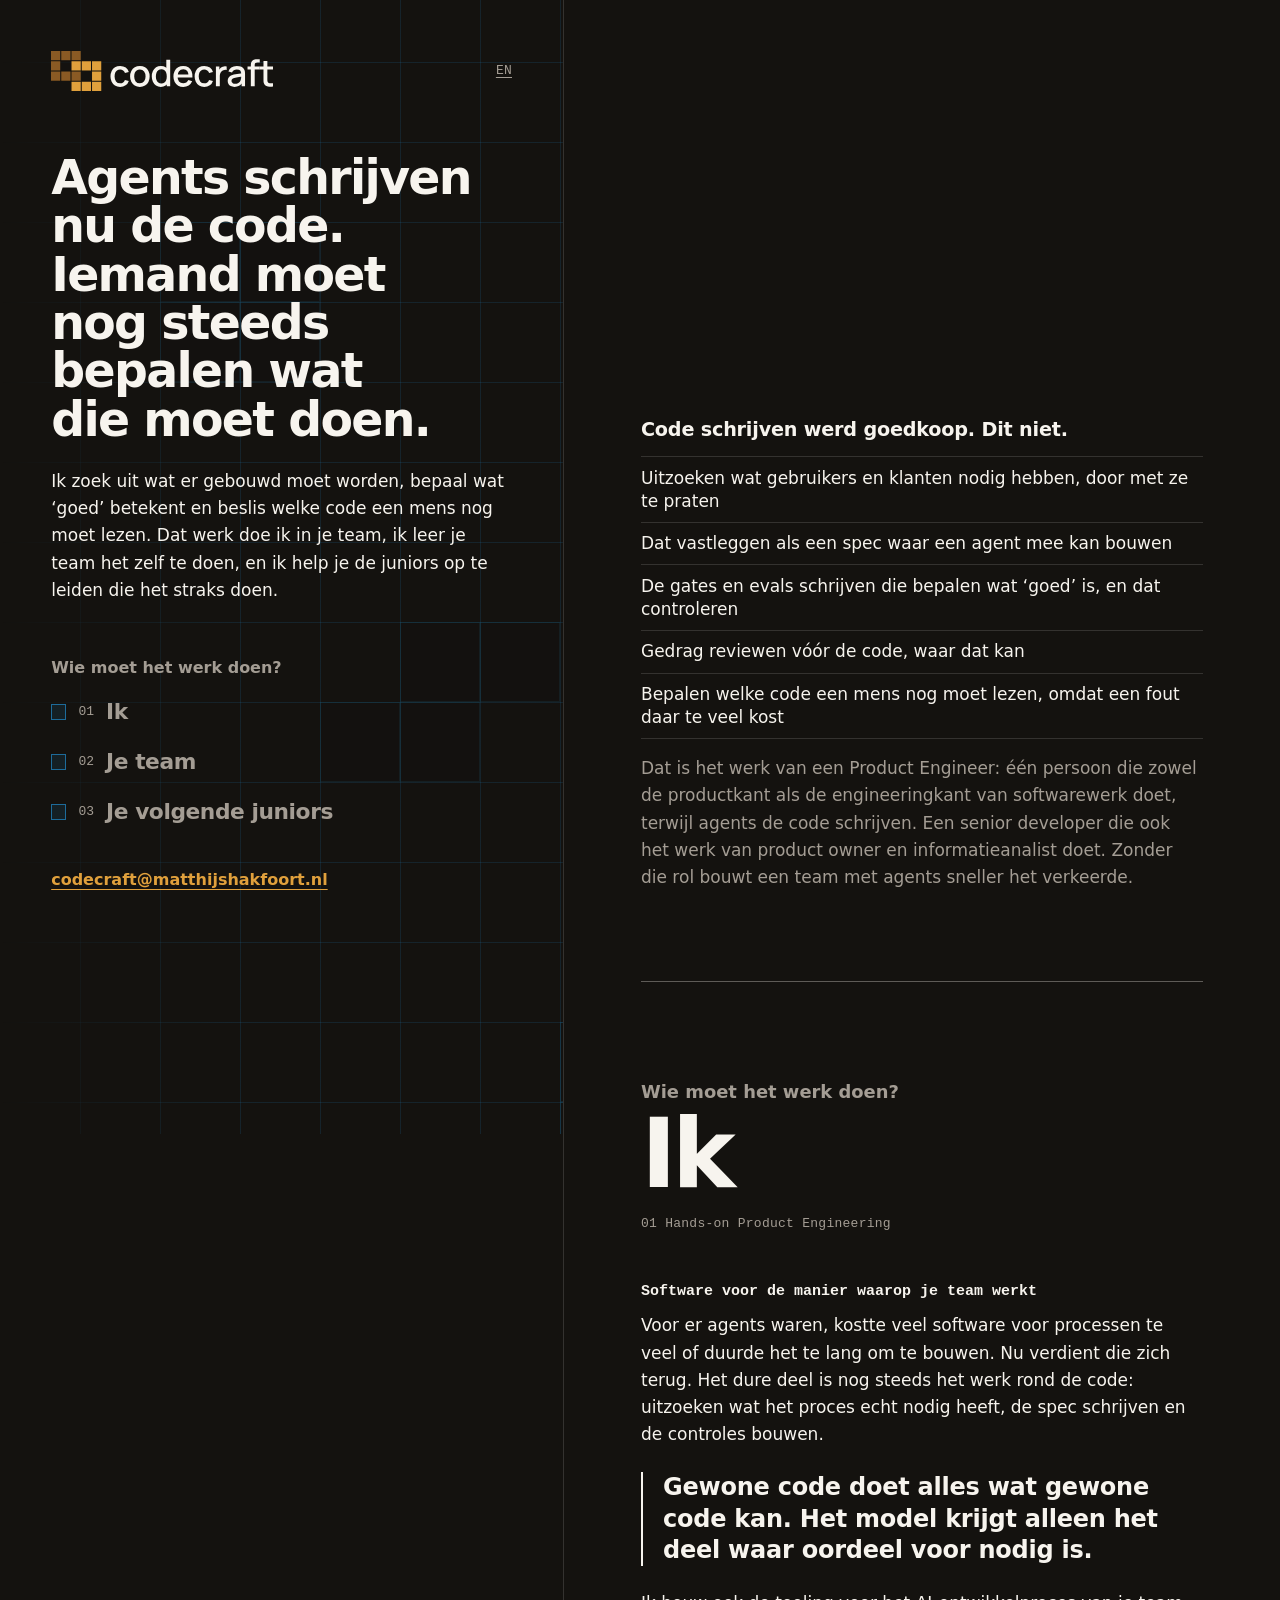
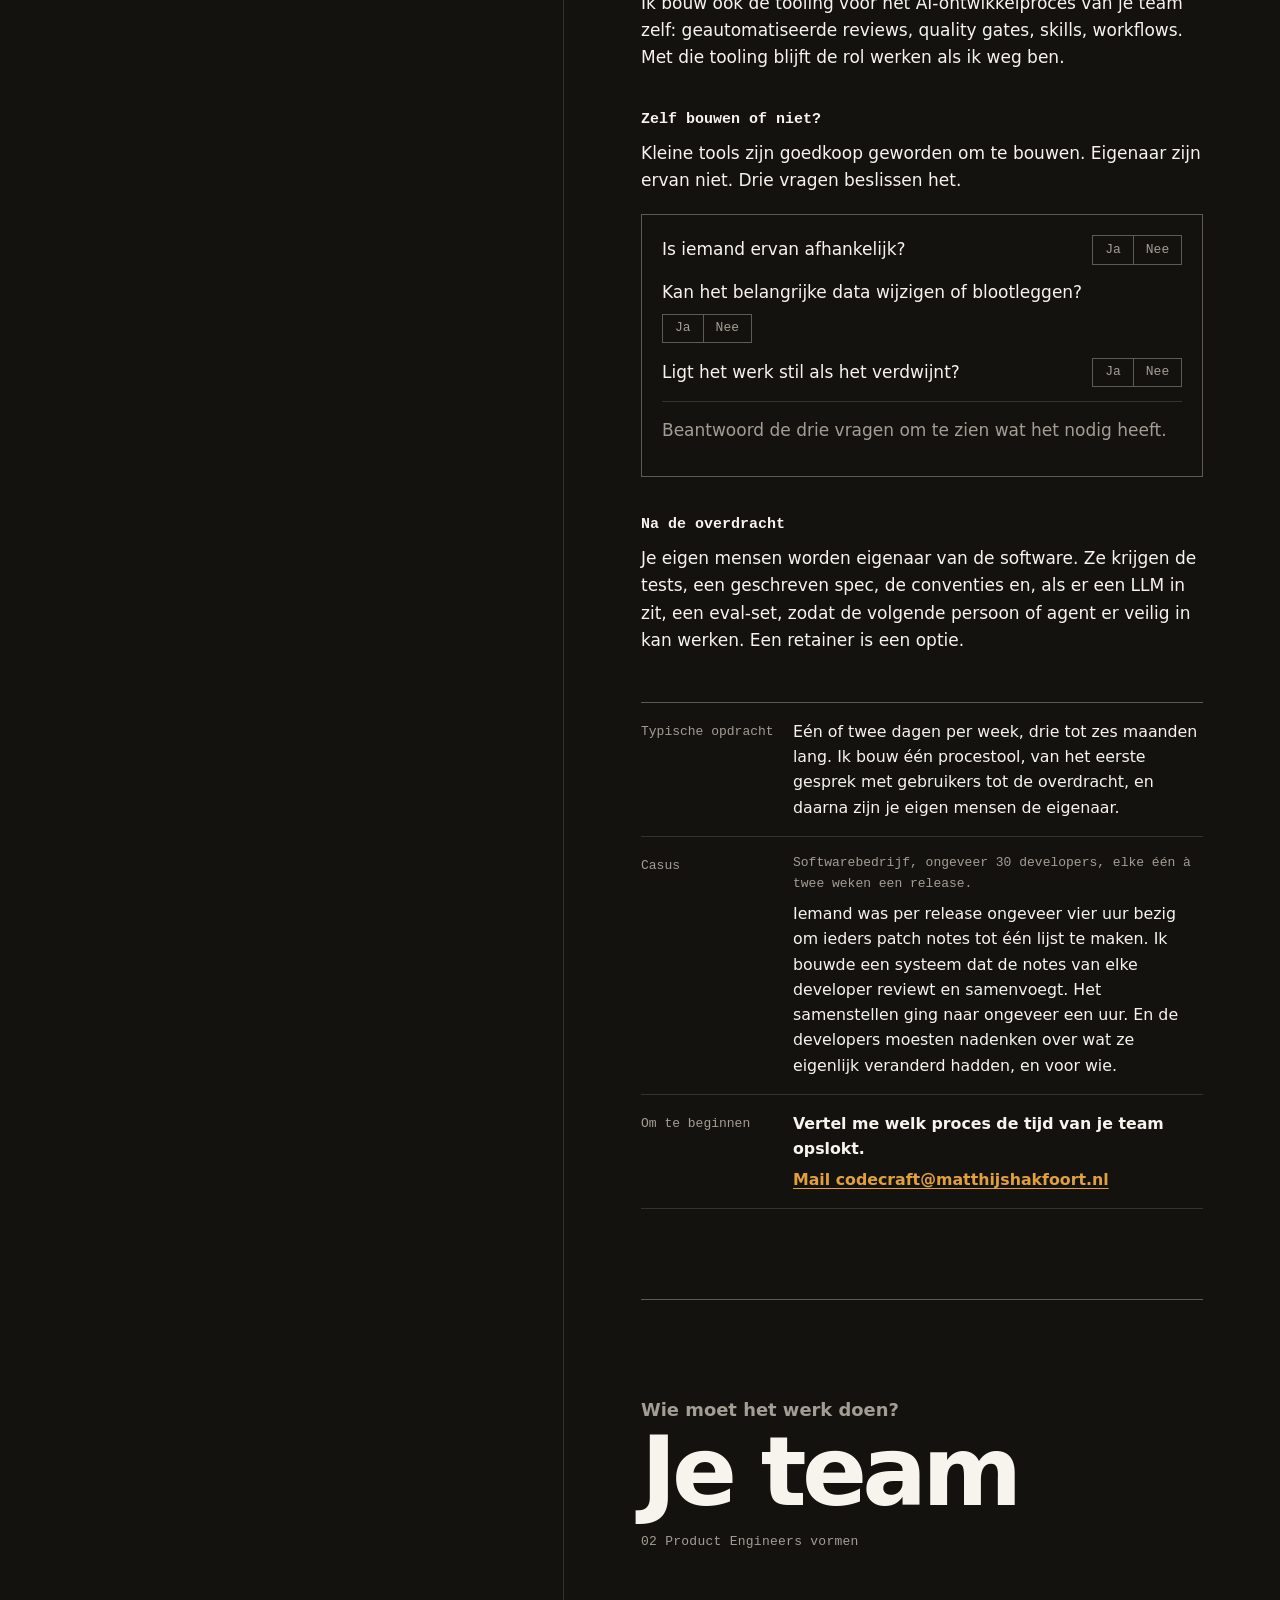
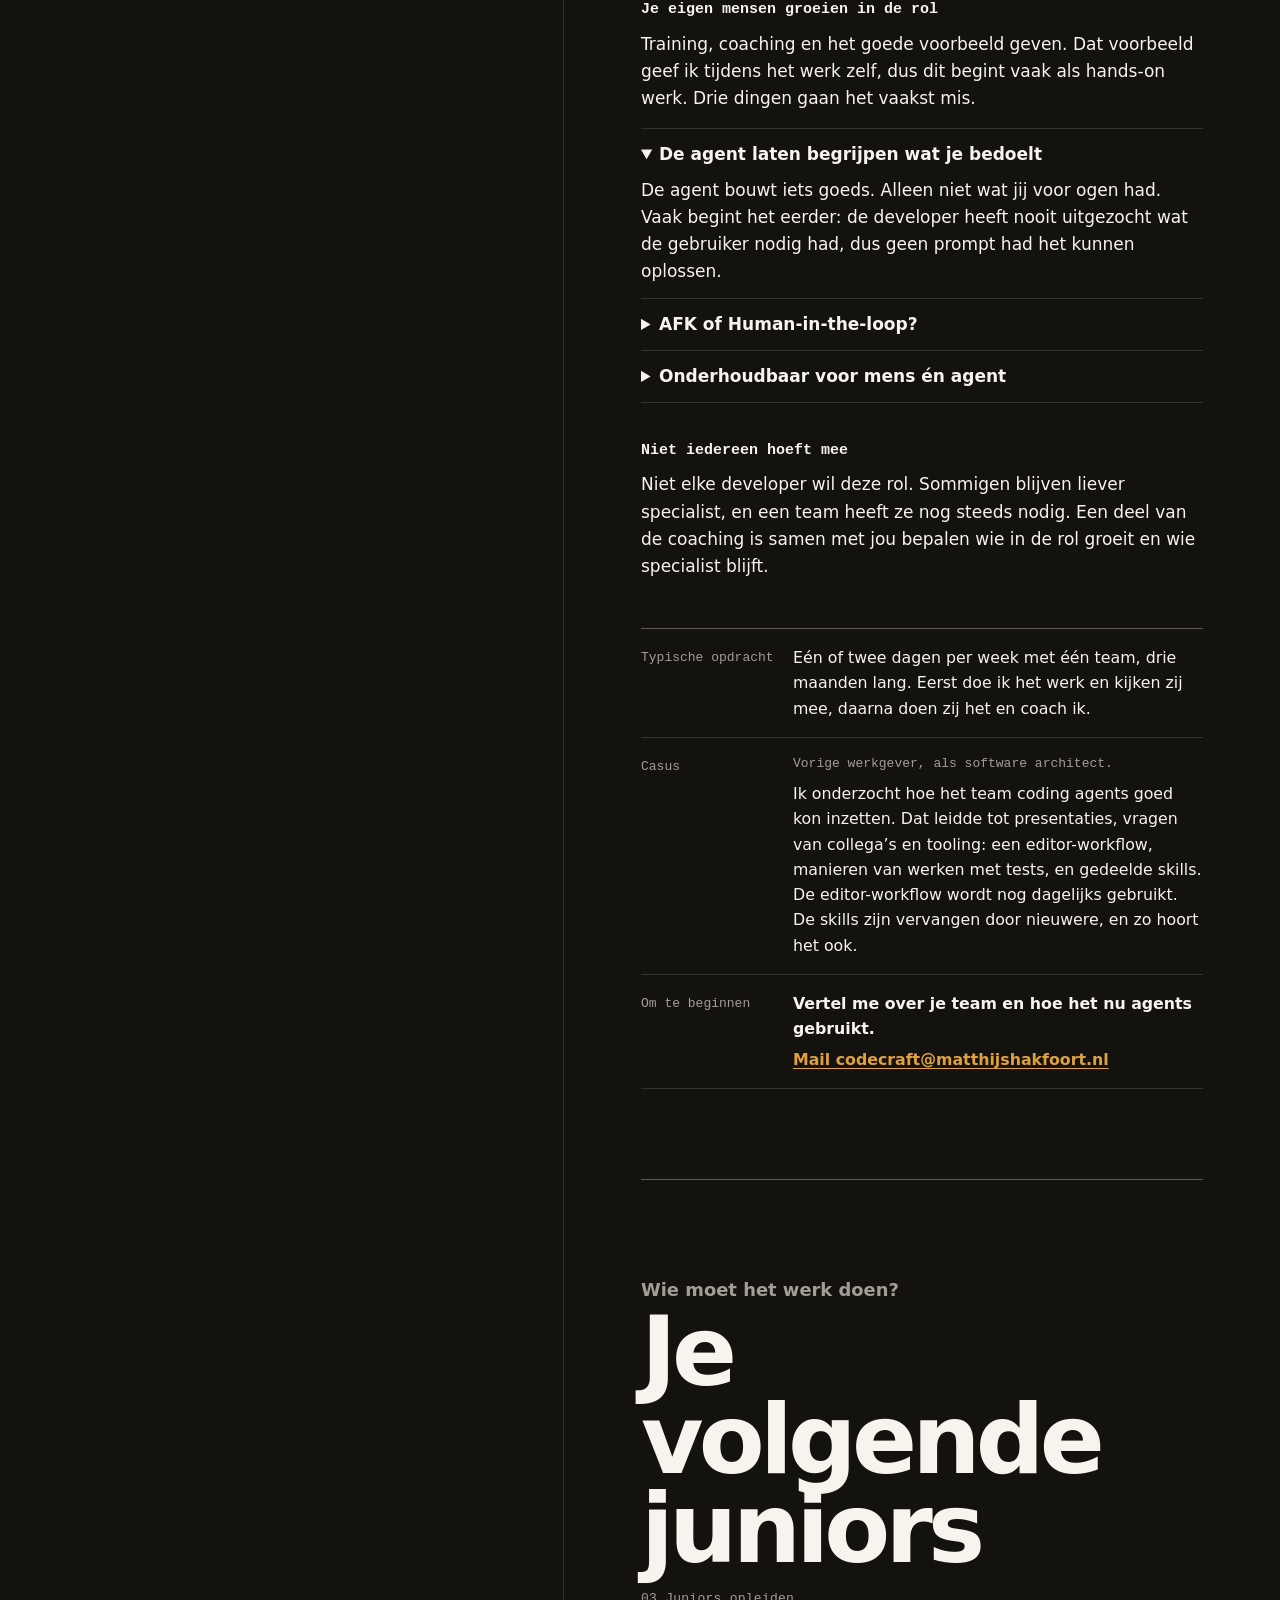
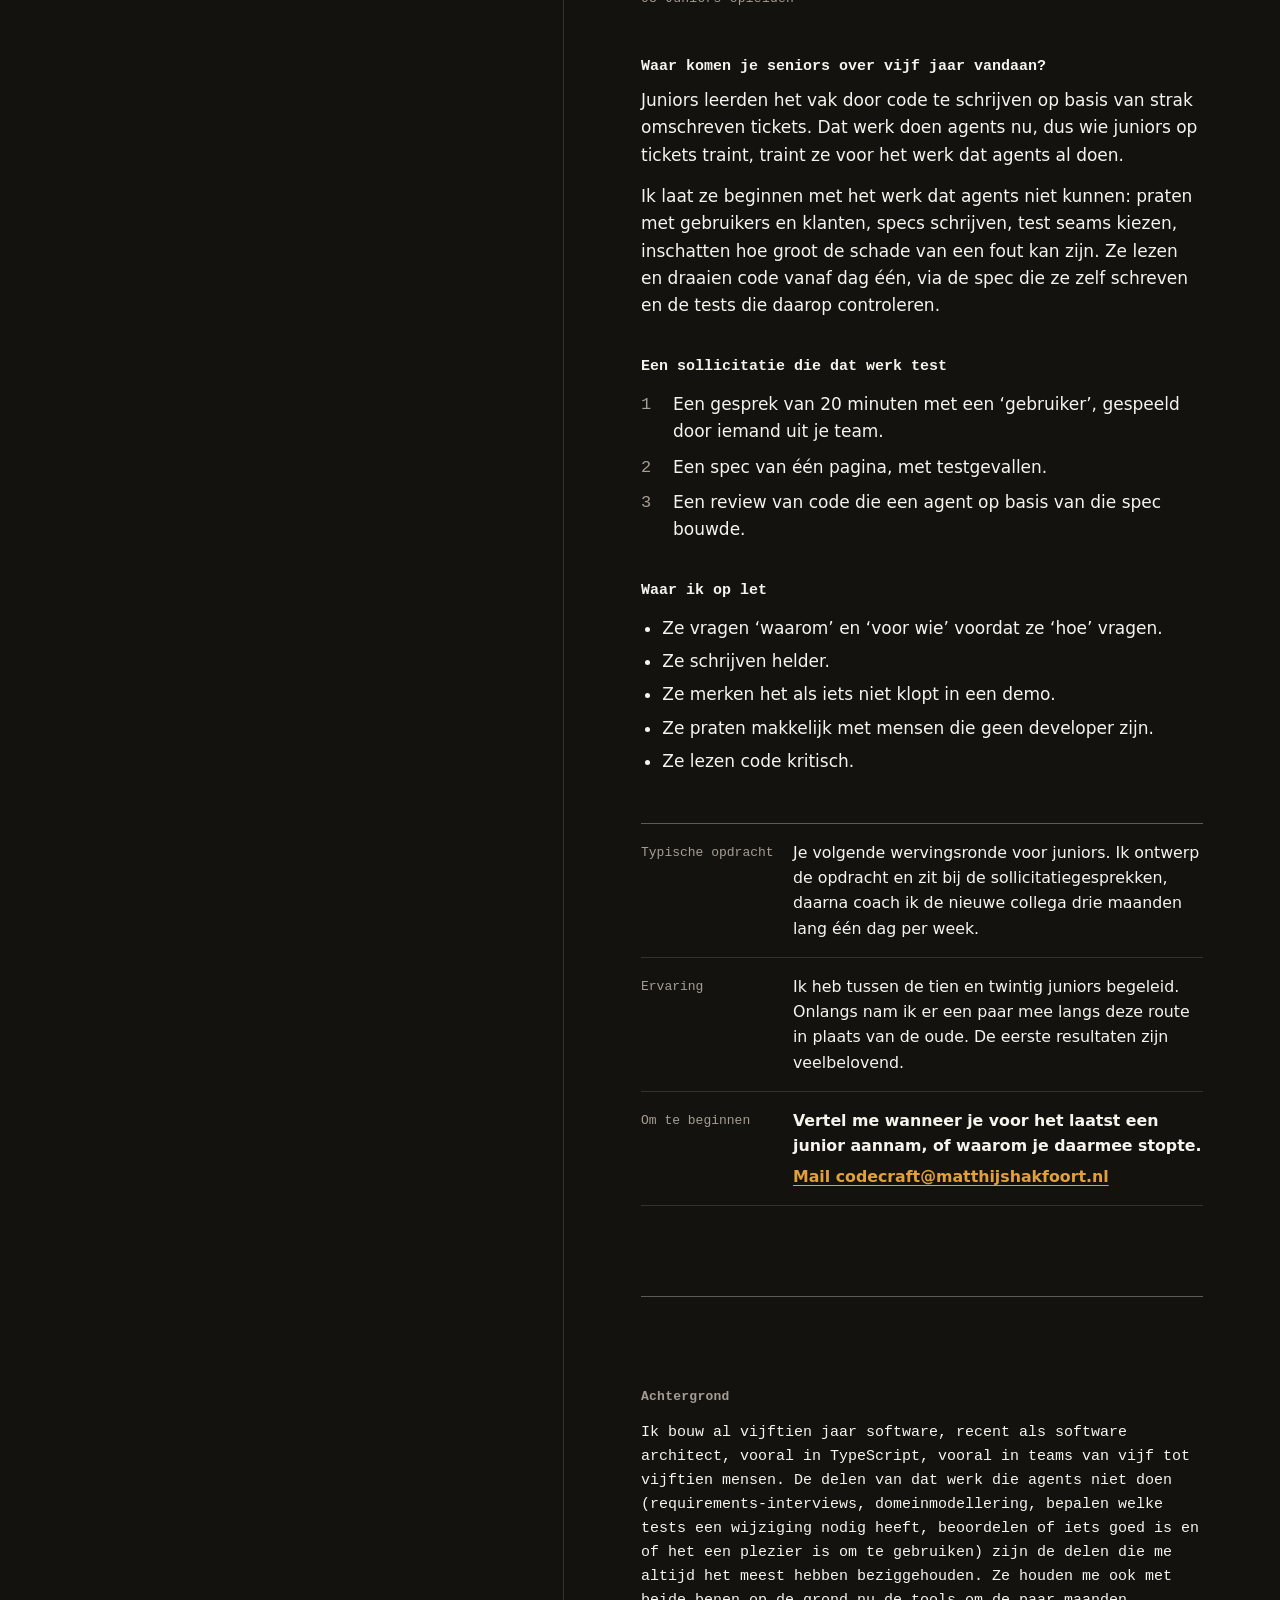
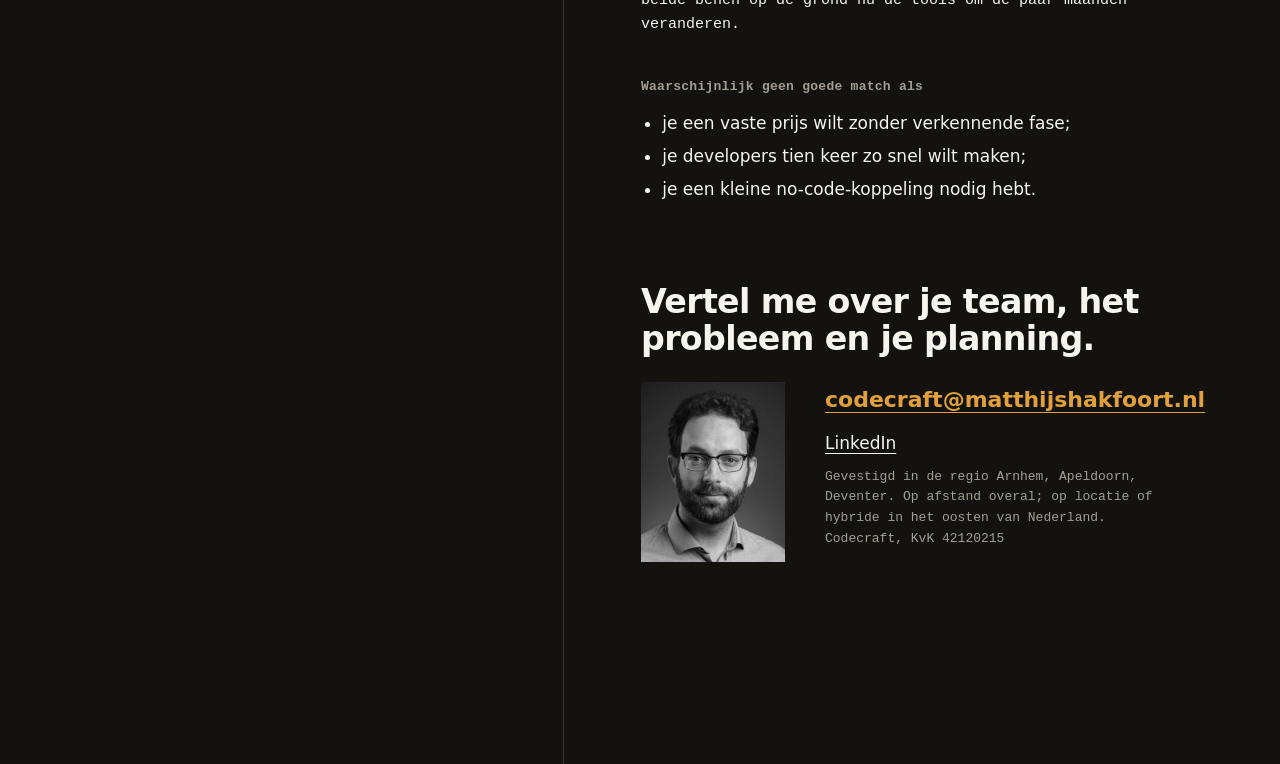
==== nl/index.html @ 95ae7354 "Apply review fixes to the refresh - ADR 0003: the pillar pages are deferred, not unneeded, and it li" ====
<!doctype html>
<html lang="nl">
  <head>
    <meta charset="UTF-8" />
    <meta name="viewport" content="width=device-width, initial-scale=1.0" />
    <title>Product Engineering voor teams die met agents bouwen — Codecraft</title>
    <meta
      name="description"
      content="Agents schrijven nu de code. Ik zoek uit wat er gebouwd moet worden, bepaal wat goed is en beslis welke code een mens nog moet lezen. In je team, door je team te coachen, en door je volgende juniors op te leiden."
    />
    <!--
      The ?v= is a cache buster, not decoration. Cloudflare sits in front of
      GitHub Pages and cached the previous style.css for four hours, so the
      new HTML shipped against the old stylesheet. Bump this whenever
      style.css changes in a way that must reach visitors immediately.
      Keep it in step with the value on the English page. The same holds
      for the ?v= on background.js and site.js at the end of the body.
    -->
    <link rel="stylesheet" href="../style.css?v=10" />
    <link
      rel="icon"
      href="/logo/codecraft-favicon.svg"
      type="image/svg+xml"
    />
    <link rel="alternate" hreflang="en" href="https://matthijshakfoort.nl/" />
    <link
      rel="alternate"
      hreflang="nl"
      href="https://matthijshakfoort.nl/nl/"
    />
    <!--
      No redirect script here, deliberately. The only redirect in the system
      lives on the English page and runs one way (browser prefers Dutch →
      /nl/). Someone who arrives here directly, by link or by that redirect,
      stays here; the EN toggle is how they leave.
    -->
  </head>
  <body>
    <main>
      <header class="rail">
        <div class="rail-top">
          <svg
            class="site-logo"
            viewBox="0 0 216.73 39"
            role="img"
            aria-label="Codecraft"
          >
            <g fill="#8a5a24"><rect x="0" y="0" width="9" height="9"/><rect x="10" y="0" width="9" height="9"/><rect x="20" y="0" width="9" height="9"/><rect x="0" y="10" width="9" height="9"/><rect x="0" y="20" width="9" height="9"/><rect x="10" y="20" width="9" height="9"/><rect x="20" y="20" width="9" height="9"/></g><g fill="#e0a03c"><rect x="20" y="10" width="9" height="9"/><rect x="30" y="10" width="9" height="9"/><rect x="40" y="10" width="9" height="9"/><rect x="40" y="20" width="9" height="9"/><rect x="20" y="30" width="9" height="9"/><rect x="30" y="30" width="9" height="9"/><rect x="40" y="30" width="9" height="9"/></g><g fill="currentColor"><path d="M67.396 35.03Q64.408 35.03 62.32 33.698Q60.232 32.366 59.125 30.044Q58.018 27.722 58 24.77Q58.018 21.764 59.152 19.451Q60.286 17.138 62.392 15.824Q64.498 14.51 67.45 14.51Q70.636 14.51 72.895 16.094Q75.154 17.678 75.874 20.432L72.13 21.512Q71.572 19.874 70.303 18.965Q69.034 18.056 67.396 18.056Q65.542 18.056 64.354 18.929Q63.166 19.802 62.59 21.314Q62.014 22.826 61.996 24.77Q62.014 27.776 63.373 29.63Q64.732 31.484 67.396 31.484Q69.214 31.484 70.339 30.647Q71.464 29.81 72.058 28.244L75.874 29.144Q74.92 31.988 72.724 33.509Q70.528 35.03 67.396 35.03Z"/><path d="M86.648 35.03Q83.732 35.03 81.59 33.716Q79.448 32.402 78.287 30.089Q77.126 27.776 77.126 24.752Q77.126 21.71 78.314 19.397Q79.502 17.084 81.644 15.797Q83.786 14.51 86.648 14.51Q89.564 14.51 91.706 15.824Q93.848 17.138 95.018 19.442Q96.188 21.746 96.188 24.752Q96.188 27.794 95.009 30.107Q93.83 32.42 91.688 33.725Q89.546 35.03 86.648 35.03ZM86.648 31.484Q89.438 31.484 90.815 29.603Q92.192 27.722 92.192 24.752Q92.192 21.71 90.797 19.883Q89.402 18.056 86.648 18.056Q84.758 18.056 83.534 18.911Q82.31 19.766 81.716 21.269Q81.122 22.772 81.122 24.752Q81.122 27.812 82.526 29.648Q83.93 31.484 86.648 31.484Z"/><path d="M107.07 35.03Q104.352 35.03 102.381 33.68Q100.41 32.33 99.339 29.999Q98.268 27.668 98.268 24.752Q98.268 21.818 99.348 19.505Q100.428 17.192 102.417 15.851Q104.406 14.51 107.142 14.51Q109.896 14.51 111.777 15.851Q113.658 17.192 114.621 19.514Q115.584 21.836 115.584 24.752Q115.584 27.668 114.612 29.99Q113.64 32.312 111.75 33.671Q109.86 35.03 107.07 35.03ZM107.592 31.628Q109.446 31.628 110.616 30.746Q111.786 29.864 112.326 28.316Q112.866 26.768 112.866 24.752Q112.866 22.736 112.317 21.188Q111.768 19.64 110.625 18.776Q109.482 17.912 107.718 17.912Q105.846 17.912 104.64 18.83Q103.434 19.748 102.849 21.296Q102.264 22.844 102.264 24.752Q102.264 26.678 102.849 28.235Q103.434 29.792 104.613 30.71Q105.792 31.628 107.592 31.628ZM112.866 34.49V20.504H112.434V8.57H116.214V34.49Z"/><path d="M129.076 35.03Q126.178 35.03 123.991 33.761Q121.804 32.492 120.589 30.215Q119.374 27.938 119.374 24.932Q119.374 21.746 120.571 19.406Q121.768 17.066 123.91 15.788Q126.052 14.51 128.896 14.51Q131.866 14.51 133.954 15.887Q136.042 17.264 137.077 19.802Q138.112 22.34 137.896 25.832H134.134V24.464Q134.098 21.08 132.847 19.46Q131.596 17.84 129.04 17.84Q126.214 17.84 124.792 19.622Q123.37 21.404 123.37 24.77Q123.37 27.974 124.792 29.729Q126.214 31.484 128.896 31.484Q130.66 31.484 131.947 30.683Q133.234 29.882 133.954 28.388L137.644 29.558Q136.51 32.168 134.206 33.599Q131.902 35.03 129.076 35.03ZM122.146 25.832V22.898H136.024V25.832Z"/><path d="M149.444 35.03Q146.456 35.03 144.368 33.698Q142.28 32.366 141.173 30.044Q140.066 27.722 140.048 24.77Q140.066 21.764 141.2 19.451Q142.334 17.138 144.44 15.824Q146.546 14.51 149.498 14.51Q152.684 14.51 154.943 16.094Q157.202 17.678 157.922 20.432L154.178 21.512Q153.62 19.874 152.351 18.965Q151.082 18.056 149.444 18.056Q147.59 18.056 146.402 18.929Q145.214 19.802 144.638 21.314Q144.062 22.826 144.044 24.77Q144.062 27.776 145.421 29.63Q146.78 31.484 149.444 31.484Q151.262 31.484 152.387 30.647Q153.512 29.81 154.106 28.244L157.922 29.144Q156.968 31.988 154.772 33.509Q152.576 35.03 149.444 35.03Z"/><path d="M160.794 34.49V15.05H164.142V19.766L163.674 19.154Q164.034 18.218 164.61 17.435Q165.186 16.652 165.942 16.148Q166.68 15.608 167.589 15.311Q168.498 15.014 169.452 14.951Q170.406 14.888 171.288 15.05V18.578Q170.334 18.326 169.173 18.434Q168.012 18.542 167.04 19.172Q166.122 19.766 165.591 20.612Q165.06 21.458 164.826 22.493Q164.592 23.528 164.592 24.68V34.49Z"/><path d="M178.858 35.03Q176.698 35.03 175.24 34.229Q173.782 33.428 173.035 32.105Q172.288 30.782 172.288 29.198Q172.288 27.722 172.81 26.606Q173.332 25.49 174.358 24.707Q175.384 23.924 176.878 23.438Q178.174 23.06 179.812 22.772Q181.45 22.484 183.259 22.232Q185.068 21.98 186.85 21.728L185.482 22.484Q185.518 20.198 184.519 19.091Q183.52 17.984 181.09 17.984Q179.56 17.984 178.282 18.695Q177.004 19.406 176.5 21.044L172.99 19.964Q173.71 17.462 175.735 15.986Q177.76 14.51 181.126 14.51Q183.736 14.51 185.671 15.401Q187.606 16.292 188.506 18.218Q188.974 19.172 189.082 20.234Q189.19 21.296 189.19 22.52V34.49H185.86V30.044L186.508 30.62Q185.302 32.852 183.439 33.941Q181.576 35.03 178.858 35.03ZM179.524 31.952Q181.126 31.952 182.278 31.385Q183.43 30.818 184.132 29.936Q184.834 29.054 185.05 28.1Q185.356 27.236 185.401 26.156Q185.446 25.076 185.446 24.428L186.67 24.878Q184.888 25.148 183.43 25.364Q181.972 25.58 180.793 25.787Q179.614 25.994 178.696 26.282Q177.922 26.552 177.319 26.93Q176.716 27.308 176.365 27.848Q176.014 28.388 176.014 29.162Q176.014 29.918 176.392 30.557Q176.77 31.196 177.544 31.574Q178.318 31.952 179.524 31.952Z"/><path d="M194.852 34.49V14.366Q194.852 13.628 194.906 12.791Q194.96 11.954 195.221 11.135Q195.482 10.316 196.094 9.632Q196.832 8.822 197.714 8.48Q198.596 8.138 199.469 8.084Q200.342 8.03 201.08 8.03H203.528V11.126H201.26Q199.928 11.126 199.271 11.783Q198.614 12.44 198.614 13.646V34.49ZM191.63 18.074V15.05H203.528V18.074Z"/><path d="M216.732 34.49Q214.896 34.85 213.132 34.796Q211.368 34.742 209.982 34.112Q208.596 33.482 207.894 32.132Q207.264 30.926 207.219 29.675Q207.174 28.424 207.174 26.84V9.65H210.954V26.66Q210.954 27.83 210.981 28.694Q211.008 29.558 211.35 30.152Q211.998 31.268 213.411 31.421Q214.824 31.574 216.732 31.304ZM203.448 18.074V15.05H216.732V18.074Z"/></g>
          </svg>
          <!--
            A real link, works without script; the onclick only records the
            explicit choice so the redirect never traps a returning visitor.
          -->
          <a
            href="/"
            class="lang-toggle"
            lang="en"
            onclick="
              try {
                localStorage.setItem('lang', 'en');
              } catch (e) {}
            "
            >EN</a
          >
        </div>
        <h1>
          Agents schrijven nu de code. Iemand moet nog steeds bepalen wat die
          moet doen.
        </h1>
        <p class="lead">
          Ik zoek uit wat er gebouwd moet worden, bepaal wat ‘goed’ betekent en
          beslis welke code een mens nog moet lezen. Dat werk doe ik in je
          team, ik leer je team het zelf te doen, en ik help je de juniors op
          te leiden die het straks doen.
        </p>
        <nav class="pillar-nav" aria-labelledby="pillar-nav-title">
          <h2 id="pillar-nav-title">Wie moet het werk doen?</h2>
          <a href="#me"
            ><span class="nav-cell"></span><span class="label">01</span> Ik</a
          >
          <a href="#team"
            ><span class="nav-cell"></span><span class="label">02</span> Je
            team</a
          >
          <a href="#hires"
            ><span class="nav-cell"></span><span class="label">03</span> Je
            volgende juniors</a
          >
        </nav>
        <!--
          Cloudflare's Email Address Obfuscation rewrites every mailto on the
          page into a /cdn-cgi/l/email-protection link and injects a script
          to decode it. That is wanted here, so no email_off wrapper: the
          trade is that the addresses need JavaScript to resolve.
        -->
        <a class="rail-email" href="mailto:codecraft@matthijshakfoort.nl"
          >codecraft@matthijshakfoort.nl</a
        >
      </header>

      <div class="flow">
        <section class="pov" aria-labelledby="pov-title">
          <h2 id="pov-title">Code schrijven werd goedkoop. Dit niet.</h2>
          <ul class="pov-list">
            <li>
              Uitzoeken wat gebruikers en klanten nodig hebben, door met ze te
              praten
            </li>
            <li>Dat vastleggen als een spec waar een agent mee kan bouwen</li>
            <li>
              De gates en evals schrijven die bepalen wat ‘goed’ is, en dat
              controleren
            </li>
            <li>Gedrag reviewen vóór de code, waar dat kan</li>
            <li>
              Bepalen welke code een mens nog moet lezen, omdat een fout daar
              te veel kost
            </li>
          </ul>
          <p>
            Dat is het werk van een Product Engineer: één persoon die zowel de
            productkant als de engineeringkant van softwarewerk doet, terwijl
            agents de code schrijven. Een senior developer die ook het werk van
            product owner en informatieanalist doet. Zonder die rol bouwt een
            team met agents sneller het verkeerde.
          </p>
        </section>

        <section class="pillar" id="me" aria-labelledby="me-title">
          <header class="pillar-head">
            <h2 id="me-title">
              <span class="pillar-question">Wie moet het werk doen?</span>
              <span class="pillar-answer">Ik</span>
            </h2>
            <span class="label">01 Hands-on Product Engineering</span>
          </header>
          <h3>Software voor de manier waarop je team werkt</h3>
          <p>
            Voor er agents waren, kostte veel software voor processen te veel
            of duurde het te lang om te bouwen. Nu verdient die zich terug. Het
            dure deel is nog steeds het werk rond de code: uitzoeken wat het
            proces echt nodig heeft, de spec schrijven en de controles bouwen.
          </p>
          <blockquote>
            Gewone code doet alles wat gewone code kan. Het model krijgt alleen
            het deel waar oordeel voor nodig is.
          </blockquote>
          <p>
            Ik bouw ook de tooling voor het AI-ontwikkelproces van je team zelf:
            geautomatiseerde reviews, quality gates, skills, workflows. Met die
            tooling blijft de rol werken als ik weg ben.
          </p>

          <h3>Zelf bouwen of niet?</h3>
          <p>
            Kleine tools zijn goedkoop geworden om te bouwen. Eigenaar zijn
            ervan niet. Drie vragen beslissen het.
          </p>
          <form class="check" data-check aria-describedby="check-verdict">
            <fieldset>
              <legend>Is iemand ervan afhankelijk?</legend>
              <div class="yes-no">
                <label
                  ><input type="radio" name="depend" value="yes" /><span
                    >Ja</span
                  ></label
                >
                <label
                  ><input type="radio" name="depend" value="no" /><span
                    >Nee</span
                  ></label
                >
              </div>
            </fieldset>
            <fieldset>
              <legend>Kan het belangrijke data wijzigen of blootleggen?</legend>
              <div class="yes-no">
                <label
                  ><input type="radio" name="data" value="yes" /><span
                    >Ja</span
                  ></label
                >
                <label
                  ><input type="radio" name="data" value="no" /><span
                    >Nee</span
                  ></label
                >
              </div>
            </fieldset>
            <fieldset>
              <legend>Ligt het werk stil als het verdwijnt?</legend>
              <div class="yes-no">
                <label
                  ><input type="radio" name="stop" value="yes" /><span
                    >Ja</span
                  ></label
                >
                <label
                  ><input type="radio" name="stop" value="no" /><span
                    >Nee</span
                  ></label
                >
              </div>
            </fieldset>
            <output
              class="verdict"
              id="check-verdict"
              data-state="unanswered"
              data-text-unanswered="Beantwoord de drie vragen om te zien wat het nodig heeft."
              data-text-build="Bouw het zelf, en snel."
              data-text-needs-owner="Het heeft een spec, controles en een eigenaar nodig. Dat is werk voor een Product Engineer."
              aria-live="polite"
              >Beantwoord de drie vragen om te zien wat het nodig heeft.</output
            >
          </form>
          <noscript>
            <p>
              Zijn alle drie de antwoorden nee? Bouw het dan zelf, en snel. Is
              één antwoord ja? Dan heeft het een spec, controles en een
              eigenaar nodig.
            </p>
          </noscript>

          <h3>Na de overdracht</h3>
          <p>
            Je eigen mensen worden eigenaar van de software. Ze krijgen de
            tests, een geschreven spec, de conventies en, als er een LLM in zit,
            een eval-set, zodat de volgende persoon of agent er veilig in kan
            werken. Een retainer is een optie.
          </p>

          <dl class="terms">
            <dt>Typische opdracht</dt>
            <dd>
              Eén of twee dagen per week, drie tot zes maanden lang. Ik bouw één
              procestool, van het eerste gesprek met gebruikers tot de
              overdracht, en daarna zijn je eigen mensen de eigenaar.
            </dd>
            <dt>Casus</dt>
            <dd>
              <span class="fine"
                >Softwarebedrijf, ongeveer 30 developers, elke één à twee weken
                een release.</span
              >
              Iemand was per release ongeveer vier uur bezig om ieders patch
              notes tot één lijst te maken. Ik bouwde een systeem dat de notes
              van elke developer reviewt en samenvoegt. Het samenstellen ging
              naar ongeveer een uur. En de developers moesten nadenken over wat
              ze eigenlijk veranderd hadden, en voor wie.
            </dd>
            <dt>Om te beginnen</dt>
            <dd class="cta">
              Vertel me welk proces de tijd van je team opslokt.
              <a
                href="mailto:codecraft@matthijshakfoort.nl?subject=Een%20proces%20dat%20onze%20tijd%20opslokt"
                >Mail codecraft@matthijshakfoort.nl</a
              >
            </dd>
          </dl>
        </section>

        <section class="pillar" id="team" aria-labelledby="team-title">
          <header class="pillar-head">
            <h2 id="team-title">
              <span class="pillar-question">Wie moet het werk doen?</span>
              <span class="pillar-answer">Je team</span>
            </h2>
            <span class="label">02 Product Engineers vormen</span>
          </header>
          <h3>Je eigen mensen groeien in de rol</h3>
          <p>
            Training, coaching en het goede voorbeeld geven. Dat voorbeeld geef
            ik tijdens het werk zelf, dus dit begint vaak als hands-on werk.
            Drie dingen gaan het vaakst mis.
          </p>
          <details open>
            <summary>De agent laten begrijpen wat je bedoelt</summary>
            <p>
              De agent bouwt iets goeds. Alleen niet wat jij voor ogen had. Vaak
              begint het eerder: de developer heeft nooit uitgezocht wat de
              gebruiker nodig had, dus geen prompt had het kunnen oplossen.
            </p>
          </details>
          <details>
            <summary>AFK of Human-in-the-loop?</summary>
            <p>
              Twee uur kwijt aan een verkeerde afslag, of een uur meekijken bij
              een taak die de agent in één keer goed had gedaan. En na de run
              reviewen sommige teams elke regel en verdrinken ze erin, terwijl
              andere niets reviewen. Het antwoord: bepaal per deel van de code
              hoe groot de schade van een fout kan zijn, en laat een mens lezen
              waar die groot is.
            </p>
          </details>
          <details>
            <summary>Onderhoudbaar voor mens én agent</summary>
            <p>
              Code waar zowel mensen als agents in kunnen blijven werken, met
              conventies die worden vastgelegd zodra ze ontstaan, zodat de
              volgende wijziging eenvoudiger is, voor wie hem ook doet.
            </p>
          </details>

          <h3>Niet iedereen hoeft mee</h3>
          <p>
            Niet elke developer wil deze rol. Sommigen blijven liever
            specialist, en een team heeft ze nog steeds nodig. Een deel van de
            coaching is samen met jou bepalen wie in de rol groeit en wie
            specialist blijft.
          </p>

          <dl class="terms">
            <dt>Typische opdracht</dt>
            <dd>
              Eén of twee dagen per week met één team, drie maanden lang. Eerst
              doe ik het werk en kijken zij mee, daarna doen zij het en coach
              ik.
            </dd>
            <dt>Casus</dt>
            <dd>
              <span class="fine">Vorige werkgever, als software architect.</span>
              Ik onderzocht hoe het team coding agents goed kon inzetten. Dat
              leidde tot presentaties, vragen van collega’s en tooling: een
              editor-workflow, manieren van werken met tests, en gedeelde
              skills. De editor-workflow wordt nog dagelijks gebruikt. De skills
              zijn vervangen door nieuwere, en zo hoort het ook.
            </dd>
            <dt>Om te beginnen</dt>
            <dd class="cta">
              Vertel me over je team en hoe het nu agents gebruikt.
              <a
                href="mailto:codecraft@matthijshakfoort.nl?subject=Ons%20team%20en%20agents"
                >Mail codecraft@matthijshakfoort.nl</a
              >
            </dd>
          </dl>
        </section>

        <section class="pillar" id="hires" aria-labelledby="hires-title">
          <header class="pillar-head">
            <h2 id="hires-title">
              <span class="pillar-question">Wie moet het werk doen?</span>
              <span class="pillar-answer">Je volgende juniors</span>
            </h2>
            <span class="label">03 Juniors opleiden</span>
          </header>
          <h3>Waar komen je seniors over vijf jaar vandaan?</h3>
          <p>
            Juniors leerden het vak door code te schrijven op basis van strak
            omschreven tickets. Dat werk doen agents nu, dus wie juniors op
            tickets traint, traint ze voor het werk dat agents al doen.
          </p>
          <p>
            Ik laat ze beginnen met het werk dat agents niet kunnen: praten met
            gebruikers en klanten, specs schrijven, test seams kiezen, inschatten
            hoe groot de schade van een fout kan zijn. Ze lezen en draaien code
            vanaf dag één, via de spec die ze zelf schreven en de tests die
            daarop controleren.
          </p>

          <h3>Een sollicitatie die dat werk test</h3>
          <ol class="steps">
            <li>
              Een gesprek van 20 minuten met een ‘gebruiker’, gespeeld door
              iemand uit je team.
            </li>
            <li>Een spec van één pagina, met testgevallen.</li>
            <li>Een review van code die een agent op basis van die spec bouwde.</li>
          </ol>

          <h3>Waar ik op let</h3>
          <ul class="bullets">
            <li>Ze vragen ‘waarom’ en ‘voor wie’ voordat ze ‘hoe’ vragen.</li>
            <li>Ze schrijven helder.</li>
            <li>Ze merken het als iets niet klopt in een demo.</li>
            <li>Ze praten makkelijk met mensen die geen developer zijn.</li>
            <li>Ze lezen code kritisch.</li>
          </ul>

          <dl class="terms">
            <dt>Typische opdracht</dt>
            <dd>
              Je volgende wervingsronde voor juniors. Ik ontwerp de opdracht en
              zit bij de sollicitatiegesprekken, daarna coach ik de nieuwe collega
              drie maanden lang één dag per week.
            </dd>
            <dt>Ervaring</dt>
            <dd>
              Ik heb tussen de tien en twintig juniors begeleid. Onlangs nam ik
              er een paar mee langs deze route in plaats van de oude. De eerste
              resultaten zijn veelbelovend.
            </dd>
            <dt>Om te beginnen</dt>
            <dd class="cta">
              Vertel me wanneer je voor het laatst een junior aannam, of waarom
              je daarmee stopte.
              <a
                href="mailto:codecraft@matthijshakfoort.nl?subject=Juniors%20aannemen"
                >Mail codecraft@matthijshakfoort.nl</a
              >
            </dd>
          </dl>
        </section>

        <section class="closing" aria-label="Achtergrond, fit en contact">
          <h2 class="label">Achtergrond</h2>
          <p class="background-line">
            Ik bouw al vijftien jaar software, recent als software architect,
            vooral in TypeScript, vooral in teams van vijf tot vijftien mensen.
            De delen van dat werk die agents niet doen (requirements-interviews,
            domeinmodellering, bepalen welke tests een wijziging nodig heeft,
            beoordelen of iets goed is en of het een plezier is om te gebruiken)
            zijn de delen die me altijd het meest hebben beziggehouden. Ze
            houden me ook met beide benen op de grond nu de tools om de paar
            maanden veranderen.
          </p>

          <h2 class="label">Waarschijnlijk geen goede match als</h2>
          <ul class="bullets">
            <li>je een vaste prijs wilt zonder verkennende fase;</li>
            <li>je developers tien keer zo snel wilt maken;</li>
            <li>je een kleine no-code-koppeling nodig hebt.</li>
          </ul>

          <h2 class="contact-h">
            Vertel me over je team, het probleem en je planning.
          </h2>
          <div class="contact">
            <img
              class="photo"
              src="../photo-matthijs-hakfoort.jpg"
              width="400"
              height="500"
              alt="Matthijs Hakfoort"
            />
            <div>
              <a class="email" href="mailto:codecraft@matthijshakfoort.nl"
                >codecraft@matthijshakfoort.nl</a
              >
              <p>
                <a href="https://www.linkedin.com/in/matthijshakfoort/"
                  >LinkedIn</a
                >
              </p>
              <!--
                The registration number sits with the contact details: it is
                something the Buyer checks before a contract conversation.
              -->
              <p class="fine">
                Gevestigd in de regio Arnhem, Apeldoorn, Deventer. Op afstand
                overal; op locatie of hybride in het oosten van Nederland.<br />
                Codecraft, KvK 42120215
              </p>
            </div>
          </div>
        </section>
      </div>
    </main>

    <script src="../background.js?v=3"></script>
    <script src="../site.js?v=2"></script>
  </body>
</html>
---- style.css ----
/* Palette: warm off-white on near-black. Dark in every environment — the
   page no longer follows prefers-color-scheme, so this is the only place a
   colour is defined. color-scheme tells the browser to match its own UI
   (form controls, scrollbars) to it. --cta is the logo's amber and the one
   accent: it marks ways to get in touch and nothing else. */
:root {
  color-scheme: dark;

  --paper: #14120f;
  --ink: #f7f4ee;
  --ink-muted: #a49d94;
  --cta: #e0a03c;
  --rule: rgb(247 244 238 / 14%);
  --rule-strong: rgb(247 244 238 / 32%);
  --nav-cell-line: rgb(36 158 232 / 60%);
  --nav-cell-fill: rgb(36 158 232 / 10%);

  --font-sans:
    system-ui, -apple-system, "Segoe UI", Roboto, Helvetica, Arial, sans-serif;
  --font-mono: ui-monospace, SFMono-Regular, Menlo, Consolas, monospace;

  --gutter: clamp(1.25rem, 5vw, 6rem);
}

*,
*::before,
*::after {
  box-sizing: border-box;
}

body,
h1,
h2,
h3,
p,
ul,
ol,
dl,
blockquote {
  margin: 0;
}

html {
  -webkit-text-size-adjust: 100%;
}

body {
  background: var(--paper);
  color: var(--ink);
  font-family: var(--font-sans);
  font-size: 1rem;
  line-height: 1.6;
  -webkit-font-smoothing: antialiased;
  overflow-wrap: break-word;
}

/* The background grid and tetromino field share one tile size and animation
   duration, keeping every piece locked to the grid throughout the loop. */
.tetris-parallax {
  position: fixed;
  z-index: 0;
  inset: -14vh 0;
  overflow: hidden;
  pointer-events: none;
  transform: translate3d(0, var(--parallax-y, 12vh), 0);
  will-change: transform;
}

.tetris-background {
  --grid-step: 5rem;
  --tile-size: 80rem;
  position: absolute;
  inset: 0;
  color: #249ee8;
  background-image:
    linear-gradient(rgb(36 158 232 / 13%) 1px, transparent 1px),
    linear-gradient(90deg, rgb(36 158 232 / 13%) 1px, transparent 1px);
  background-position: 0 0;
  background-size: var(--grid-step) var(--grid-step);
  animation: tetris-grid-drift 512s linear infinite;
  -webkit-mask-image: linear-gradient(
    to right,
    transparent,
    #000 18%,
    #000 100%
  );
  mask-image: linear-gradient(to right, transparent, #000 18%, #000 100%);
}

.tetromino-field {
  position: absolute;
  inset: 0;
  animation: tetromino-field-drift 512s linear infinite;
}

.tetromino-tile {
  position: absolute;
  top: var(--tile-top);
  left: var(--tile-left);
  width: var(--tile-size);
  height: var(--tile-size);
}

.tetromino-piece {
  position: absolute;
  top: var(--top);
  left: var(--left);
  opacity: var(--piece-opacity);
}

.tetromino-cell {
  position: absolute;
  top: var(--cell-top);
  left: var(--cell-left);
  width: var(--grid-step);
  height: var(--grid-step);
  border: 1px solid rgb(36 158 232 / 30%);
  background: rgb(36 158 232 / 2%);
}

@keyframes tetris-grid-drift {
  to {
    background-position: var(--tile-size) var(--tile-size);
  }
}

@keyframes tetromino-field-drift {
  to {
    transform: translate3d(var(--tile-size), var(--tile-size), 0);
  }
}

@media (prefers-reduced-motion: reduce) {
  .tetris-parallax {
    transform: none;
  }

  .tetris-background,
  .tetromino-field {
    animation: none;
  }
}

/* The page is a rail and a flow. The rail holds the claim and the three
   pillars and stays in view; the document scrolls beside it. The Tetris
   grid only shows through the rail: the flow column is solid paper. */
main {
  position: relative;
  z-index: 1;
  display: grid;
  grid-template-columns: minmax(22rem, 44%) minmax(0, 1fr);
}

a {
  color: inherit;
  text-decoration-thickness: 1px;
  text-underline-offset: 0.22em;
}

a:focus-visible,
input:focus-visible + span,
summary:focus-visible {
  outline: 2px solid var(--ink);
  outline-offset: 3px;
}

/* Mono, small and muted: the type for markers and details, never for
   prose a Buyer has to read. */
.label,
.fine,
.lang-toggle {
  font-family: var(--font-mono);
  font-size: 0.8125rem;
  color: var(--ink-muted);
}

.label,
.lang-toggle {
  letter-spacing: 0.02em;
}

/* ───────────────────────────── Rail ───────────────────────────── */

.rail {
  position: sticky;
  top: 0;
  height: 100vh;
  height: 100dvh;
  overflow-y: auto;
  padding: clamp(1.5rem, 4vw, 3.5rem);
  display: flex;
  flex-direction: column;
}

/* Logo and language toggle share one row, so the toggle costs no
   vertical space above the fold. */
.rail-top {
  display: flex;
  align-items: center;
  justify-content: space-between;
  gap: 1.5rem;
}

/* The lockup is inlined, not an <img>, so the wordmark's currentColor
   resolves to --ink here. The two ambers are baked into the asset. */
.site-logo {
  display: block;
  flex: none;
  height: clamp(1.75rem, 4.5vw, 2.5rem);
  width: auto;
}

.lang-toggle {
  flex: none;
}

/* The claim outranks everything else on the page: it gets the size, the
   weight and the top of the page to itself. */
.rail h1 {
  margin-top: clamp(2rem, 7vh, 4.5rem);
  font-size: clamp(2.25rem, 3.7vw, 3.75rem);
  font-weight: 800;
  line-height: 1.02;
  letter-spacing: -0.035em;
  text-wrap: balance;
}

.lead {
  margin-top: 1.5rem;
  max-width: 32rem;
  font-size: clamp(1.0625rem, 1.3vw, 1.1875rem);
}

/* The pillar question and its three answers. The cell is one Tetris
   square; it fills in for the pillar that is in view. */
.pillar-nav {
  margin-top: clamp(2rem, 6vh, 3.5rem);
  display: grid;
  gap: 0.25rem;
}

.pillar-nav h2 {
  margin-bottom: 0.4rem;
  font-size: 1rem;
  font-weight: 600;
  line-height: 1.3;
  color: var(--ink-muted);
}

.pillar-nav a {
  display: flex;
  align-items: center;
  gap: 0.75rem;
  padding-block: 0.35rem;
  font-size: clamp(1.125rem, 1.7vw, 1.4rem);
  font-weight: 800;
  letter-spacing: -0.02em;
  color: var(--ink-muted);
  text-decoration: none;
}

.pillar-nav a:hover,
.pillar-nav a[aria-current] {
  color: var(--ink);
}

.pillar-nav .label {
  font-weight: 400;
  letter-spacing: 0;
}

.nav-cell {
  flex: none;
  width: 0.7em;
  height: 0.7em;
  border: 1px solid var(--nav-cell-line);
  background: var(--nav-cell-fill);
  transition: background-color 0.2s;
}

.pillar-nav a[aria-current] .nav-cell {
  background: var(--ink);
  border-color: var(--ink);
}

.rail-email {
  margin-top: auto;
  padding-top: 2rem;
}

/* ───────────────────────────── Flow ───────────────────────────── */

.flow {
  background: var(--paper);
  border-left: 1px solid var(--rule);
  padding: clamp(2rem, 6vw, 6rem);
  font-size: 1.0625rem;
}

.flow > section {
  max-width: 40rem;
}

.flow p {
  margin-top: 0.85em;
}

/* Point of view: starts lower and smaller than the claim, level with the
   lead, so the rail reads first. */
.pov {
  padding-top: clamp(8rem, 38vh, 22rem);
  padding-bottom: clamp(3rem, 10vh, 6rem);
}

.pov h2 {
  font-size: clamp(1.125rem, 1.5vw, 1.375rem);
  font-weight: 700;
  line-height: 1.12;
  letter-spacing: -0.01em;
}

.pov-list {
  list-style: none;
  padding: 0;
  margin-block: 1rem;
}

.pov-list li {
  line-height: 1.35;
  padding-block: 0.55em;
  border-top: 1px solid var(--rule);
}

.pov-list li:last-child {
  border-bottom: 1px solid var(--rule);
}

.pov > p {
  color: var(--ink-muted);
}

.pillar {
  padding-block: clamp(3rem, 10vh, 6rem);
  border-top: 1px solid var(--rule-strong);
  scroll-margin-top: 1rem;
}

.pillar-head {
  margin-bottom: clamp(1.5rem, 5vh, 3rem);
}

.pillar-head h2 {
  margin-top: 0.5rem;
  font-size: clamp(3rem, 7.5vw, 7rem);
  font-weight: 800;
  line-height: 0.92;
  letter-spacing: -0.05em;
}

/* The question sits over each answer, small and quiet, so the answer
   keeps the size and the pair still reads as one heading. */
.pillar-question {
  display: block;
  margin-bottom: 0.4rem;
  font-size: clamp(1rem, 1.4vw, 1.25rem);
  font-weight: 600;
  line-height: 1.3;
  letter-spacing: 0;
  color: var(--ink-muted);
}

.pillar-answer {
  display: block;
}

.pillar-head .label {
  display: block;
  margin-top: 1rem;
}

/* Subheads in mono: the pillar reads as a working document. */
.pillar h3 {
  margin-top: 2.25rem;
  font-family: var(--font-mono);
  font-size: 0.9375rem;
  font-weight: 700;
}

.pillar-head + h3 {
  margin-top: 0;
}

.pillar h3 + p {
  margin-top: 0.5em;
}

.pillar blockquote {
  margin: 1.5rem 0;
  padding-left: 1.25rem;
  border-left: 2px solid var(--ink);
  font-size: clamp(1.25rem, 2vw, 1.5rem);
  font-weight: 600;
  line-height: 1.3;
  letter-spacing: -0.01em;
}

/* The three failure modes. */
.pillar details {
  border-top: 1px solid var(--rule);
  padding-block: 0.75rem;
}

.pillar details:first-of-type {
  margin-top: 1rem;
}

.pillar details:last-of-type {
  border-bottom: 1px solid var(--rule);
}

.pillar summary {
  cursor: pointer;
  font-weight: 700;
}

.pillar details p {
  margin-top: 0.5em;
}

/* Build or buy: three yes/no questions and a verdict that updates. */
.check {
  margin-top: 1.25rem;
  padding: 1.25rem;
  border: 1px solid var(--rule-strong);
  display: grid;
  gap: 0.9rem;
}

.check fieldset {
  border: 0;
  margin: 0;
  padding: 0;
  display: flex;
  flex-wrap: wrap;
  justify-content: space-between;
  align-items: center;
  gap: 0.5rem 1rem;
}

.check legend {
  float: left;
  padding: 0;
}

.yes-no {
  display: flex;
}

.yes-no label {
  position: relative;
  cursor: pointer;
}

.yes-no input {
  position: absolute;
  opacity: 0;
}

.yes-no span {
  display: block;
  padding: 0.2rem 0.75rem;
  border: 1px solid var(--rule-strong);
  font-family: var(--font-mono);
  font-size: 0.8125rem;
  color: var(--ink-muted);
}

.yes-no label + label span {
  border-left: 0;
}

.yes-no input:checked + span {
  background: var(--ink);
  color: var(--paper);
}

.verdict {
  padding-top: 0.9rem;
  border-top: 1px solid var(--rule);
  font-weight: 600;
  min-height: 3.2em;
}

.verdict[data-state="unanswered"] {
  font-weight: 400;
  color: var(--ink-muted);
}

/* The interview assignment is a real sequence, so it is numbered. */
.steps {
  list-style: none;
  padding: 0;
  margin-top: 0.75rem;
  counter-reset: step;
  display: grid;
  gap: 0.5rem;
}

.steps li {
  counter-increment: step;
  display: grid;
  grid-template-columns: 2rem minmax(0, 1fr);
}

.steps li::before {
  content: counter(step);
  font-family: var(--font-mono);
  color: var(--ink-muted);
}

.bullets {
  margin-top: 0.75rem;
  padding-left: 1.25em;
  display: grid;
  gap: 0.35em;
}

/* Engagement, evidence and the call to action, as a term list at the
   foot of each pillar: they read as terms, not as marketing. */
.terms {
  margin-top: clamp(2rem, 6vh, 3rem);
  display: grid;
  grid-template-columns: 9.5rem minmax(0, 1fr);
  border-top: 1px solid var(--rule-strong);
}

.terms dt,
.terms dd {
  padding-block: 1rem;
  border-bottom: 1px solid var(--rule);
}

.terms dt {
  padding-top: 1.2rem;
  font-family: var(--font-mono);
  font-size: 0.8125rem;
  color: var(--ink-muted);
}

.terms dd {
  margin: 0;
  font-size: 0.9875rem;
}

.terms .fine {
  display: block;
  margin-bottom: 0.4rem;
}

.cta {
  font-weight: 600;
}

/* The one accent colour on the page, and it only marks a way to get in
   touch. */
.cta a,
.rail-email,
.email {
  color: var(--cta);
  font-weight: 600;
}

.cta a {
  display: block;
  margin-top: 0.35rem;
}

/* Background, fit and contact. */
.closing {
  padding-block: clamp(3rem, 10vh, 6rem) clamp(5rem, 14vh, 8rem);
  border-top: 1px solid var(--rule-strong);
}

.closing > .label {
  margin-top: 2.5rem;
}

.closing > .label:first-child {
  margin-top: 0;
}

.background-line {
  font-family: var(--font-mono);
  font-size: 0.9375rem;
}

.contact-h {
  margin-top: clamp(3rem, 10vh, 5rem);
  max-width: 22ch;
  font-size: clamp(1.5rem, 2.6vw, 2.25rem);
  font-weight: 700;
  line-height: 1.12;
  letter-spacing: -0.02em;
}

.contact {
  margin-top: 1.5rem;
  display: flex;
  gap: clamp(1.5rem, 4vw, 2.5rem);
  align-items: start;
}

.contact p {
  margin-top: 0.75em;
}

/* Desaturated because the identity holds the page to a monochrome
   palette, and the source photograph is not. */
.photo {
  flex: none;
  width: clamp(6rem, 20vw, 9rem);
  height: auto;
  aspect-ratio: 4 / 5;
  object-fit: cover;
  display: block;
  filter: grayscale(1);
}

.email {
  font-size: clamp(1.0625rem, 2vw, 1.375rem);
}

@media (prefers-reduced-motion: reduce) {
  .nav-cell {
    transition: none;
  }
}

/* Short desktop windows: tighten the rail so its email stays in view. */
@media (min-width: 60.01rem) and (max-height: 50rem) {
  .rail h1 {
    margin-top: 1.75rem;
    font-size: clamp(2rem, 3.2vw, 3rem);
  }

  .lead {
    margin-top: 1rem;
  }

  .pillar-nav {
    margin-top: 1.5rem;
  }

  .pillar-nav a {
    padding-block: 0.2rem;
  }

  .rail-email {
    padding-top: 1rem;
  }
}

/* On narrow screens the rail dissolves into the page and only the pillar
   nav stays, as a bar along the top. */
@media (max-width: 60rem) {
  main {
    display: block;
  }

  .rail {
    display: contents;
  }

  .rail-top,
  .rail h1,
  .lead {
    margin-inline: var(--gutter);
  }

  .rail-top {
    padding-top: 2rem;
  }

  .rail h1 {
    margin-top: 2.5rem;
  }

  .pillar-nav {
    position: sticky;
    z-index: 2;
    top: 0;
    margin-top: 2rem;
    padding: 0.5rem var(--gutter);
    display: flex;
    gap: 1.25rem;
    overflow-x: auto;
    background: var(--paper);
    border-block: 1px solid var(--rule);
  }

  .pillar-nav h2,
  .rail-email {
    display: none;
  }

  .pillar-nav a {
    font-size: 1rem;
    white-space: nowrap;
    gap: 0.5rem;
  }

  .flow {
    border-left: 0;
    padding: 0 var(--gutter);
  }

  .pov {
    padding-top: 2.5rem;
  }

  .pillar {
    scroll-margin-top: 3.5rem;
  }

  .terms {
    grid-template-columns: 1fr;
  }

  .terms dt {
    border-bottom: 0;
    padding-bottom: 0;
  }

  .terms dd {
    padding-top: 0.35rem;
  }
}

/* On phones the three answers only fit the bar without their numbers;
   the cells still show the order. */
@media (max-width: 34rem) {
  .pillar-nav {
    gap: 1rem;
  }

  .pillar-nav .label {
    display: none;
  }

  .contact {
    flex-direction: column;
  }
}
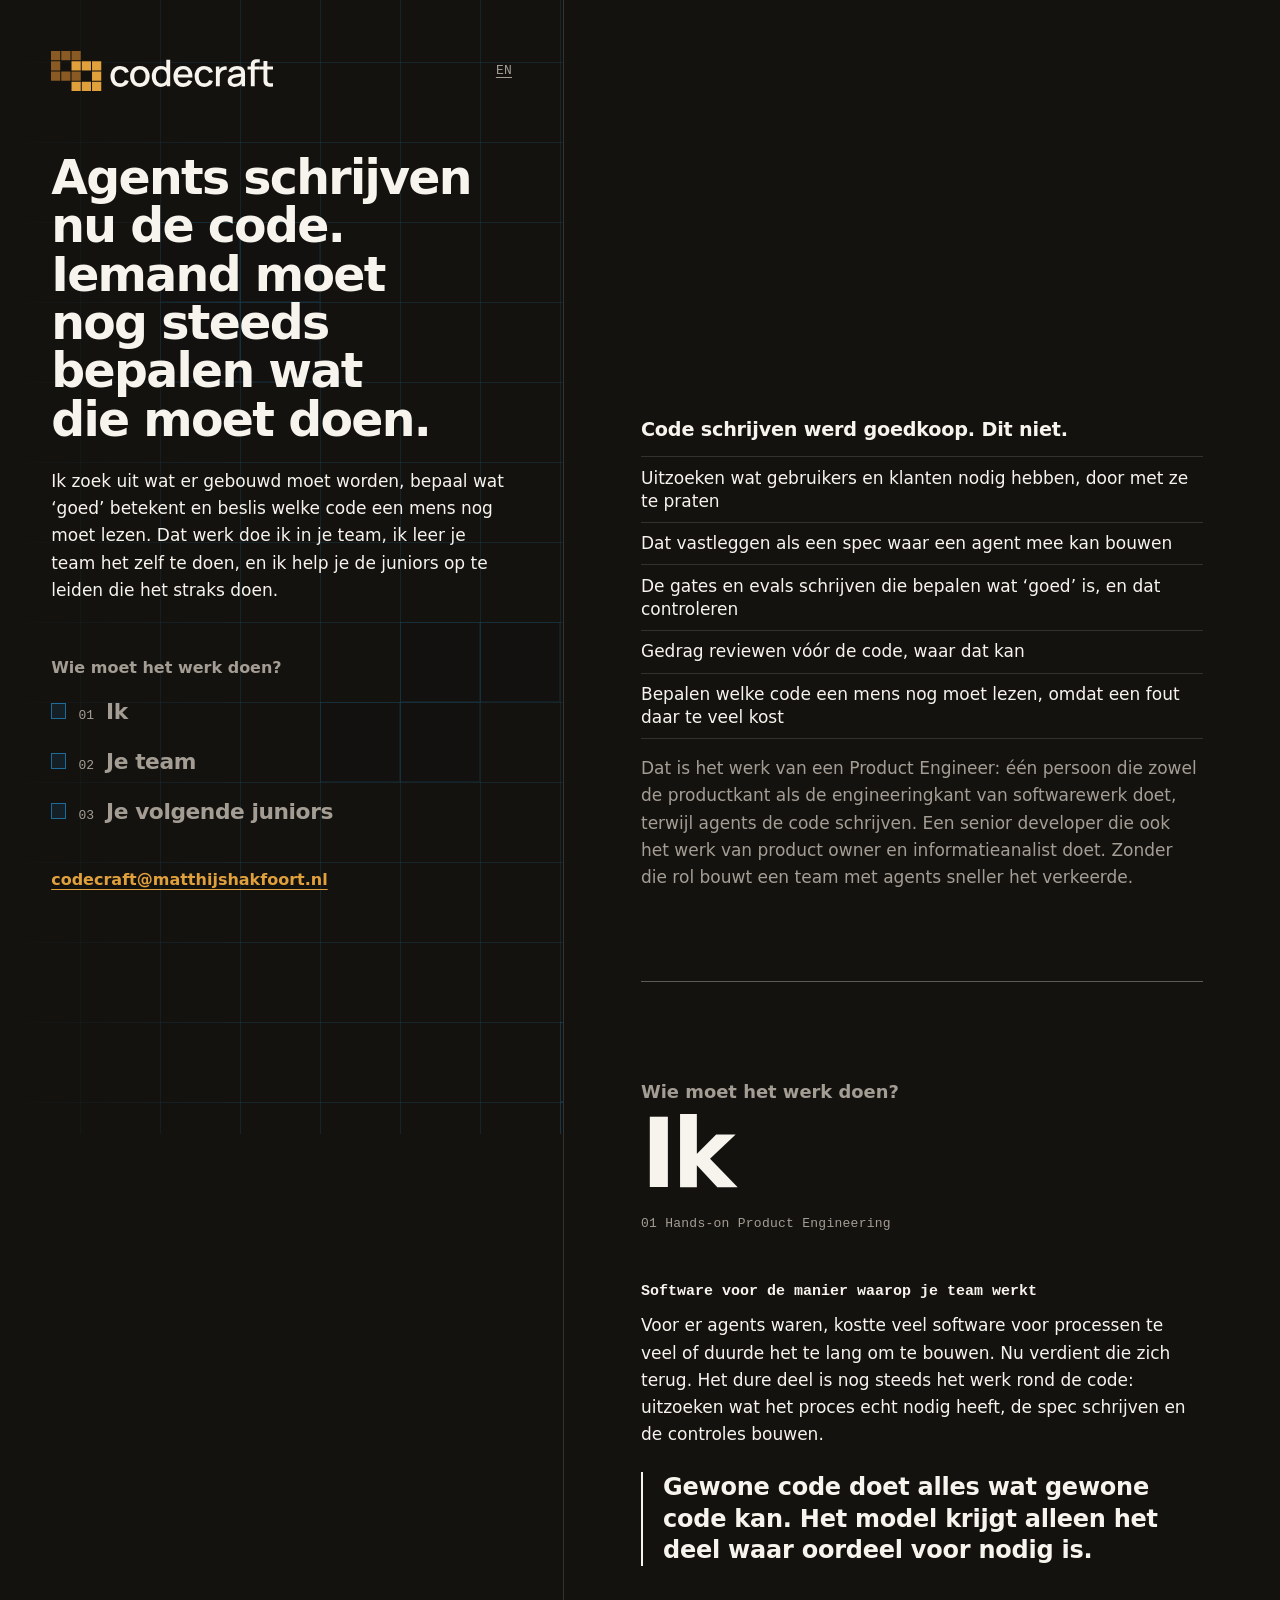
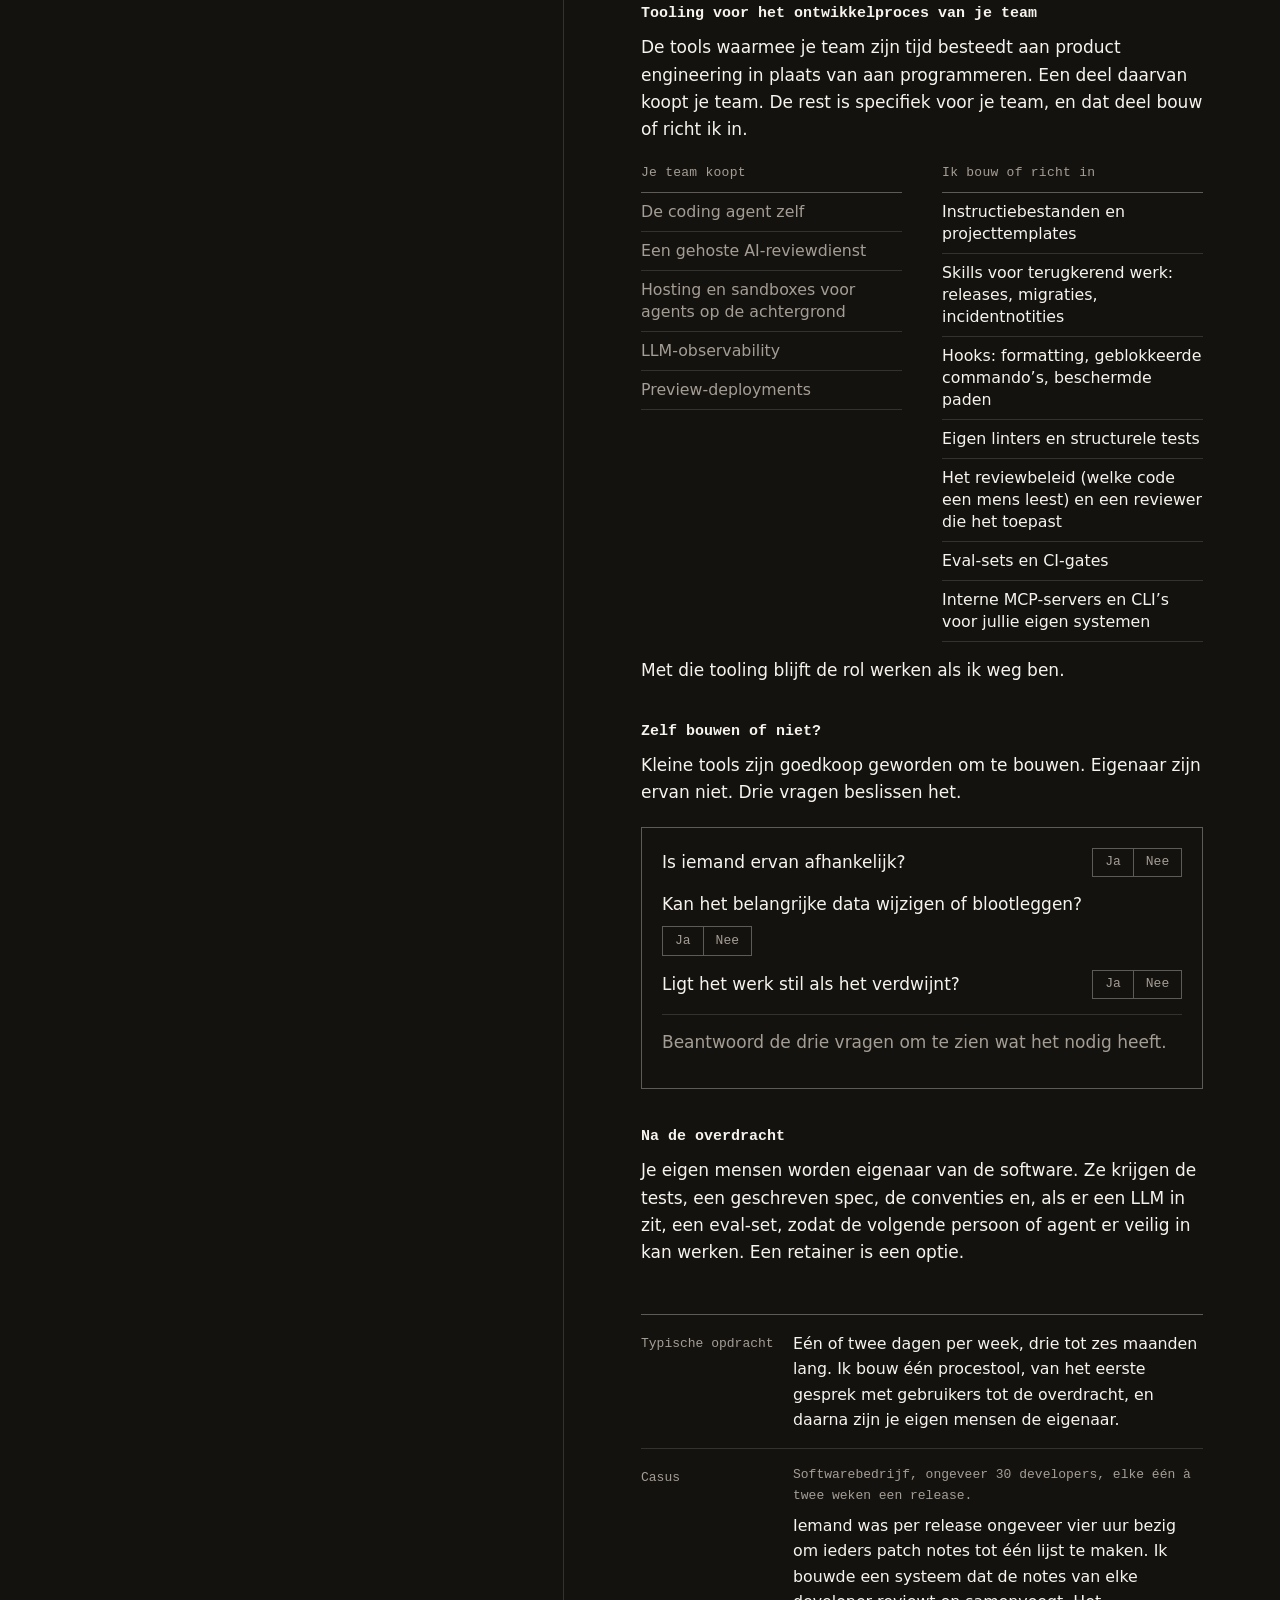
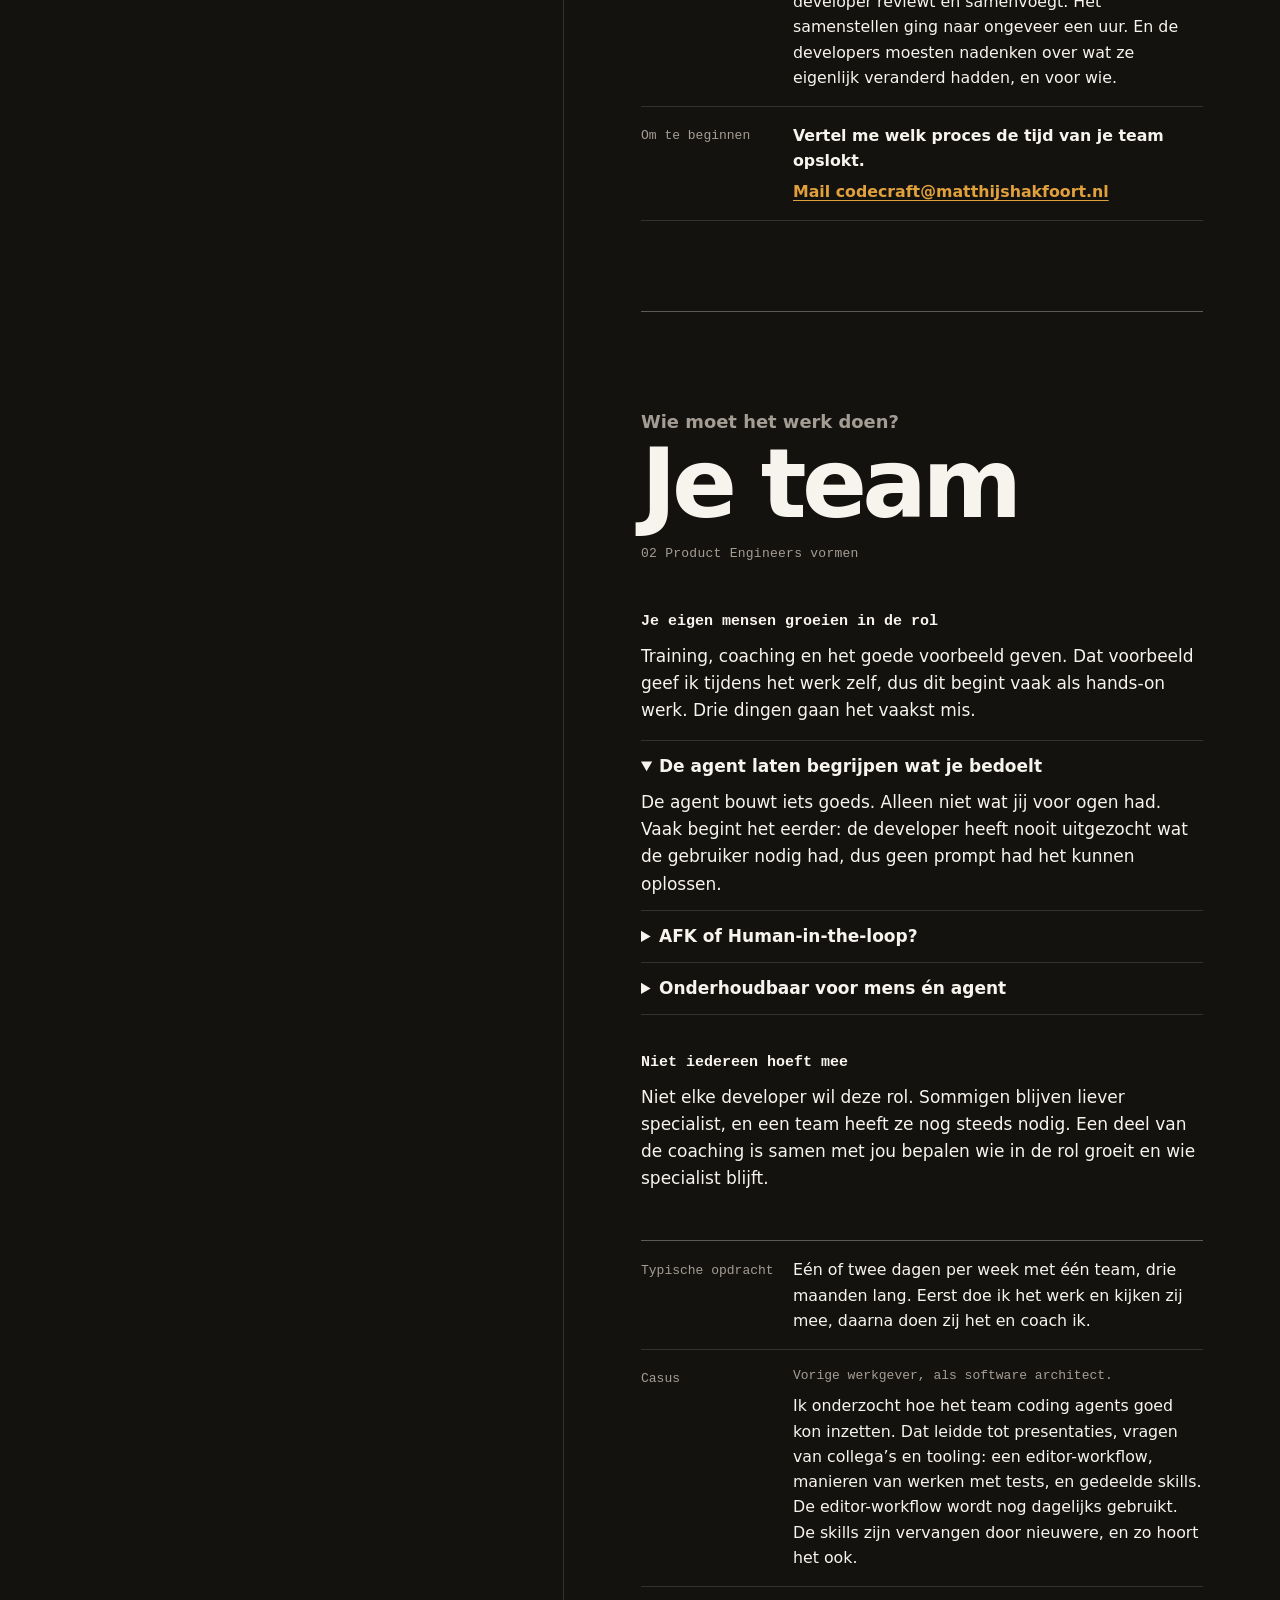
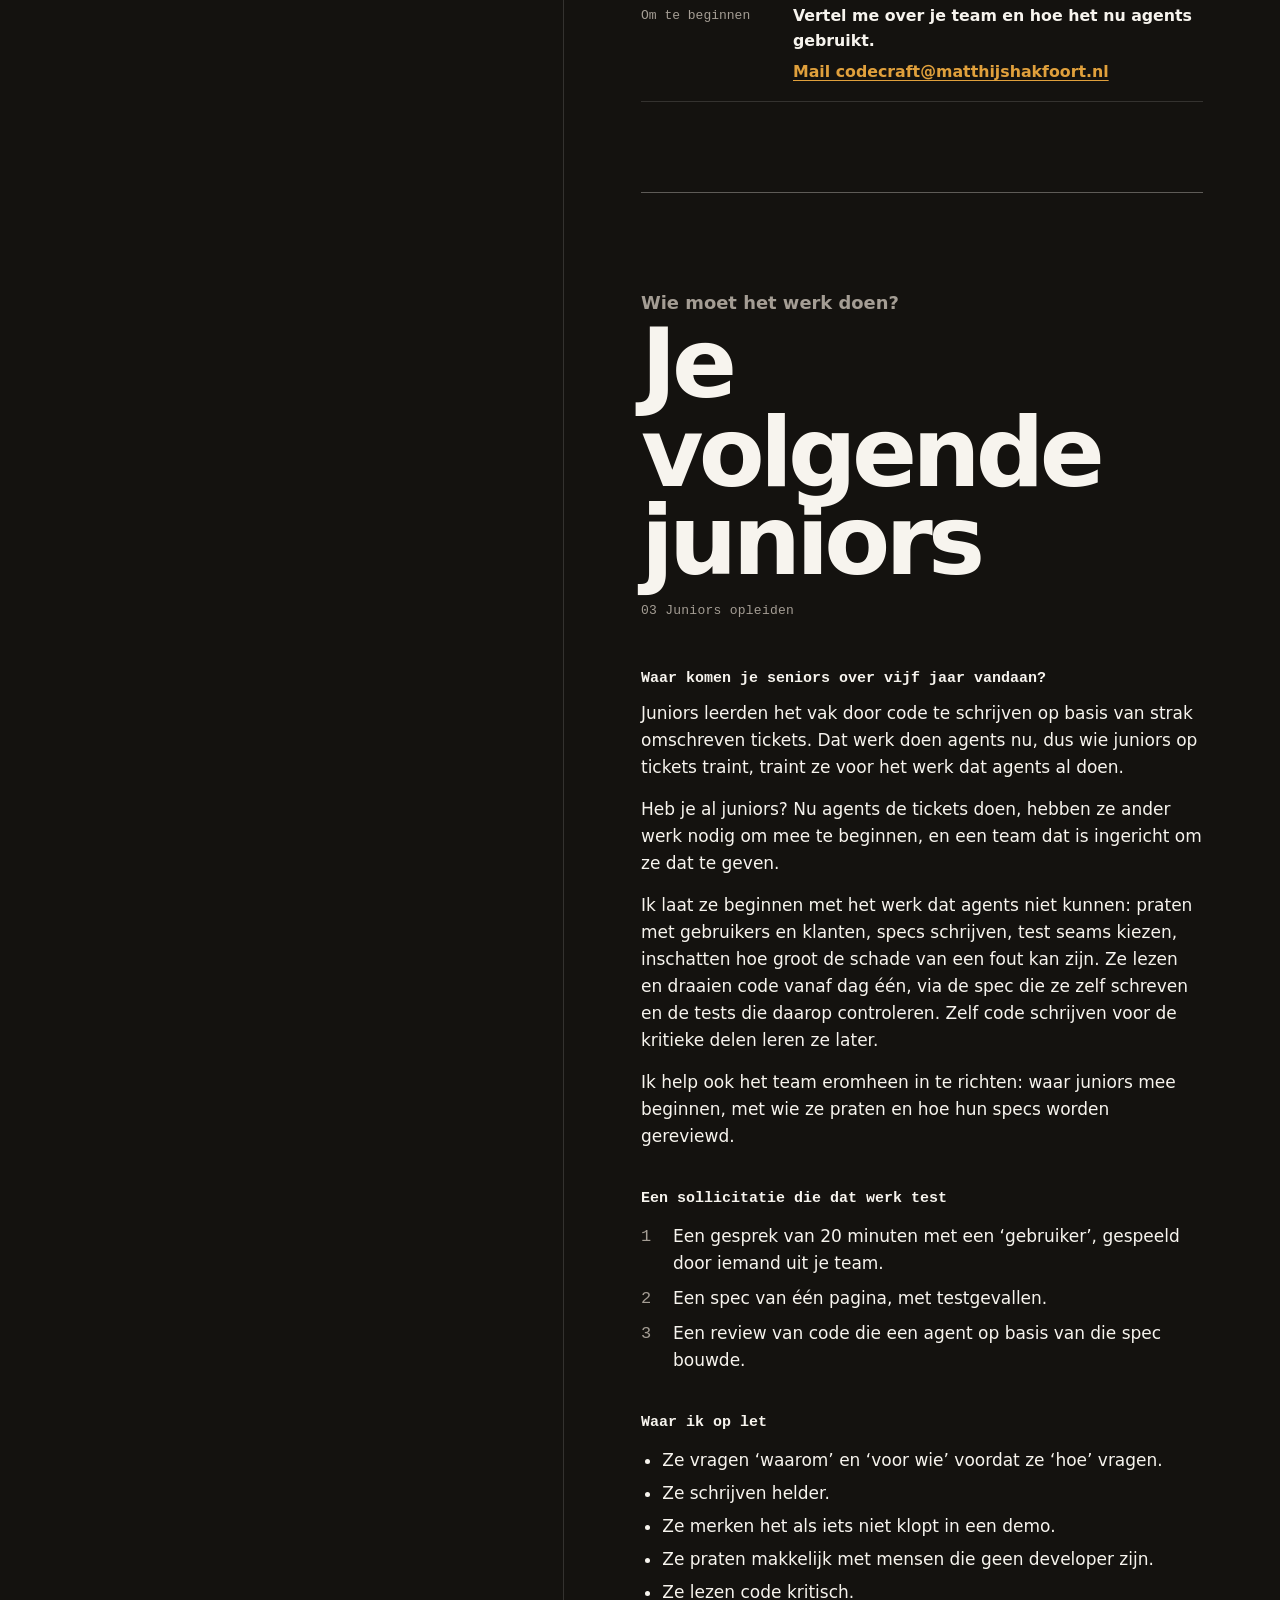
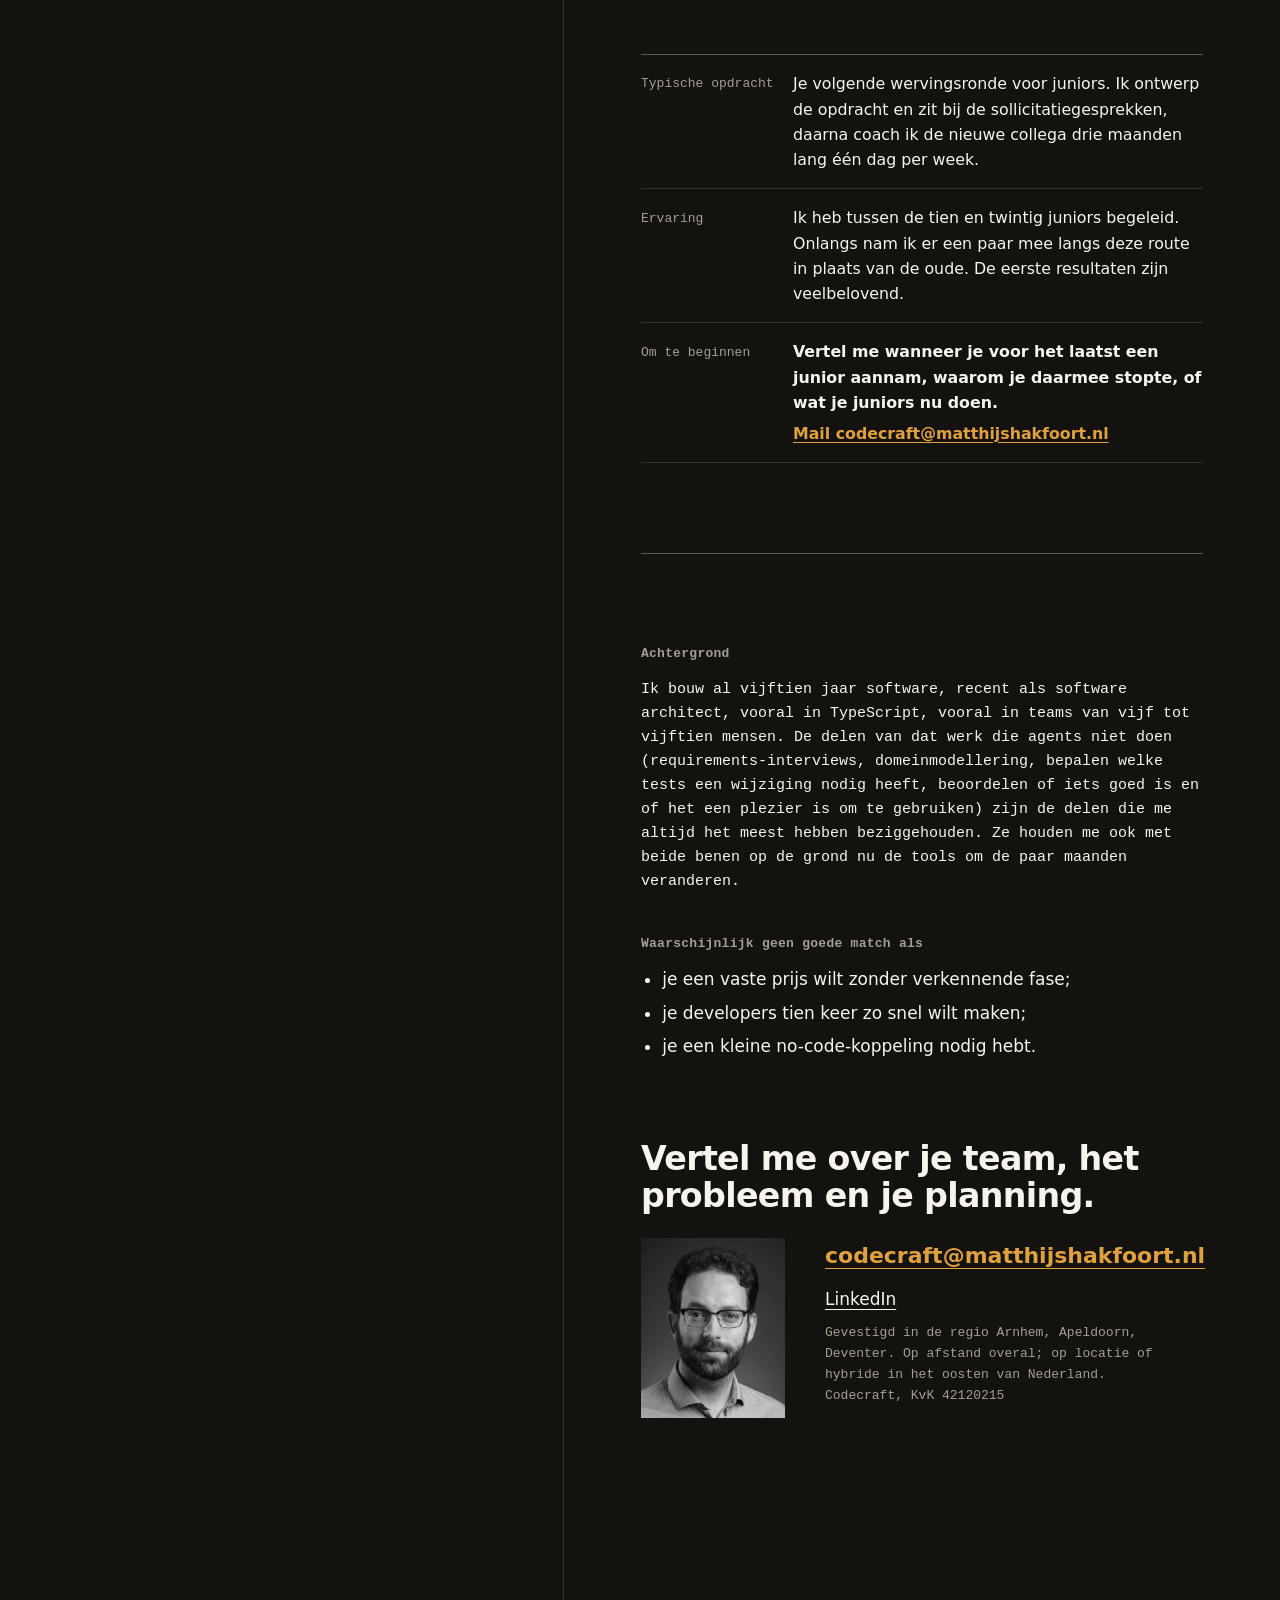
==== commit 03d151c5: "Add the buy-or-build split and the second junior pain, fix the nav Pillar 01 gets its own Developer " ====
--- a/nl/index.html
+++ b/nl/index.html
@@ -145,11 +145,38 @@
             Gewone code doet alles wat gewone code kan. Het model krijgt alleen
             het deel waar oordeel voor nodig is.
           </blockquote>
-          <p>
-            Ik bouw ook de tooling voor het AI-ontwikkelproces van je team zelf:
-            geautomatiseerde reviews, quality gates, skills, workflows. Met die
-            tooling blijft de rol werken als ik weg ben.
-          </p>
+
+          <h3>Tooling voor het ontwikkelproces van je team</h3>
+          <p>
+            De tools waarmee je team zijn tijd besteedt aan product engineering
+            in plaats van aan programmeren. Een deel daarvan koopt je team. De
+            rest is specifiek voor je team, en dat deel bouw of richt ik in.
+          </p>
+          <div class="split">
+            <div class="split-buy">
+              <h4 class="label">Je team koopt</h4>
+              <ul>
+              <li>De coding agent zelf</li>
+              <li>Een gehoste AI-reviewdienst</li>
+              <li>Hosting en sandboxes voor agents op de achtergrond</li>
+              <li>LLM-observability</li>
+              <li>Preview-deployments</li>
+              </ul>
+            </div>
+            <div>
+              <h4 class="label">Ik bouw of richt in</h4>
+              <ul>
+              <li>Instructiebestanden en projecttemplates</li>
+              <li>Skills voor terugkerend werk: releases, migraties, incidentnotities</li>
+              <li>Hooks: formatting, geblokkeerde commando’s, beschermde paden</li>
+              <li>Eigen linters en structurele tests</li>
+              <li>Het reviewbeleid (welke code een mens leest) en een reviewer die het toepast</li>
+              <li>Eval-sets en CI-gates</li>
+              <li>Interne MCP-servers en CLI’s voor jullie eigen systemen</li>
+              </ul>
+            </div>
+          </div>
+          <p>Met die tooling blijft de rol werken als ik weg ben.</p>
 
           <h3>Zelf bouwen of niet?</h3>
           <p>
@@ -351,11 +378,21 @@
             tickets traint, traint ze voor het werk dat agents al doen.
           </p>
           <p>
+            Heb je al juniors? Nu agents de tickets doen, hebben ze ander werk
+            nodig om mee te beginnen, en een team dat is ingericht om ze dat te
+            geven.
+          </p>
+          <p>
             Ik laat ze beginnen met het werk dat agents niet kunnen: praten met
             gebruikers en klanten, specs schrijven, test seams kiezen, inschatten
             hoe groot de schade van een fout kan zijn. Ze lezen en draaien code
             vanaf dag één, via de spec die ze zelf schreven en de tests die
-            daarop controleren.
+            daarop controleren. Zelf code schrijven voor de kritieke delen leren
+            ze later.
+          </p>
+          <p>
+            Ik help ook het team eromheen in te richten: waar juniors mee
+            beginnen, met wie ze praten en hoe hun specs worden gereviewd.
           </p>
 
           <h3>Een sollicitatie die dat werk test</h3>
@@ -392,8 +429,8 @@
             </dd>
             <dt>Om te beginnen</dt>
             <dd class="cta">
-              Vertel me wanneer je voor het laatst een junior aannam, of waarom
-              je daarmee stopte.
+              Vertel me wanneer je voor het laatst een junior aannam, waarom je
+              daarmee stopte, of wat je juniors nu doen.
               <a
                 href="mailto:codecraft@matthijshakfoort.nl?subject=Juniors%20aannemen"
                 >Mail codecraft@matthijshakfoort.nl</a
--- a/style.css
+++ b/style.css
@@ -232,7 +232,10 @@
 }
 
 /* The pillar question and its three answers. The cell is one Tetris
-   square; it fills in for the pillar that is in view. */
+   square; it fills in for the pillar that is in view. The row aligns on
+   the baseline, not the centre, so the small mono number and the large
+   answer share one line. The cell has no text, so it sits on that line
+   and its 0.7em height reaches about cap height. */
 .pillar-nav {
   margin-top: clamp(2rem, 6vh, 3.5rem);
   display: grid;
@@ -249,7 +252,7 @@
 
 .pillar-nav a {
   display: flex;
-  align-items: center;
+  align-items: baseline;
   gap: 0.75rem;
   padding-block: 0.35rem;
   font-size: clamp(1.125rem, 1.7vw, 1.4rem);
@@ -392,6 +395,39 @@
 
 .pillar h3 + p {
   margin-top: 0.5em;
+}
+
+/* What the team buys and what I build. Two lists side by side, not a
+   table: the rows do not pair up. The bought side is muted, so the eye
+   goes to the work I do. */
+.split {
+  margin-top: 1.25rem;
+  display: grid;
+  grid-template-columns: repeat(2, minmax(0, 1fr));
+  gap: 1.5rem clamp(1.5rem, 4vw, 2.5rem);
+  align-items: start;
+}
+
+.split h4 {
+  margin: 0 0 0.5rem;
+  font-weight: 400;
+}
+
+.split ul {
+  list-style: none;
+  padding: 0;
+  border-top: 1px solid var(--rule-strong);
+  font-size: 0.9875rem;
+}
+
+.split li {
+  padding-block: 0.5em;
+  line-height: 1.4;
+  border-bottom: 1px solid var(--rule);
+}
+
+.split-buy li {
+  color: var(--ink-muted);
 }
 
 .pillar blockquote {
@@ -718,8 +754,10 @@
     padding-top: 2.5rem;
   }
 
+  /* Clears the sticky bar with room to spare, so the pillar's own rule
+     does not sit right under the bar's rule as a double line. */
   .pillar {
-    scroll-margin-top: 3.5rem;
+    scroll-margin-top: 5.5rem;
   }
 
   .terms {
@@ -747,6 +785,10 @@
     display: none;
   }
 
+  .split {
+    grid-template-columns: 1fr;
+  }
+
   .contact {
     flex-direction: column;
   }
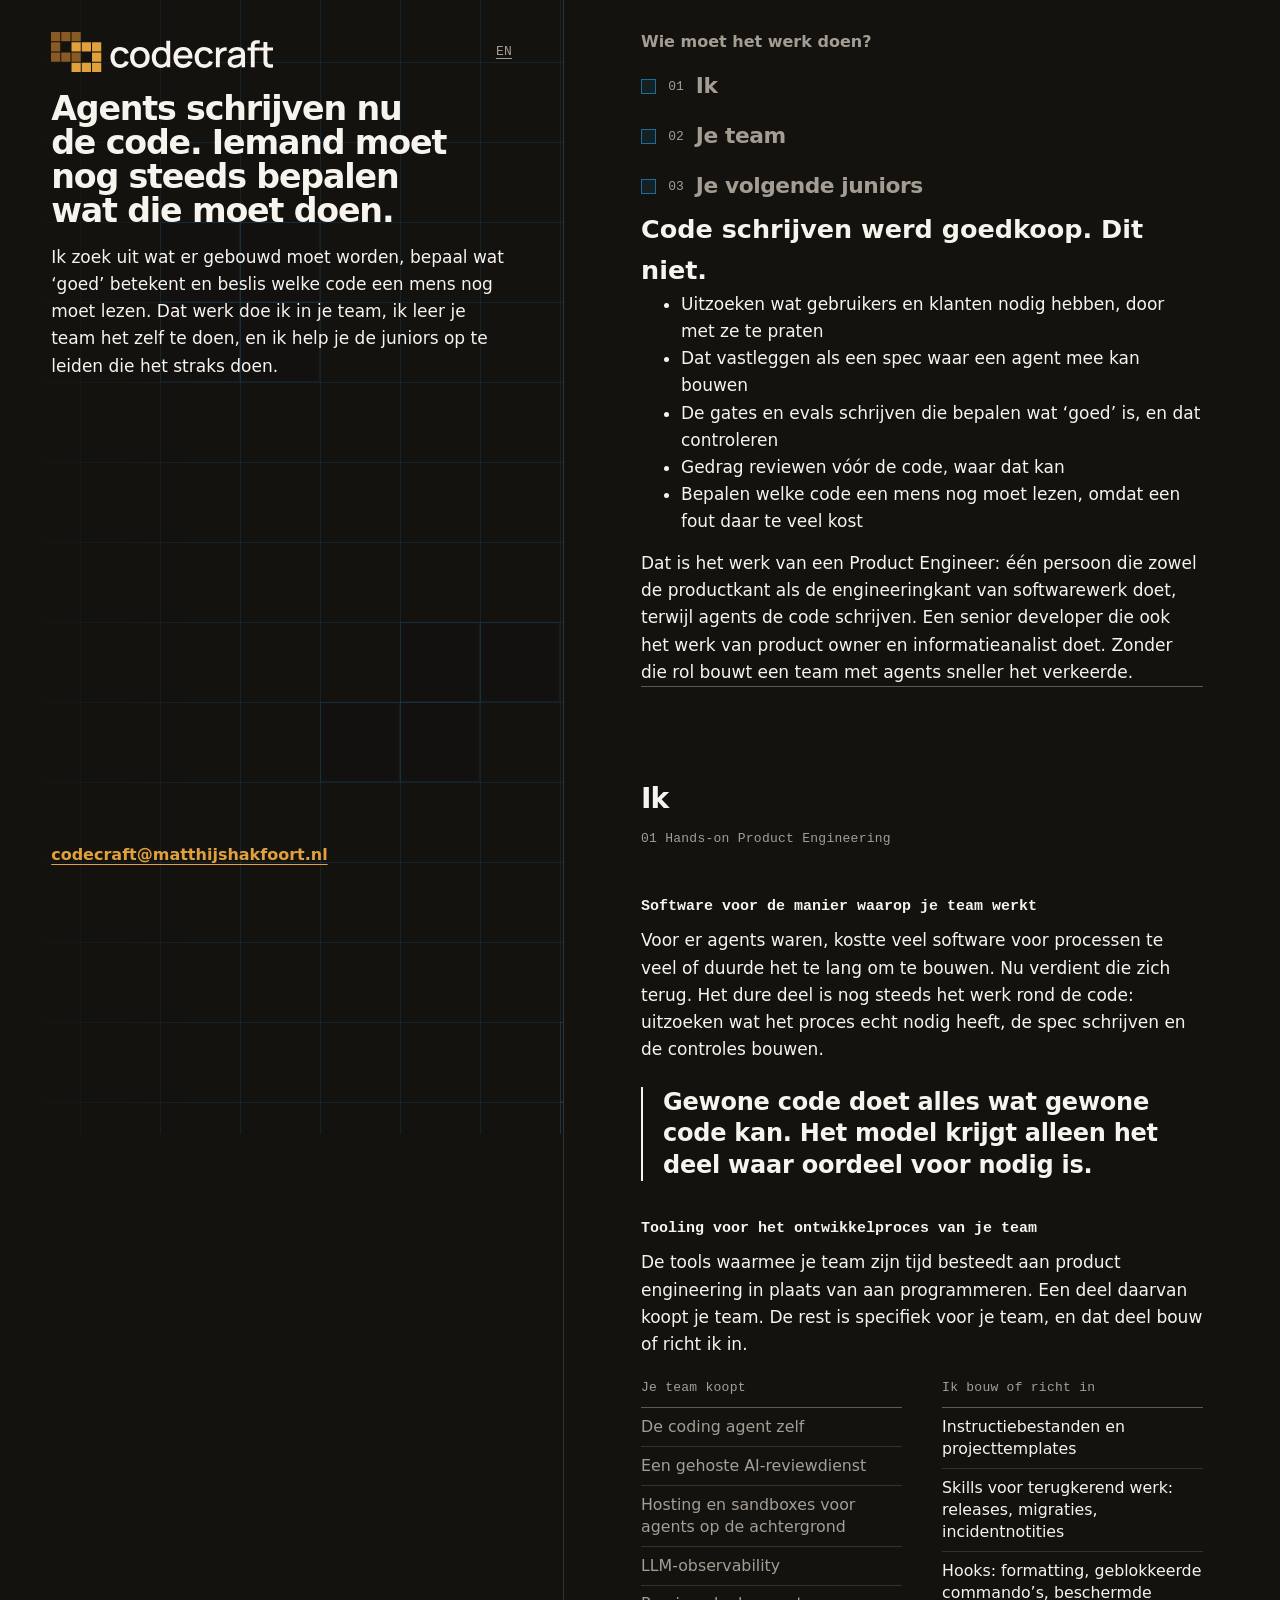
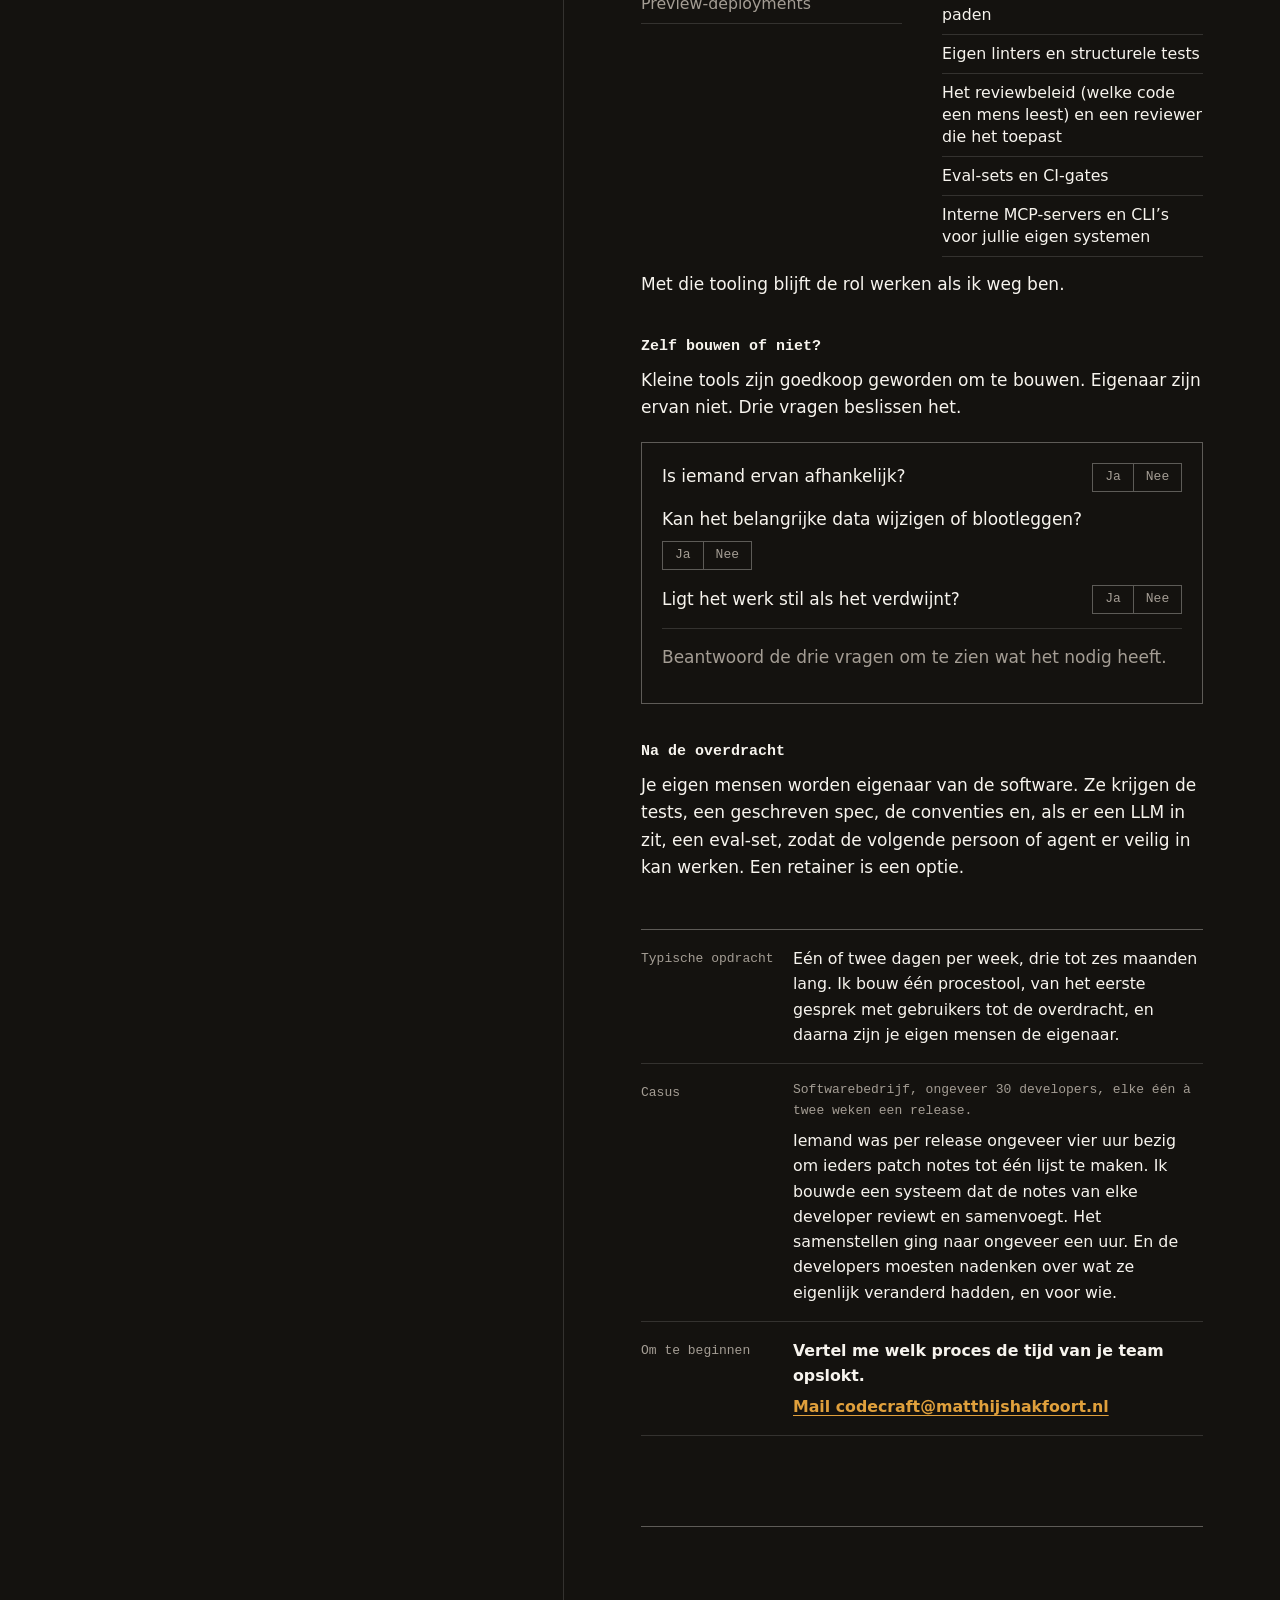
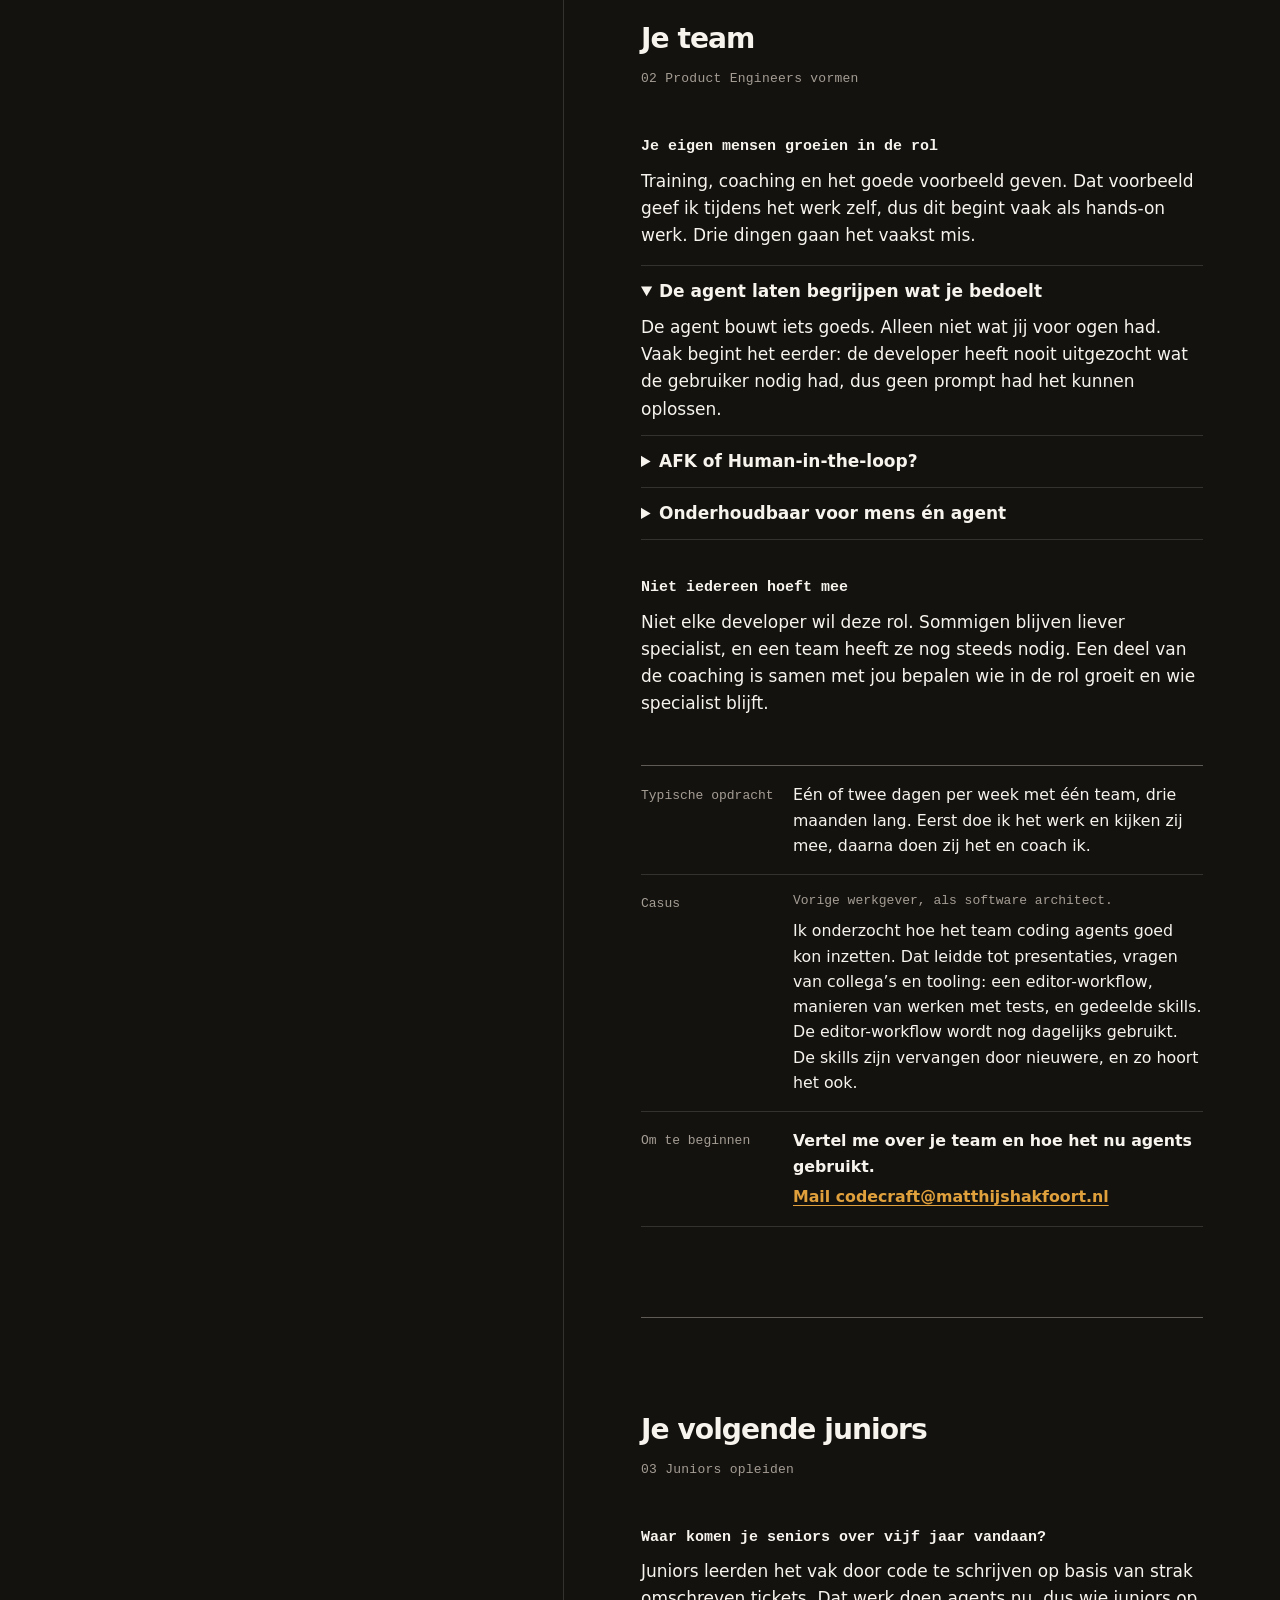
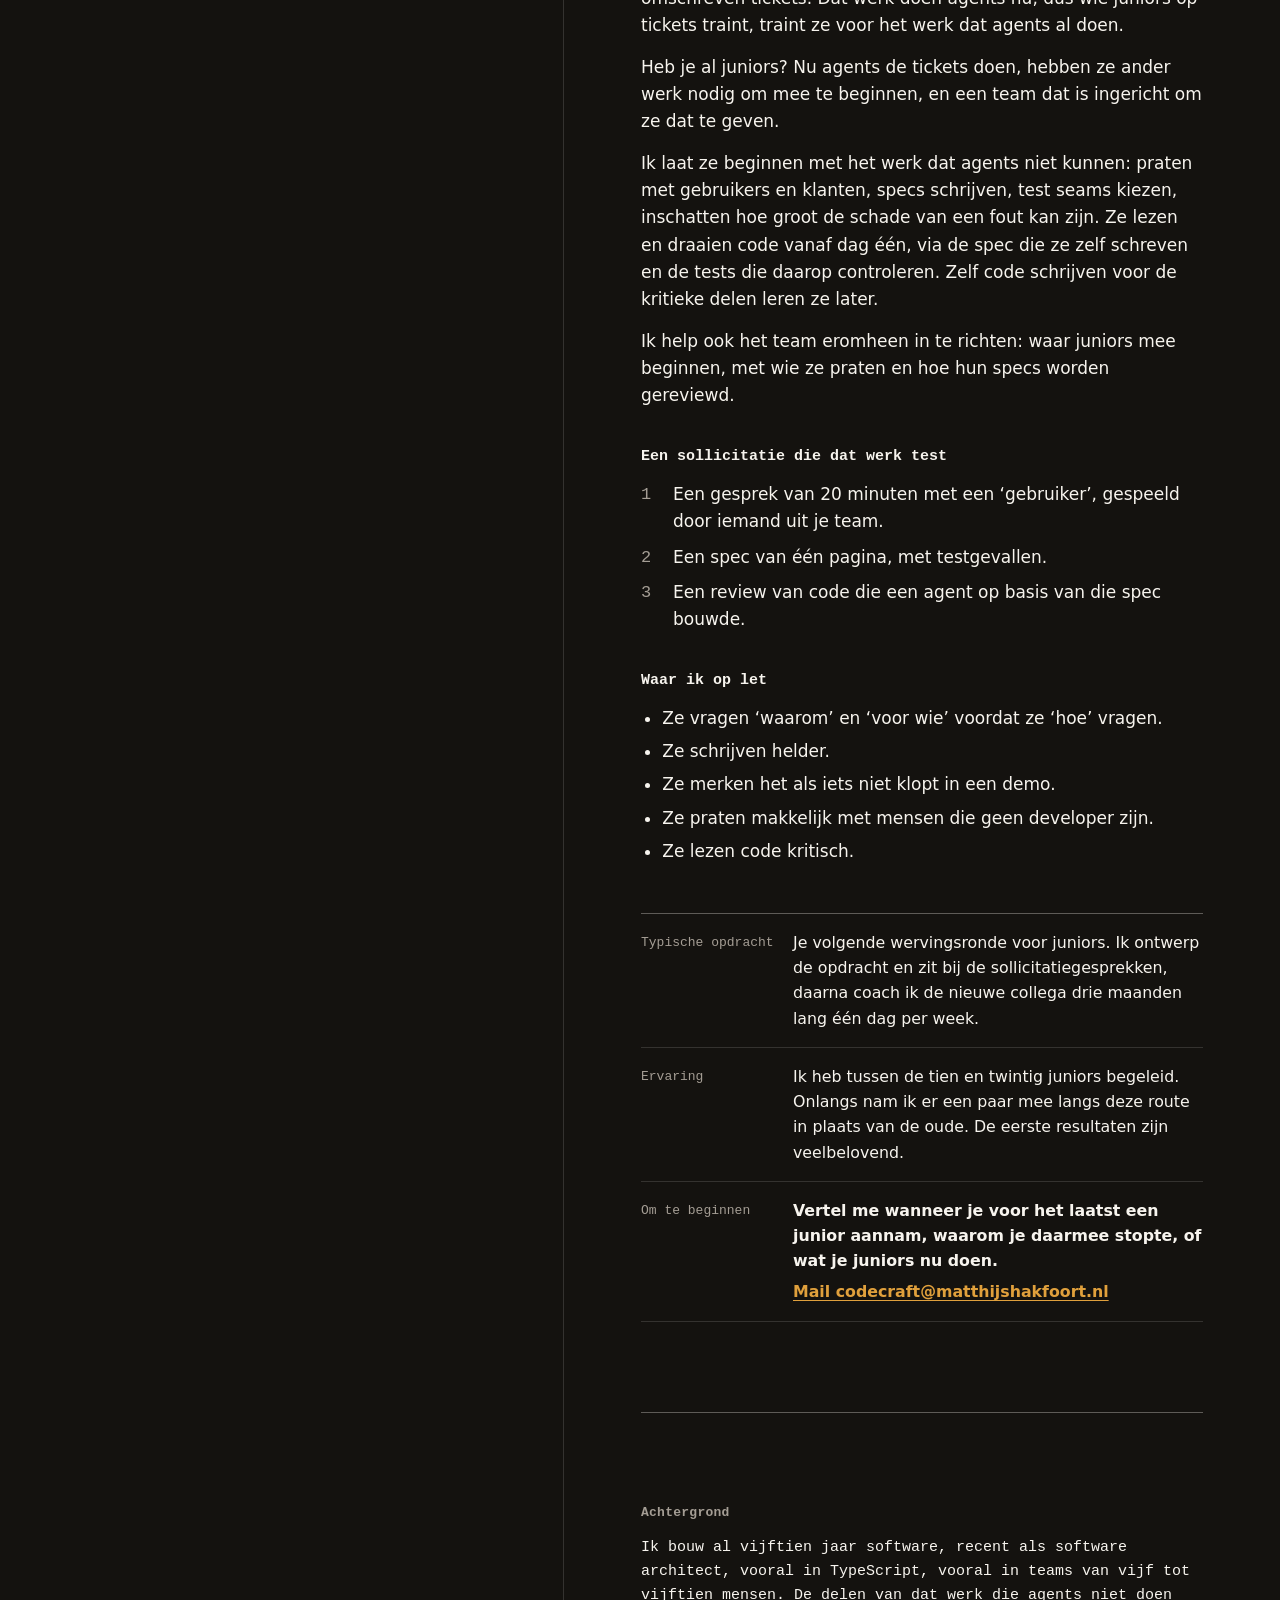
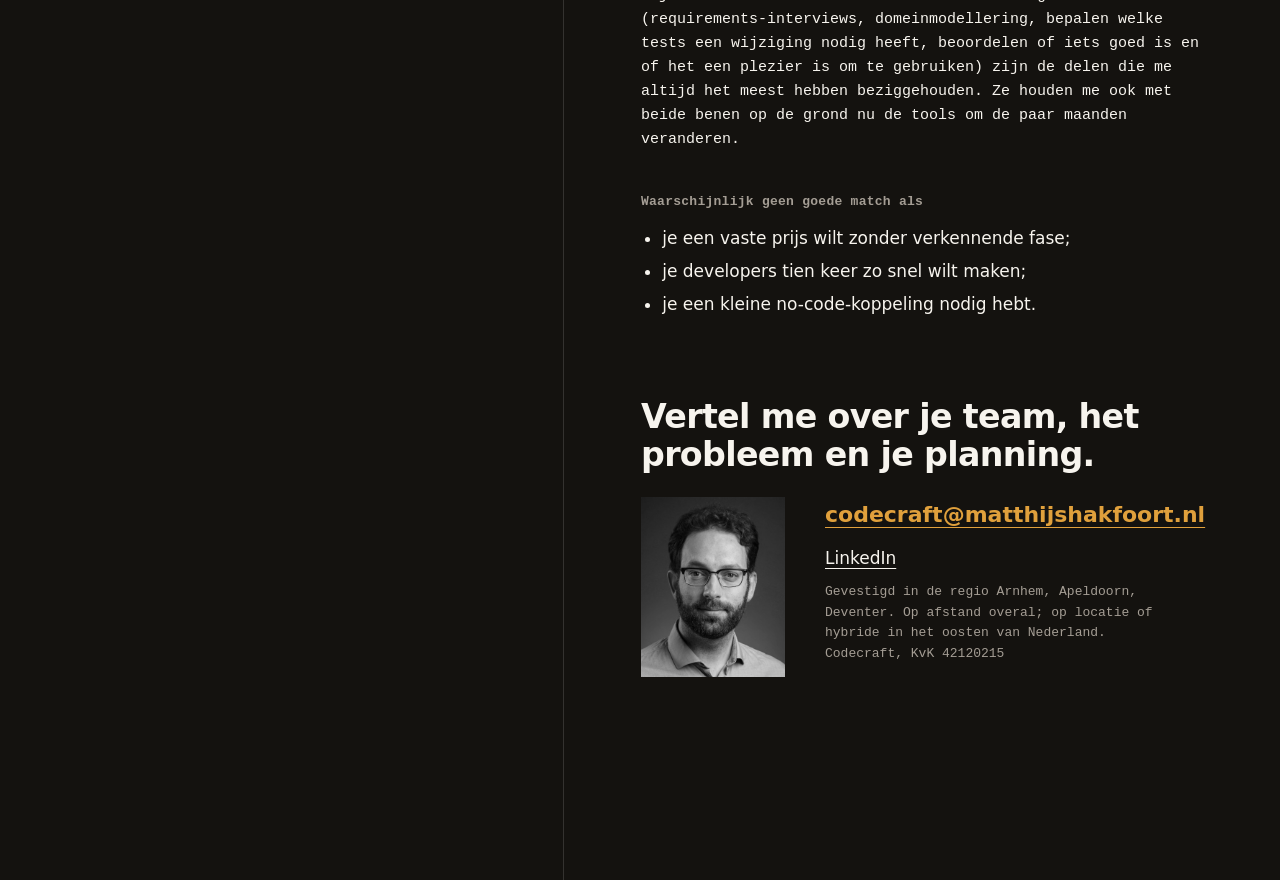
==== commit 274e6010: "WIP: rail definition, pillar list that becomes a bar, copy edits - Move the point of view into a "Wh" ====
--- a/nl/index.html
+++ b/nl/index.html
@@ -16,7 +16,7 @@
       Keep it in step with the value on the English page. The same holds
       for the ?v= on background.js and site.js at the end of the body.
     -->
-    <link rel="stylesheet" href="../style.css?v=10" />
+    <link rel="stylesheet" href="../style.css?v=11" />
     <link
       rel="icon"
       href="/logo/codecraft-favicon.svg"
@@ -73,6 +73,18 @@
           team, ik leer je team het zelf te doen, en ik help je de juniors op
           te leiden die het straks doen.
         </p>
+        <!--
+          Cloudflare's Email Address Obfuscation rewrites every mailto on the
+          page into a /cdn-cgi/l/email-protection link and injects a script
+          to decode it. That is wanted here, so no email_off wrapper: the
+          trade is that the addresses need JavaScript to resolve.
+        -->
+        <a class="rail-email" href="mailto:codecraft@matthijshakfoort.nl"
+          >codecraft@matthijshakfoort.nl</a
+        >
+      </header>
+
+      <div class="flow">
         <nav class="pillar-nav" aria-labelledby="pillar-nav-title">
           <h2 id="pillar-nav-title">Wie moet het werk doen?</h2>
           <a href="#me"
@@ -87,18 +99,7 @@
             volgende juniors</a
           >
         </nav>
-        <!--
-          Cloudflare's Email Address Obfuscation rewrites every mailto on the
-          page into a /cdn-cgi/l/email-protection link and injects a script
-          to decode it. That is wanted here, so no email_off wrapper: the
-          trade is that the addresses need JavaScript to resolve.
-        -->
-        <a class="rail-email" href="mailto:codecraft@matthijshakfoort.nl"
-          >codecraft@matthijshakfoort.nl</a
-        >
-      </header>
-
-      <div class="flow">
+
         <section class="pov" aria-labelledby="pov-title">
           <h2 id="pov-title">Code schrijven werd goedkoop. Dit niet.</h2>
           <ul class="pov-list">
@@ -495,6 +496,6 @@
     </main>
 
     <script src="../background.js?v=3"></script>
-    <script src="../site.js?v=2"></script>
+    <script src="../site.js?v=3"></script>
   </body>
 </html>
--- a/style.css
+++ b/style.css
@@ -141,10 +141,19 @@
   }
 }
 
-/* The page is a rail and a flow. The rail holds the claim and the three
-   pillars and stays in view; the document scrolls beside it. The Tetris
-   grid only shows through the rail: the flow column is solid paper. */
+/* The page is a rail and a flow. The rail holds the claim and the
+   definition and stays in view; the document scrolls beside it, under
+   the pillar bar. The Tetris grid only shows through the rail: the flow
+   column is solid paper. */
 main {
+  /* The height of the sticky pillar bar, for the jump offset. */
+  --bar-height: 4.1rem;
+  /* The rail's spacing above the claim. The flow uses the first one too,
+     so the pillar list starts level with the logo. */
+  --rail-pad: clamp(1.5rem, 4vw, 3.5rem);
+  --rail-pad-block: var(--rail-pad);
+  --logo-height: clamp(1.75rem, 4.5vw, 2.5rem);
+  --claim-gap: clamp(2rem, 7vh, 4.5rem);
   position: relative;
   z-index: 1;
   display: grid;
@@ -187,7 +196,7 @@
   height: 100vh;
   height: 100dvh;
   overflow-y: auto;
-  padding: clamp(1.5rem, 4vw, 3.5rem);
+  padding: var(--rail-pad-block) var(--rail-pad);
   display: flex;
   flex-direction: column;
 }
@@ -206,7 +215,7 @@
 .site-logo {
   display: block;
   flex: none;
-  height: clamp(1.75rem, 4.5vw, 2.5rem);
+  height: var(--logo-height);
   width: auto;
 }
 
@@ -217,8 +226,8 @@
 /* The claim outranks everything else on the page: it gets the size, the
    weight and the top of the page to itself. */
 .rail h1 {
-  margin-top: clamp(2rem, 7vh, 4.5rem);
-  font-size: clamp(2.25rem, 3.7vw, 3.75rem);
+  margin-top: var(--claim-gap);
+  font-size: clamp(2rem, 3.1vw, 3.25rem);
   font-weight: 800;
   line-height: 1.02;
   letter-spacing: -0.035em;
@@ -231,33 +240,46 @@
   font-size: clamp(1.0625rem, 1.3vw, 1.1875rem);
 }
 
-/* The pillar question and its three answers. The cell is one Tetris
-   square; it fills in for the pillar that is in view. The row aligns on
-   the baseline, not the centre, so the small mono number and the large
-   answer share one line. The cell has no text, so it sits on that line
-   and its 0.7em height reaches about cap height. */
+/* The pillar question and its three answers, as a bar along the top of
+   the flow: the question on a small line of its own, the three answers
+   in a row under it. The cell is one Tetris square; it fills in for the
+   pillar that is in view. The bar reaches over the flow's side padding
+   to its edges. */
 .pillar-nav {
-  margin-top: clamp(2rem, 6vh, 3.5rem);
+  position: sticky;
+  z-index: 2;
+  top: 0;
+  margin-inline: calc(-1 * var(--flow-pad-x));
+  padding: 0.5rem var(--flow-pad-x) 0.3rem;
   display: grid;
-  gap: 0.25rem;
+  grid-template-columns: repeat(3, max-content);
+  column-gap: 1.25rem;
+  overflow-x: auto;
+  background: var(--paper);
+  border-bottom: 1px solid var(--rule);
 }
 
 .pillar-nav h2 {
-  margin-bottom: 0.4rem;
-  font-size: 1rem;
+  grid-column: 1 / -1;
+  margin-bottom: 0.1rem;
+  font-size: 0.8125rem;
   font-weight: 600;
   line-height: 1.3;
   color: var(--ink-muted);
 }
 
+/* The row aligns on the baseline: the cell has no text, so it sits on
+   that line and its 0.7em height reaches about cap height. */
 .pillar-nav a {
   display: flex;
   align-items: baseline;
-  gap: 0.75rem;
-  padding-block: 0.35rem;
-  font-size: clamp(1.125rem, 1.7vw, 1.4rem);
+  gap: 0.5rem;
+  padding-block: 0.2rem;
+  font-size: 1rem;
   font-weight: 800;
+  line-height: 1.6;
   letter-spacing: -0.02em;
+  white-space: nowrap;
   color: var(--ink-muted);
   text-decoration: none;
 }
@@ -286,6 +308,60 @@
   border-color: var(--ink);
 }
 
+/* What a Product Engineer is: the one term the pillars use without
+   explaining it. It sits in the rail under the lead, so a reader who
+   jumps to one pillar still has it on screen. Short windows get a compact
+   form, further down. */
+.definition {
+  margin-top: clamp(2rem, 6vh, 3.5rem);
+  max-width: 30rem;
+  padding-block: 0.75rem 1rem;
+  border-block: 1px solid var(--rule);
+  font-size: 0.9375rem;
+  line-height: 1.45;
+}
+
+.definition h2 {
+  font-size: 1rem;
+  font-weight: 700;
+  line-height: 1.3;
+}
+
+.definition p {
+  margin-top: 0.35rem;
+  color: var(--ink-muted);
+}
+
+/* The tasks, each on a Tetris cell like the pillar answers. The empty
+   cell sits on the baseline of the first line. */
+.definition ul {
+  list-style: none;
+  padding: 0;
+  margin-top: 0.6rem;
+  display: grid;
+  gap: 0.3rem;
+}
+
+.definition li {
+  display: flex;
+  align-items: baseline;
+  gap: 0.6rem;
+  line-height: 1.35;
+}
+
+.definition li::before {
+  content: "";
+  flex: none;
+  width: 0.55em;
+  height: 0.55em;
+  border: 1px solid var(--nav-cell-line);
+  background: var(--nav-cell-fill);
+}
+
+.definition .definition-outro {
+  margin-top: 0.75rem;
+}
+
 .rail-email {
   margin-top: auto;
   padding-top: 2rem;
@@ -294,9 +370,10 @@
 /* ───────────────────────────── Flow ───────────────────────────── */
 
 .flow {
+  --flow-pad-x: clamp(2rem, 6vw, 6rem);
   background: var(--paper);
   border-left: 1px solid var(--rule);
-  padding: clamp(2rem, 6vw, 6rem);
+  padding: 0 var(--flow-pad-x) var(--flow-pad-x);
   font-size: 1.0625rem;
 }
 
@@ -308,68 +385,40 @@
   margin-top: 0.85em;
 }
 
-/* Point of view: starts lower and smaller than the claim, level with the
-   lead, so the rail reads first. */
-.pov {
-  padding-top: clamp(8rem, 38vh, 22rem);
-  padding-bottom: clamp(3rem, 10vh, 6rem);
-}
-
-.pov h2 {
-  font-size: clamp(1.125rem, 1.5vw, 1.375rem);
-  font-weight: 700;
-  line-height: 1.12;
-  letter-spacing: -0.01em;
-}
-
-.pov-list {
-  list-style: none;
-  padding: 0;
-  margin-block: 1rem;
-}
-
-.pov-list li {
-  line-height: 1.35;
-  padding-block: 0.55em;
-  border-top: 1px solid var(--rule);
-}
-
-.pov-list li:last-child {
-  border-bottom: 1px solid var(--rule);
-}
-
-.pov > p {
-  color: var(--ink-muted);
-}
-
 .pillar {
-  padding-block: clamp(3rem, 10vh, 6rem);
+  --pillar-space: clamp(3rem, 10vh, 6rem);
+  padding-block: var(--pillar-space);
   border-top: 1px solid var(--rule-strong);
-  scroll-margin-top: 1rem;
+  /* A jump from the bar lands the pillar's answer 1.25rem under the bar,
+     whatever the padding above it; the negative part cancels that
+     padding. */
+  scroll-margin-top: calc(var(--bar-height) + 1.25rem - var(--pillar-space));
 }
 
 .pillar-head {
   margin-bottom: clamp(1.5rem, 5vh, 3rem);
 }
 
+/* A step under the claim in the rail, so the claim stays the largest
+   text on the page and each answer still reads as a section head. */
 .pillar-head h2 {
   margin-top: 0.5rem;
-  font-size: clamp(3rem, 7.5vw, 7rem);
+  font-size: clamp(1.75rem, 2.7vw, 2.75rem);
   font-weight: 800;
-  line-height: 0.92;
-  letter-spacing: -0.05em;
-}
-
-/* The question sits over each answer, small and quiet, so the answer
-   keeps the size and the pair still reads as one heading. */
+  line-height: 1;
+  letter-spacing: -0.035em;
+}
+
+/* The bar asks the question right above each answer, so the pillar
+   heading drops it from view. Screen readers still hear it. */
 .pillar-question {
-  display: block;
-  margin-bottom: 0.4rem;
-  font-size: clamp(1rem, 1.4vw, 1.25rem);
-  font-weight: 600;
-  line-height: 1.3;
-  letter-spacing: 0;
-  color: var(--ink-muted);
+  position: absolute;
+  width: 1px;
+  height: 1px;
+  margin: 0;
+  overflow: hidden;
+  clip-path: inset(50%);
+  white-space: nowrap;
 }
 
 .pillar-answer {
@@ -518,6 +567,19 @@
 .yes-no input:checked + span {
   background: var(--ink);
   color: var(--paper);
+}
+
+/* The outcome of a "yes", on its own line under the question. */
+.check .outcome {
+  flex-basis: 100%;
+  /* Sit close to its own question, and away from the next one. */
+  margin-block: -0.15rem 0.4rem;
+  font-size: 0.9375rem;
+  color: var(--ink-muted);
+}
+
+.check .outcome:empty {
+  display: none;
 }
 
 .verdict {
@@ -672,23 +734,88 @@
   }
 }
 
-/* Short desktop windows: tighten the rail so its email stays in view. */
-@media (min-width: 60.01rem) and (max-height: 50rem) {
+/* On wide screens the pillar nav opens the flow as a list, level with
+   the logo. site.js sets data-stuck once the list starts to leave the top
+   of the viewport; the nav is then the bar above. Without the script the
+   list stays a list. The cell, the number and the answer share
+   one centre line; line-height 1 keeps each box close to its glyphs, so
+   centring the boxes centres the glyphs. */
+@media (min-width: 60.01rem) {
+  .flow {
+    padding-top: var(--rail-pad-block);
+  }
+
+  /* The bar fits the flow here, and the glide between list and bar needs
+     the items to show outside the bar's box. The nav moves when it
+     sticks, so the browser must not anchor the scroll position to it. */
+  .pillar-nav {
+    overflow: visible;
+    overflow-anchor: none;
+  }
+
+  .pillar-nav h2,
+  .pillar-nav a {
+    transform-origin: 0 0;
+  }
+
+  /* The stuck bar has a set height, and the section under it takes the
+     rest of the list's height (--list-height, from site.js), so nothing
+     under the nav moves when it switches. */
+  .pillar-nav[data-stuck] {
+    height: var(--bar-height);
+  }
+
+  .pillar-nav[data-stuck] + * {
+    margin-top: calc(var(--list-height) - var(--bar-height));
+  }
+
+  .pillar-nav:not([data-stuck]) {
+    position: static;
+    margin: 0;
+    padding: 0;
+    grid-template-columns: none;
+    row-gap: 0.25rem;
+    background: none;
+    border: 0;
+  }
+
+  .pillar-nav:not([data-stuck]) h2 {
+    margin-bottom: 0.4rem;
+    font-size: 1rem;
+  }
+
+  .pillar-nav:not([data-stuck]) a {
+    align-items: center;
+    gap: 0.75rem;
+    line-height: 1;
+    /* The 0.3em gives back the leading that line-height 1 takes away. */
+    padding-block: calc(0.35rem + 0.3em);
+    font-size: clamp(1.125rem, 1.7vw, 1.4rem);
+  }
+}
+
+/* Short desktop windows: tighten the rail so the definition and the email
+   stay in view. */
+@media (min-width: 60.01rem) and (max-height: 56.25rem) {
+  main {
+    --rail-pad-block: 2rem;
+    --claim-gap: 1.25rem;
+  }
+
   .rail h1 {
-    margin-top: 1.75rem;
-    font-size: clamp(2rem, 3.2vw, 3rem);
+    font-size: clamp(1.75rem, 2.6vw, 2.5rem);
   }
 
   .lead {
     margin-top: 1rem;
   }
 
-  .pillar-nav {
+  .pillar-head h2 {
+    font-size: clamp(1.5rem, 2.2vw, 2.125rem);
+  }
+
+  .definition {
     margin-top: 1.5rem;
-  }
-
-  .pillar-nav a {
-    padding-block: 0.2rem;
   }
 
   .rail-email {
@@ -696,8 +823,35 @@
   }
 }
 
-/* On narrow screens the rail dissolves into the page and only the pillar
-   nav stays, as a bar along the top. */
+/* The compact definition: the question and the tasks only, smaller and
+   tighter, for desktop windows where the full form would make the rail
+   scroll. Narrow rails wrap more lines, so they switch at a greater
+   height. */
+@media (min-width: 60.01rem) and (max-height: 49rem),
+  (min-width: 60.01rem) and (max-width: 75rem) and (max-height: 56.25rem) {
+  .definition {
+    padding-block: 0.6rem 0.75rem;
+    font-size: 0.875rem;
+    line-height: 1.4;
+  }
+
+  .definition .definition-intro,
+  .definition .definition-outro {
+    display: none;
+  }
+
+  .definition ul {
+    margin-top: 0.4rem;
+    gap: 0.15rem;
+  }
+
+  .definition li {
+    line-height: 1.3;
+  }
+}
+
+/* On narrow screens the rail dissolves into the page, above the pillar
+   bar. */
 @media (max-width: 60rem) {
   main {
     display: block;
@@ -709,7 +863,8 @@
 
   .rail-top,
   .rail h1,
-  .lead {
+  .lead,
+  .definition {
     margin-inline: var(--gutter);
   }
 
@@ -717,47 +872,42 @@
     padding-top: 2rem;
   }
 
+  /* No rail height to fit here, so the claim and the answers keep a
+     larger size. */
   .rail h1 {
     margin-top: 2.5rem;
+    font-size: 2.25rem;
+  }
+
+  .pillar-head h2 {
+    font-size: 2rem;
   }
 
   .pillar-nav {
-    position: sticky;
-    z-index: 2;
-    top: 0;
     margin-top: 2rem;
-    padding: 0.5rem var(--gutter);
-    display: flex;
-    gap: 1.25rem;
-    overflow-x: auto;
-    background: var(--paper);
-    border-block: 1px solid var(--rule);
-  }
-
-  .pillar-nav h2,
+    border-top: 1px solid var(--rule);
+  }
+
   .rail-email {
     display: none;
   }
 
-  .pillar-nav a {
-    font-size: 1rem;
-    white-space: nowrap;
-    gap: 0.5rem;
+  /* The bar under it carries the rule. */
+  .definition {
+    border-bottom: 0;
   }
 
   .flow {
+    --flow-pad-x: var(--gutter);
     border-left: 0;
-    padding: 0 var(--gutter);
-  }
-
-  .pov {
-    padding-top: 2.5rem;
-  }
-
-  /* Clears the sticky bar with room to spare, so the pillar's own rule
-     does not sit right under the bar's rule as a double line. */
-  .pillar {
-    scroll-margin-top: 5.5rem;
+    padding-bottom: 0;
+  }
+
+  /* No rules between sections here: the bar already carries one, and
+     the spacing separates the sections. */
+  .pillar,
+  .closing {
+    border-top: 0;
   }
 
   .terms {
@@ -778,7 +928,7 @@
    the cells still show the order. */
 @media (max-width: 34rem) {
   .pillar-nav {
-    gap: 1rem;
+    column-gap: 1rem;
   }
 
   .pillar-nav .label {
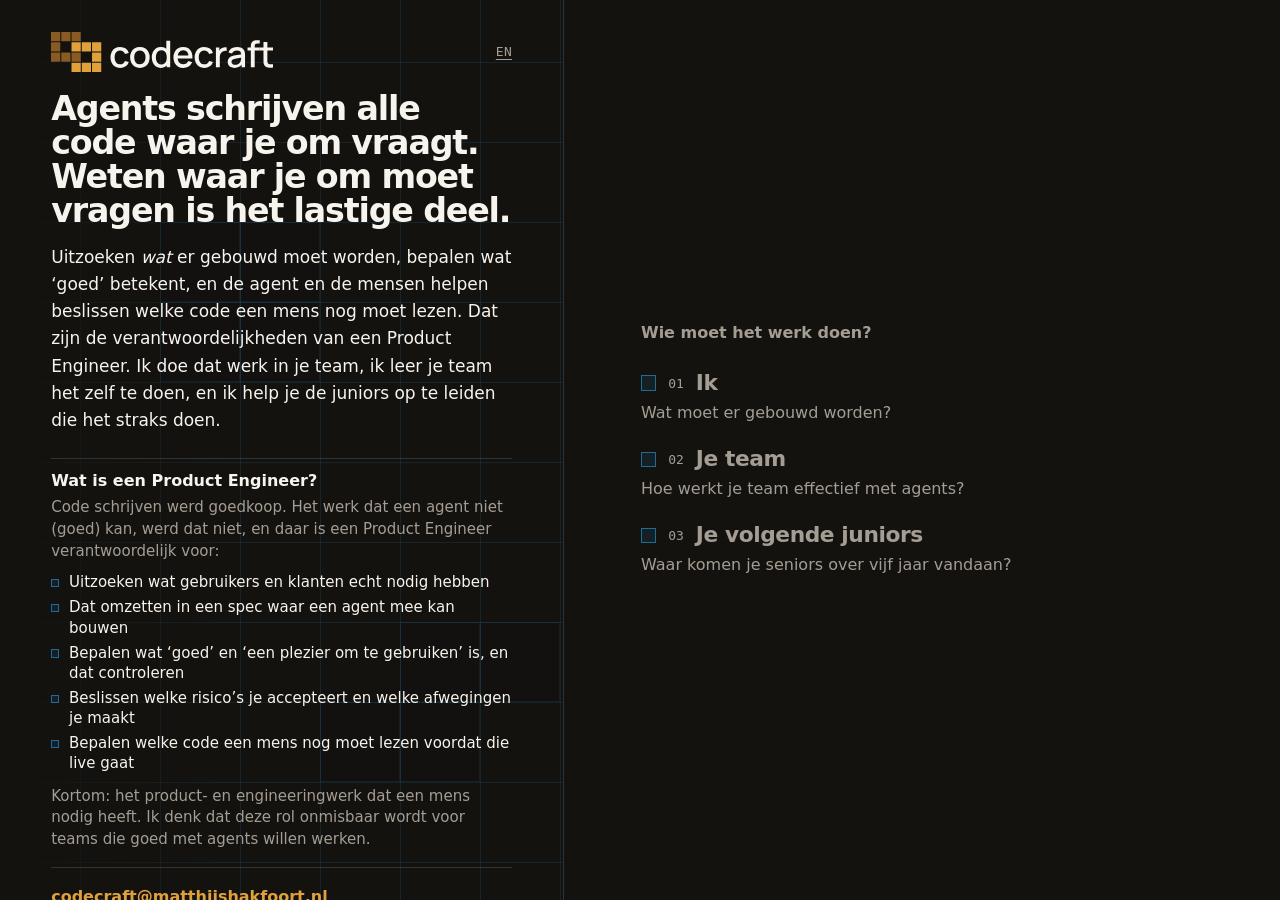
==== commit bc57bf7d: "Replace the Dutch page with a translation of the English one First version, translated from the curr" ====
--- a/nl/index.html
+++ b/nl/index.html
@@ -3,7 +3,9 @@
   <head>
     <meta charset="UTF-8" />
     <meta name="viewport" content="width=device-width, initial-scale=1.0" />
-    <title>Product Engineering voor teams die met agents bouwen — Codecraft</title>
+    <title>
+      Product Engineering voor teams die met agents bouwen — Codecraft
+    </title>
     <meta
       name="description"
       content="Agents schrijven nu de code. Ik zoek uit wat er gebouwd moet worden, bepaal wat goed is en beslis welke code een mens nog moet lezen. In je team, door je team te coachen, en door je volgende juniors op te leiden."
@@ -12,16 +14,12 @@
       The ?v= is a cache buster, not decoration. Cloudflare sits in front of
       GitHub Pages and cached the previous style.css for four hours, so the
       new HTML shipped against the old stylesheet. Bump this whenever
-      style.css changes in a way that must reach visitors immediately.
-      Keep it in step with the value on the English page. The same holds
-      for the ?v= on background.js and site.js at the end of the body.
+      style.css changes in a way that must reach visitors immediately. The
+      same holds for the ?v= on background.js and site.js at the end of the
+      body. Keep all three in step with the English page.
     -->
-    <link rel="stylesheet" href="../style.css?v=11" />
-    <link
-      rel="icon"
-      href="/logo/codecraft-favicon.svg"
-      type="image/svg+xml"
-    />
+    <link rel="stylesheet" href="../style.css?v=12" />
+    <link rel="icon" href="/logo/codecraft-favicon.svg" type="image/svg+xml" />
     <link rel="alternate" hreflang="en" href="https://matthijshakfoort.nl/" />
     <link
       rel="alternate"
@@ -34,6 +32,19 @@
       /nl/). Someone who arrives here directly, by link or by that redirect,
       stays here; the EN toggle is how they leave.
     -->
+    <script>
+      // On wide screens the flow opens as an index: the pillar nav alone,
+      // with a line under each answer, and the pillars wait until the
+      // visitor picks one. Set here, before the first paint, so the
+      // pillars do not flash in; site.js opens the index. A link to a part
+      // of the page skips it, and without script there is no index.
+      if (
+        !location.hash &&
+        window.matchMedia("(min-width: 60.01rem)").matches
+      ) {
+        document.documentElement.setAttribute("data-index", "");
+      }
+    </script>
   </head>
   <body>
     <main>
@@ -45,7 +56,53 @@
             role="img"
             aria-label="Codecraft"
           >
-            <g fill="#8a5a24"><rect x="0" y="0" width="9" height="9"/><rect x="10" y="0" width="9" height="9"/><rect x="20" y="0" width="9" height="9"/><rect x="0" y="10" width="9" height="9"/><rect x="0" y="20" width="9" height="9"/><rect x="10" y="20" width="9" height="9"/><rect x="20" y="20" width="9" height="9"/></g><g fill="#e0a03c"><rect x="20" y="10" width="9" height="9"/><rect x="30" y="10" width="9" height="9"/><rect x="40" y="10" width="9" height="9"/><rect x="40" y="20" width="9" height="9"/><rect x="20" y="30" width="9" height="9"/><rect x="30" y="30" width="9" height="9"/><rect x="40" y="30" width="9" height="9"/></g><g fill="currentColor"><path d="M67.396 35.03Q64.408 35.03 62.32 33.698Q60.232 32.366 59.125 30.044Q58.018 27.722 58 24.77Q58.018 21.764 59.152 19.451Q60.286 17.138 62.392 15.824Q64.498 14.51 67.45 14.51Q70.636 14.51 72.895 16.094Q75.154 17.678 75.874 20.432L72.13 21.512Q71.572 19.874 70.303 18.965Q69.034 18.056 67.396 18.056Q65.542 18.056 64.354 18.929Q63.166 19.802 62.59 21.314Q62.014 22.826 61.996 24.77Q62.014 27.776 63.373 29.63Q64.732 31.484 67.396 31.484Q69.214 31.484 70.339 30.647Q71.464 29.81 72.058 28.244L75.874 29.144Q74.92 31.988 72.724 33.509Q70.528 35.03 67.396 35.03Z"/><path d="M86.648 35.03Q83.732 35.03 81.59 33.716Q79.448 32.402 78.287 30.089Q77.126 27.776 77.126 24.752Q77.126 21.71 78.314 19.397Q79.502 17.084 81.644 15.797Q83.786 14.51 86.648 14.51Q89.564 14.51 91.706 15.824Q93.848 17.138 95.018 19.442Q96.188 21.746 96.188 24.752Q96.188 27.794 95.009 30.107Q93.83 32.42 91.688 33.725Q89.546 35.03 86.648 35.03ZM86.648 31.484Q89.438 31.484 90.815 29.603Q92.192 27.722 92.192 24.752Q92.192 21.71 90.797 19.883Q89.402 18.056 86.648 18.056Q84.758 18.056 83.534 18.911Q82.31 19.766 81.716 21.269Q81.122 22.772 81.122 24.752Q81.122 27.812 82.526 29.648Q83.93 31.484 86.648 31.484Z"/><path d="M107.07 35.03Q104.352 35.03 102.381 33.68Q100.41 32.33 99.339 29.999Q98.268 27.668 98.268 24.752Q98.268 21.818 99.348 19.505Q100.428 17.192 102.417 15.851Q104.406 14.51 107.142 14.51Q109.896 14.51 111.777 15.851Q113.658 17.192 114.621 19.514Q115.584 21.836 115.584 24.752Q115.584 27.668 114.612 29.99Q113.64 32.312 111.75 33.671Q109.86 35.03 107.07 35.03ZM107.592 31.628Q109.446 31.628 110.616 30.746Q111.786 29.864 112.326 28.316Q112.866 26.768 112.866 24.752Q112.866 22.736 112.317 21.188Q111.768 19.64 110.625 18.776Q109.482 17.912 107.718 17.912Q105.846 17.912 104.64 18.83Q103.434 19.748 102.849 21.296Q102.264 22.844 102.264 24.752Q102.264 26.678 102.849 28.235Q103.434 29.792 104.613 30.71Q105.792 31.628 107.592 31.628ZM112.866 34.49V20.504H112.434V8.57H116.214V34.49Z"/><path d="M129.076 35.03Q126.178 35.03 123.991 33.761Q121.804 32.492 120.589 30.215Q119.374 27.938 119.374 24.932Q119.374 21.746 120.571 19.406Q121.768 17.066 123.91 15.788Q126.052 14.51 128.896 14.51Q131.866 14.51 133.954 15.887Q136.042 17.264 137.077 19.802Q138.112 22.34 137.896 25.832H134.134V24.464Q134.098 21.08 132.847 19.46Q131.596 17.84 129.04 17.84Q126.214 17.84 124.792 19.622Q123.37 21.404 123.37 24.77Q123.37 27.974 124.792 29.729Q126.214 31.484 128.896 31.484Q130.66 31.484 131.947 30.683Q133.234 29.882 133.954 28.388L137.644 29.558Q136.51 32.168 134.206 33.599Q131.902 35.03 129.076 35.03ZM122.146 25.832V22.898H136.024V25.832Z"/><path d="M149.444 35.03Q146.456 35.03 144.368 33.698Q142.28 32.366 141.173 30.044Q140.066 27.722 140.048 24.77Q140.066 21.764 141.2 19.451Q142.334 17.138 144.44 15.824Q146.546 14.51 149.498 14.51Q152.684 14.51 154.943 16.094Q157.202 17.678 157.922 20.432L154.178 21.512Q153.62 19.874 152.351 18.965Q151.082 18.056 149.444 18.056Q147.59 18.056 146.402 18.929Q145.214 19.802 144.638 21.314Q144.062 22.826 144.044 24.77Q144.062 27.776 145.421 29.63Q146.78 31.484 149.444 31.484Q151.262 31.484 152.387 30.647Q153.512 29.81 154.106 28.244L157.922 29.144Q156.968 31.988 154.772 33.509Q152.576 35.03 149.444 35.03Z"/><path d="M160.794 34.49V15.05H164.142V19.766L163.674 19.154Q164.034 18.218 164.61 17.435Q165.186 16.652 165.942 16.148Q166.68 15.608 167.589 15.311Q168.498 15.014 169.452 14.951Q170.406 14.888 171.288 15.05V18.578Q170.334 18.326 169.173 18.434Q168.012 18.542 167.04 19.172Q166.122 19.766 165.591 20.612Q165.06 21.458 164.826 22.493Q164.592 23.528 164.592 24.68V34.49Z"/><path d="M178.858 35.03Q176.698 35.03 175.24 34.229Q173.782 33.428 173.035 32.105Q172.288 30.782 172.288 29.198Q172.288 27.722 172.81 26.606Q173.332 25.49 174.358 24.707Q175.384 23.924 176.878 23.438Q178.174 23.06 179.812 22.772Q181.45 22.484 183.259 22.232Q185.068 21.98 186.85 21.728L185.482 22.484Q185.518 20.198 184.519 19.091Q183.52 17.984 181.09 17.984Q179.56 17.984 178.282 18.695Q177.004 19.406 176.5 21.044L172.99 19.964Q173.71 17.462 175.735 15.986Q177.76 14.51 181.126 14.51Q183.736 14.51 185.671 15.401Q187.606 16.292 188.506 18.218Q188.974 19.172 189.082 20.234Q189.19 21.296 189.19 22.52V34.49H185.86V30.044L186.508 30.62Q185.302 32.852 183.439 33.941Q181.576 35.03 178.858 35.03ZM179.524 31.952Q181.126 31.952 182.278 31.385Q183.43 30.818 184.132 29.936Q184.834 29.054 185.05 28.1Q185.356 27.236 185.401 26.156Q185.446 25.076 185.446 24.428L186.67 24.878Q184.888 25.148 183.43 25.364Q181.972 25.58 180.793 25.787Q179.614 25.994 178.696 26.282Q177.922 26.552 177.319 26.93Q176.716 27.308 176.365 27.848Q176.014 28.388 176.014 29.162Q176.014 29.918 176.392 30.557Q176.77 31.196 177.544 31.574Q178.318 31.952 179.524 31.952Z"/><path d="M194.852 34.49V14.366Q194.852 13.628 194.906 12.791Q194.96 11.954 195.221 11.135Q195.482 10.316 196.094 9.632Q196.832 8.822 197.714 8.48Q198.596 8.138 199.469 8.084Q200.342 8.03 201.08 8.03H203.528V11.126H201.26Q199.928 11.126 199.271 11.783Q198.614 12.44 198.614 13.646V34.49ZM191.63 18.074V15.05H203.528V18.074Z"/><path d="M216.732 34.49Q214.896 34.85 213.132 34.796Q211.368 34.742 209.982 34.112Q208.596 33.482 207.894 32.132Q207.264 30.926 207.219 29.675Q207.174 28.424 207.174 26.84V9.65H210.954V26.66Q210.954 27.83 210.981 28.694Q211.008 29.558 211.35 30.152Q211.998 31.268 213.411 31.421Q214.824 31.574 216.732 31.304ZM203.448 18.074V15.05H216.732V18.074Z"/></g>
+            <g fill="#8a5a24">
+              <rect x="0" y="0" width="9" height="9" />
+              <rect x="10" y="0" width="9" height="9" />
+              <rect x="20" y="0" width="9" height="9" />
+              <rect x="0" y="10" width="9" height="9" />
+              <rect x="0" y="20" width="9" height="9" />
+              <rect x="10" y="20" width="9" height="9" />
+              <rect x="20" y="20" width="9" height="9" />
+            </g>
+            <g fill="#e0a03c">
+              <rect x="20" y="10" width="9" height="9" />
+              <rect x="30" y="10" width="9" height="9" />
+              <rect x="40" y="10" width="9" height="9" />
+              <rect x="40" y="20" width="9" height="9" />
+              <rect x="20" y="30" width="9" height="9" />
+              <rect x="30" y="30" width="9" height="9" />
+              <rect x="40" y="30" width="9" height="9" />
+            </g>
+            <g fill="currentColor">
+              <path
+                d="M67.396 35.03Q64.408 35.03 62.32 33.698Q60.232 32.366 59.125 30.044Q58.018 27.722 58 24.77Q58.018 21.764 59.152 19.451Q60.286 17.138 62.392 15.824Q64.498 14.51 67.45 14.51Q70.636 14.51 72.895 16.094Q75.154 17.678 75.874 20.432L72.13 21.512Q71.572 19.874 70.303 18.965Q69.034 18.056 67.396 18.056Q65.542 18.056 64.354 18.929Q63.166 19.802 62.59 21.314Q62.014 22.826 61.996 24.77Q62.014 27.776 63.373 29.63Q64.732 31.484 67.396 31.484Q69.214 31.484 70.339 30.647Q71.464 29.81 72.058 28.244L75.874 29.144Q74.92 31.988 72.724 33.509Q70.528 35.03 67.396 35.03Z"
+              />
+              <path
+                d="M86.648 35.03Q83.732 35.03 81.59 33.716Q79.448 32.402 78.287 30.089Q77.126 27.776 77.126 24.752Q77.126 21.71 78.314 19.397Q79.502 17.084 81.644 15.797Q83.786 14.51 86.648 14.51Q89.564 14.51 91.706 15.824Q93.848 17.138 95.018 19.442Q96.188 21.746 96.188 24.752Q96.188 27.794 95.009 30.107Q93.83 32.42 91.688 33.725Q89.546 35.03 86.648 35.03ZM86.648 31.484Q89.438 31.484 90.815 29.603Q92.192 27.722 92.192 24.752Q92.192 21.71 90.797 19.883Q89.402 18.056 86.648 18.056Q84.758 18.056 83.534 18.911Q82.31 19.766 81.716 21.269Q81.122 22.772 81.122 24.752Q81.122 27.812 82.526 29.648Q83.93 31.484 86.648 31.484Z"
+              />
+              <path
+                d="M107.07 35.03Q104.352 35.03 102.381 33.68Q100.41 32.33 99.339 29.999Q98.268 27.668 98.268 24.752Q98.268 21.818 99.348 19.505Q100.428 17.192 102.417 15.851Q104.406 14.51 107.142 14.51Q109.896 14.51 111.777 15.851Q113.658 17.192 114.621 19.514Q115.584 21.836 115.584 24.752Q115.584 27.668 114.612 29.99Q113.64 32.312 111.75 33.671Q109.86 35.03 107.07 35.03ZM107.592 31.628Q109.446 31.628 110.616 30.746Q111.786 29.864 112.326 28.316Q112.866 26.768 112.866 24.752Q112.866 22.736 112.317 21.188Q111.768 19.64 110.625 18.776Q109.482 17.912 107.718 17.912Q105.846 17.912 104.64 18.83Q103.434 19.748 102.849 21.296Q102.264 22.844 102.264 24.752Q102.264 26.678 102.849 28.235Q103.434 29.792 104.613 30.71Q105.792 31.628 107.592 31.628ZM112.866 34.49V20.504H112.434V8.57H116.214V34.49Z"
+              />
+              <path
+                d="M129.076 35.03Q126.178 35.03 123.991 33.761Q121.804 32.492 120.589 30.215Q119.374 27.938 119.374 24.932Q119.374 21.746 120.571 19.406Q121.768 17.066 123.91 15.788Q126.052 14.51 128.896 14.51Q131.866 14.51 133.954 15.887Q136.042 17.264 137.077 19.802Q138.112 22.34 137.896 25.832H134.134V24.464Q134.098 21.08 132.847 19.46Q131.596 17.84 129.04 17.84Q126.214 17.84 124.792 19.622Q123.37 21.404 123.37 24.77Q123.37 27.974 124.792 29.729Q126.214 31.484 128.896 31.484Q130.66 31.484 131.947 30.683Q133.234 29.882 133.954 28.388L137.644 29.558Q136.51 32.168 134.206 33.599Q131.902 35.03 129.076 35.03ZM122.146 25.832V22.898H136.024V25.832Z"
+              />
+              <path
+                d="M149.444 35.03Q146.456 35.03 144.368 33.698Q142.28 32.366 141.173 30.044Q140.066 27.722 140.048 24.77Q140.066 21.764 141.2 19.451Q142.334 17.138 144.44 15.824Q146.546 14.51 149.498 14.51Q152.684 14.51 154.943 16.094Q157.202 17.678 157.922 20.432L154.178 21.512Q153.62 19.874 152.351 18.965Q151.082 18.056 149.444 18.056Q147.59 18.056 146.402 18.929Q145.214 19.802 144.638 21.314Q144.062 22.826 144.044 24.77Q144.062 27.776 145.421 29.63Q146.78 31.484 149.444 31.484Q151.262 31.484 152.387 30.647Q153.512 29.81 154.106 28.244L157.922 29.144Q156.968 31.988 154.772 33.509Q152.576 35.03 149.444 35.03Z"
+              />
+              <path
+                d="M160.794 34.49V15.05H164.142V19.766L163.674 19.154Q164.034 18.218 164.61 17.435Q165.186 16.652 165.942 16.148Q166.68 15.608 167.589 15.311Q168.498 15.014 169.452 14.951Q170.406 14.888 171.288 15.05V18.578Q170.334 18.326 169.173 18.434Q168.012 18.542 167.04 19.172Q166.122 19.766 165.591 20.612Q165.06 21.458 164.826 22.493Q164.592 23.528 164.592 24.68V34.49Z"
+              />
+              <path
+                d="M178.858 35.03Q176.698 35.03 175.24 34.229Q173.782 33.428 173.035 32.105Q172.288 30.782 172.288 29.198Q172.288 27.722 172.81 26.606Q173.332 25.49 174.358 24.707Q175.384 23.924 176.878 23.438Q178.174 23.06 179.812 22.772Q181.45 22.484 183.259 22.232Q185.068 21.98 186.85 21.728L185.482 22.484Q185.518 20.198 184.519 19.091Q183.52 17.984 181.09 17.984Q179.56 17.984 178.282 18.695Q177.004 19.406 176.5 21.044L172.99 19.964Q173.71 17.462 175.735 15.986Q177.76 14.51 181.126 14.51Q183.736 14.51 185.671 15.401Q187.606 16.292 188.506 18.218Q188.974 19.172 189.082 20.234Q189.19 21.296 189.19 22.52V34.49H185.86V30.044L186.508 30.62Q185.302 32.852 183.439 33.941Q181.576 35.03 178.858 35.03ZM179.524 31.952Q181.126 31.952 182.278 31.385Q183.43 30.818 184.132 29.936Q184.834 29.054 185.05 28.1Q185.356 27.236 185.401 26.156Q185.446 25.076 185.446 24.428L186.67 24.878Q184.888 25.148 183.43 25.364Q181.972 25.58 180.793 25.787Q179.614 25.994 178.696 26.282Q177.922 26.552 177.319 26.93Q176.716 27.308 176.365 27.848Q176.014 28.388 176.014 29.162Q176.014 29.918 176.392 30.557Q176.77 31.196 177.544 31.574Q178.318 31.952 179.524 31.952Z"
+              />
+              <path
+                d="M194.852 34.49V14.366Q194.852 13.628 194.906 12.791Q194.96 11.954 195.221 11.135Q195.482 10.316 196.094 9.632Q196.832 8.822 197.714 8.48Q198.596 8.138 199.469 8.084Q200.342 8.03 201.08 8.03H203.528V11.126H201.26Q199.928 11.126 199.271 11.783Q198.614 12.44 198.614 13.646V34.49ZM191.63 18.074V15.05H203.528V18.074Z"
+              />
+              <path
+                d="M216.732 34.49Q214.896 34.85 213.132 34.796Q211.368 34.742 209.982 34.112Q208.596 33.482 207.894 32.132Q207.264 30.926 207.219 29.675Q207.174 28.424 207.174 26.84V9.65H210.954V26.66Q210.954 27.83 210.981 28.694Q211.008 29.558 211.35 30.152Q211.998 31.268 213.411 31.421Q214.824 31.574 216.732 31.304ZM203.448 18.074V15.05H216.732V18.074Z"
+              />
+            </g>
           </svg>
           <!--
             A real link, works without script; the onclick only records the
@@ -64,15 +121,44 @@
           >
         </div>
         <h1>
-          Agents schrijven nu de code. Iemand moet nog steeds bepalen wat die
-          moet doen.
+          Agents schrijven alle code waar je om vraagt. Weten waar je om moet
+          vragen is het lastige deel.
         </h1>
         <p class="lead">
-          Ik zoek uit wat er gebouwd moet worden, bepaal wat ‘goed’ betekent en
-          beslis welke code een mens nog moet lezen. Dat werk doe ik in je
-          team, ik leer je team het zelf te doen, en ik help je de juniors op
-          te leiden die het straks doen.
+          Uitzoeken <em>wat</em> er gebouwd moet worden, bepalen wat ‘goed’
+          betekent, en de agent en de mensen helpen beslissen welke code een
+          mens nog moet lezen. Dat zijn de verantwoordelijkheden van een Product
+          Engineer. Ik doe dat werk in je team, ik leer je team het zelf te
+          doen, en ik help je de juniors op te leiden die het straks doen.
         </p>
+        <section class="definition" aria-labelledby="definition-title">
+          <h2 id="definition-title">Wat is een Product Engineer?</h2>
+          <p class="definition-intro">
+            Code schrijven werd goedkoop. Het werk dat een agent niet (goed)
+            kan, werd dat niet, en daar is een Product Engineer verantwoordelijk
+            voor:
+          </p>
+          <ul>
+            <li>Uitzoeken wat gebruikers en klanten echt nodig hebben</li>
+            <li>Dat omzetten in een spec waar een agent mee kan bouwen</li>
+            <li>
+              Bepalen wat ‘goed’ en ‘een plezier om te gebruiken’ is, en dat
+              controleren
+            </li>
+            <li>
+              Beslissen welke risico’s je accepteert en welke afwegingen je
+              maakt
+            </li>
+            <li>
+              Bepalen welke code een mens nog moet lezen voordat die live gaat
+            </li>
+          </ul>
+          <p class="definition-outro">
+            Kortom: het product- en engineeringwerk dat een mens nodig heeft. Ik
+            denk dat deze rol onmisbaar wordt voor teams die goed met agents
+            willen werken.
+          </p>
+        </section>
         <!--
           Cloudflare's Email Address Obfuscation rewrites every mailto on the
           page into a /cdn-cgi/l/email-protection link and injects a script
@@ -88,44 +174,24 @@
         <nav class="pillar-nav" aria-labelledby="pillar-nav-title">
           <h2 id="pillar-nav-title">Wie moet het werk doen?</h2>
           <a href="#me"
-            ><span class="nav-cell"></span><span class="label">01</span> Ik</a
+            ><span class="nav-cell"></span><span class="label">01</span> Ik<span
+              class="teaser"
+              >Wat moet er gebouwd worden?</span
+            ></a
           >
           <a href="#team"
             ><span class="nav-cell"></span><span class="label">02</span> Je
-            team</a
+            team<span class="teaser"
+              >Hoe werkt je team effectief met agents?</span
+            ></a
           >
           <a href="#hires"
             ><span class="nav-cell"></span><span class="label">03</span> Je
-            volgende juniors</a
+            volgende juniors<span class="teaser"
+              >Waar komen je seniors over vijf jaar vandaan?</span
+            ></a
           >
         </nav>
-
-        <section class="pov" aria-labelledby="pov-title">
-          <h2 id="pov-title">Code schrijven werd goedkoop. Dit niet.</h2>
-          <ul class="pov-list">
-            <li>
-              Uitzoeken wat gebruikers en klanten nodig hebben, door met ze te
-              praten
-            </li>
-            <li>Dat vastleggen als een spec waar een agent mee kan bouwen</li>
-            <li>
-              De gates en evals schrijven die bepalen wat ‘goed’ is, en dat
-              controleren
-            </li>
-            <li>Gedrag reviewen vóór de code, waar dat kan</li>
-            <li>
-              Bepalen welke code een mens nog moet lezen, omdat een fout daar
-              te veel kost
-            </li>
-          </ul>
-          <p>
-            Dat is het werk van een Product Engineer: één persoon die zowel de
-            productkant als de engineeringkant van softwarewerk doet, terwijl
-            agents de code schrijven. Een senior developer die ook het werk van
-            product owner en informatieanalist doet. Zonder die rol bouwt een
-            team met agents sneller het verkeerde.
-          </p>
-        </section>
 
         <section class="pillar" id="me" aria-labelledby="me-title">
           <header class="pillar-head">
@@ -135,58 +201,77 @@
             </h2>
             <span class="label">01 Hands-on Product Engineering</span>
           </header>
-          <h3>Software voor de manier waarop je team werkt</h3>
-          <p>
-            Voor er agents waren, kostte veel software voor processen te veel
-            of duurde het te lang om te bouwen. Nu verdient die zich terug. Het
-            dure deel is nog steeds het werk rond de code: uitzoeken wat het
-            proces echt nodig heeft, de spec schrijven en de controles bouwen.
+          <h3>Ik bouw software die ondersteunt hoe je team werkt</h3>
+          <p>
+            Voor er agents waren, kostten veel ideeën voor maatwerksoftware te
+            veel of duurde het te lang om ze te bouwen. Maar het punt waarop
+            zulke tools zich terugverdienen is verschoven. Het dure deel is nog
+            steeds het werk rond de code: uitzoeken wat het proces echt nodig
+            heeft, de spec schrijven en de controles bouwen.
           </p>
           <blockquote>
-            Gewone code doet alles wat gewone code kan. Het model krijgt alleen
-            het deel waar oordeel voor nodig is.
+            Bij het integreren van een LLM: gewone code doet alles wat gewone
+            code kan. Het model krijgt alleen het deel waar het goed in is:
+            oordelen en tekst begrijpen.
           </blockquote>
 
-          <h3>Tooling voor het ontwikkelproces van je team</h3>
-          <p>
-            De tools waarmee je team zijn tijd besteedt aan product engineering
-            in plaats van aan programmeren. Een deel daarvan koopt je team. De
-            rest is specifiek voor je team, en dat deel bouw of richt ik in.
+          <h3>Tooling die je team efficiënter maakt</h3>
+          <p>
+            De juiste tooling haalt de frictie uit het werkproces van je team,
+            zodat je team zijn tijd besteedt aan product engineering. Een deel
+            daarvan moet je team nog steeds kopen, maar het omslagpunt is
+            verschoven. Meer software kan nu specifiek zijn voor je team of
+            bedrijf, en dat deel bouw of richt ik in.
           </p>
           <div class="split">
             <div class="split-buy">
               <h4 class="label">Je team koopt</h4>
               <ul>
-              <li>De coding agent zelf</li>
-              <li>Een gehoste AI-reviewdienst</li>
-              <li>Hosting en sandboxes voor agents op de achtergrond</li>
-              <li>LLM-observability</li>
-              <li>Preview-deployments</li>
+                <li>De coding agent zelf</li>
+                <li>Een gehoste AI-reviewdienst</li>
+                <li>Hosting en sandboxes voor agents op de achtergrond</li>
+                <li>LLM-observability</li>
+                <li>Preview-deployments</li>
               </ul>
             </div>
             <div>
               <h4 class="label">Ik bouw of richt in</h4>
               <ul>
-              <li>Instructiebestanden en projecttemplates</li>
-              <li>Skills voor terugkerend werk: releases, migraties, incidentnotities</li>
-              <li>Hooks: formatting, geblokkeerde commando’s, beschermde paden</li>
-              <li>Eigen linters en structurele tests</li>
-              <li>Het reviewbeleid (welke code een mens leest) en een reviewer die het toepast</li>
-              <li>Eval-sets en CI-gates</li>
-              <li>Interne MCP-servers en CLI’s voor jullie eigen systemen</li>
+                <li>Instructiebestanden en projecttemplates</li>
+                <li>
+                  Skills voor terugkerend werk: releases, migraties,
+                  incidentnotities, specs omzetten naar tickets, en nog veel
+                  meer
+                </li>
+                <li>
+                  Hooks die voorkomen dat de agent ontspoort: formatting,
+                  geblokkeerde commando’s, beschermde paden
+                </li>
+                <li>Eigen linters en structurele tests</li>
+                <li>
+                  Het reviewbeleid (welke code een mens leest) en een reviewer
+                  die het toepast
+                </li>
+                <li>Eval-sets en CI-gates</li>
+                <li>Interne MCP-servers en CLI’s voor jullie eigen systemen</li>
+                <li>Een raamwerk voor continue verbetering</li>
               </ul>
             </div>
           </div>
-          <p>Met die tooling blijft de rol werken als ik weg ben.</p>
+          <p>
+            Die tooling ondersteunt je team en zorgt dat het op deze nieuwe
+            manier blijft werken als ik weg ben. Het doel is mezelf overbodig te
+            maken.
+          </p>
 
           <h3>Zelf bouwen of niet?</h3>
           <p>
             Kleine tools zijn goedkoop geworden om te bouwen. Eigenaar zijn
-            ervan niet. Drie vragen beslissen het.
+            ervan niet. Drie vragen helpen je te bepalen wat je doet.
           </p>
           <form class="check" data-check aria-describedby="check-verdict">
             <fieldset>
-              <legend>Is iemand ervan afhankelijk?</legend>
+              <legend>Zijn mensen ervan afhankelijk?</legend>
               <div class="yes-no">
                 <label
                   ><input type="radio" name="depend" value="yes" /><span
@@ -199,6 +284,11 @@
                   ></label
                 >
               </div>
+              <p
+                class="outcome"
+                aria-live="polite"
+                data-text-yes="Alleen een menselijke eigenaar kan bij bugmeldingen en wijzigingsverzoeken de juiste afwegingen maken en het werkend houden."
+              ></p>
             </fieldset>
             <fieldset>
               <legend>Kan het belangrijke data wijzigen of blootleggen?</legend>
@@ -214,9 +304,17 @@
                   ></label
                 >
               </div>
+              <p
+                class="outcome"
+                aria-live="polite"
+                data-text-yes="Dit heeft een goede spec, grondige verificatie, monitoring en een eigenaar nodig."
+              ></p>
             </fieldset>
             <fieldset>
-              <legend>Ligt het werk stil als het verdwijnt?</legend>
+              <legend>
+                Ligt het werk stil of loopt het flink vertraging op als het
+                verdwijnt?
+              </legend>
               <div class="yes-no">
                 <label
                   ><input type="radio" name="stop" value="yes" /><span
@@ -229,6 +327,11 @@
                   ></label
                 >
               </div>
+              <p
+                class="outcome"
+                aria-live="polite"
+                data-text-yes="Het heeft monitoring nodig, en een plan voor als het faalt."
+              ></p>
             </fieldset>
             <output
               class="verdict"
@@ -244,8 +347,8 @@
           <noscript>
             <p>
               Zijn alle drie de antwoorden nee? Bouw het dan zelf, en snel. Is
-              één antwoord ja? Dan heeft het een spec, controles en een
-              eigenaar nodig.
+              één antwoord ja? Dan heeft het een spec, controles en een eigenaar
+              nodig.
             </p>
           </noscript>
 
@@ -254,7 +357,8 @@
             Je eigen mensen worden eigenaar van de software. Ze krijgen de
             tests, een geschreven spec, de conventies en, als er een LLM in zit,
             een eval-set, zodat de volgende persoon of agent er veilig in kan
-            werken. Een retainer is een optie.
+            werken. Je team beheert het. Ik blijf graag bereikbaar voor de
+            momenten dat ze een second opinion willen.
           </p>
 
           <dl class="terms">
@@ -270,15 +374,19 @@
                 >Softwarebedrijf, ongeveer 30 developers, elke één à twee weken
                 een release.</span
               >
-              Iemand was per release ongeveer vier uur bezig om ieders patch
-              notes tot één lijst te maken. Ik bouwde een systeem dat de notes
-              van elke developer reviewt en samenvoegt. Het samenstellen ging
-              naar ongeveer een uur. En de developers moesten nadenken over wat
-              ze eigenlijk veranderd hadden, en voor wie.
+              Iemand was per release ongeveer vier uur bezig om ieders release
+              notes om te zetten in één consistent opgemaakte lijst. Ik bouwde
+              een systeem dat de notes van elke developer reviewt (en ze
+              vriendelijk aanspoort om ze te verbeteren) en ze samenvoegt tot
+              een voorstel voor de lijst. Het samenstellen van de lijst ging
+              naar ongeveer een uur. En als behoorlijk groot bijkomend voordeel
+              moesten de developers nadenken over het probleem dat ze oplosten,
+              de oplossing en de impact. Dat verbeterde zowel de kwaliteit van
+              de notes als de mindset van de developers.
             </dd>
             <dt>Om te beginnen</dt>
             <dd class="cta">
-              Vertel me welk proces de tijd van je team opslokt.
+              Vertel me waar frictie in processen de tijd van je team opslokt.
               <a
                 href="mailto:codecraft@matthijshakfoort.nl?subject=Een%20proces%20dat%20onze%20tijd%20opslokt"
                 >Mail codecraft@matthijshakfoort.nl</a
@@ -298,44 +406,45 @@
           <h3>Je eigen mensen groeien in de rol</h3>
           <p>
             Training, coaching en het goede voorbeeld geven. Dat voorbeeld geef
-            ik tijdens het werk zelf, dus dit begint vaak als hands-on werk.
-            Drie dingen gaan het vaakst mis.
-          </p>
-          <details open>
-            <summary>De agent laten begrijpen wat je bedoelt</summary>
-            <p>
-              De agent bouwt iets goeds. Alleen niet wat jij voor ogen had. Vaak
-              begint het eerder: de developer heeft nooit uitgezocht wat de
-              gebruiker nodig had, dus geen prompt had het kunnen oplossen.
-            </p>
-          </details>
-          <details>
-            <summary>AFK of Human-in-the-loop?</summary>
-            <p>
-              Twee uur kwijt aan een verkeerde afslag, of een uur meekijken bij
-              een taak die de agent in één keer goed had gedaan. En na de run
-              reviewen sommige teams elke regel en verdrinken ze erin, terwijl
-              andere niets reviewen. Het antwoord: bepaal per deel van de code
-              hoe groot de schade van een fout kan zijn, en laat een mens lezen
-              waar die groot is.
-            </p>
-          </details>
-          <details>
-            <summary>Onderhoudbaar voor mens én agent</summary>
-            <p>
-              Code waar zowel mensen als agents in kunnen blijven werken, met
-              conventies die worden vastgelegd zodra ze ontstaan, zodat de
-              volgende wijziging eenvoudiger is, voor wie hem ook doet.
-            </p>
-          </details>
-
-          <h3>Niet iedereen hoeft mee</h3>
-          <p>
-            Niet elke developer wil deze rol. Sommigen blijven liever
-            specialist, en een team heeft ze nog steeds nodig. Een deel van de
-            coaching is samen met jou bepalen wie in de rol groeit en wie
-            specialist blijft.
-          </p>
+            je tijdens het werk zelf, dus dit begint vaak als hands-on werk.
+            Drie dingen gaan vaak mis als teams op deze nieuwe manier gaan
+            werken, en ik coach je team om ze te voorkomen:
+          </p>
+          <ul class="bullets">
+            <li>
+              <strong>De agent laten begrijpen wat je bedoelt.</strong> De agent
+              bouwt iets goeds, maar niet wat je bedoelde, vaak omdat niemand de
+              agent helder kon uitleggen wat de gebruiker echt wil.
+            </li>
+            <li>
+              <strong>AFK-agents of human-in-the-loop?</strong> Uren of zelfs
+              dagen kwijt omdat een agent de bedoeling van de gebruiker verkeerd
+              begreep, of aan meekijken bij agents die dat niet nodig hadden.
+              Het juiste niveau van automatisering kiezen is lastig.
+            </li>
+            <li>
+              <strong>Apps onderhoudbaar houden voor mens én agent.</strong>
+              De agent bouwt iets dat perfect werkt, maar de mens begrijpt het
+              niet. De mens maakt handmatige wijzigingen die de agent daarna als
+              heilig beschouwt, en dat hindert al het werk dat volgt.
+            </li>
+          </ul>
+
+          <h3>Eén loop voor elke wijziging</h3>
+          <ol class="steps">
+            <li>
+              Praat met de gebruiker en schrijf de spec waar de agent mee bouwt.
+            </li>
+            <li>
+              Schat in hoe groot de schade van een fout kan zijn: laat de agent
+              alleen werken of blijf erbij, en kies de code die een mens leest.
+            </li>
+            <li>
+              Leg elke conventie vast die het werk opleverde, voor mensen en
+              agents.
+            </li>
+          </ol>
+          <p>Ik draai deze loop met je team tot hij zonder mij draait.</p>
 
           <dl class="terms">
             <dt>Typische opdracht</dt>
@@ -346,12 +455,15 @@
             </dd>
             <dt>Casus</dt>
             <dd>
-              <span class="fine">Vorige werkgever, als software architect.</span>
-              Ik onderzocht hoe het team coding agents goed kon inzetten. Dat
-              leidde tot presentaties, vragen van collega’s en tooling: een
+              <span class="fine"
+                >Vorige werkgever, als software architect.</span
+              >
+              Ik onderzocht hoe het team coding agents goed kon inzetten. Ik gaf
+              presentaties en schreef werkinstructies en tooling: een
               editor-workflow, manieren van werken met tests, en gedeelde
               skills. De editor-workflow wordt nog dagelijks gebruikt. De skills
-              zijn vervangen door nieuwere, en zo hoort het ook.
+              zijn vervangen door nieuwere, en dat is precies hoe de loop
+              hierboven hoort te werken.
             </dd>
             <dt>Om te beginnen</dt>
             <dd class="cta">
@@ -375,35 +487,41 @@
           <h3>Waar komen je seniors over vijf jaar vandaan?</h3>
           <p>
             Juniors leerden het vak door code te schrijven op basis van strak
-            omschreven tickets. Dat werk doen agents nu, dus wie juniors op
+            afgebakende tickets. Dat werk doen agents nu, dus wie juniors op
             tickets traint, traint ze voor het werk dat agents al doen.
           </p>
           <p>
-            Heb je al juniors? Nu agents de tickets doen, hebben ze ander werk
-            nodig om mee te beginnen, en een team dat is ingericht om ze dat te
-            geven.
+            Heb je al juniors? Nu agents de tickets coderen, hebben ze ander
+            werk nodig om echt te groeien, en een team dat is ingericht om ze
+            dat te geven.
           </p>
           <p>
             Ik laat ze beginnen met het werk dat agents niet kunnen: praten met
-            gebruikers en klanten, specs schrijven, test seams kiezen, inschatten
-            hoe groot de schade van een fout kan zijn. Ze lezen en draaien code
-            vanaf dag één, via de spec die ze zelf schreven en de tests die
-            daarop controleren. Zelf code schrijven voor de kritieke delen leren
-            ze later.
+            gebruikers en klanten, specs schrijven, test seams kiezen,
+            inschatten hoe groot de schade van een fout kan zijn. Ze lezen en
+            draaien code vanaf dag één, via de spec die ze zelf schreven en de
+            tests die daarop controleren. Zelf code schrijven voor de kritieke
+            delen leren ze later.
           </p>
           <p>
             Ik help ook het team eromheen in te richten: waar juniors mee
-            beginnen, met wie ze praten en hoe hun specs worden gereviewd.
-          </p>
-
-          <h3>Een sollicitatie die dat werk test</h3>
+            beginnen, met wie ze praten en hoe hun specs worden gereviewd. Je
+            seniors reviewen de werkwijze en het proces van een junior net zo
+            goed als de code.
+          </p>
+
+          <h3>Een sollicitatie die de juiste dingen test</h3>
           <ol class="steps">
             <li>
               Een gesprek van 20 minuten met een ‘gebruiker’, gespeeld door
               iemand uit je team.
             </li>
-            <li>Een spec van één pagina, met testgevallen.</li>
-            <li>Een review van code die een agent op basis van die spec bouwde.</li>
+            <li>
+              Op basis daarvan schrijft de kandidaat een spec van één pagina.
+            </li>
+            <li>
+              Een review van code die een agent op basis van die spec bouwde.
+            </li>
           </ol>
 
           <h3>Waar ik op let</h3>
@@ -419,14 +537,14 @@
             <dt>Typische opdracht</dt>
             <dd>
               Je volgende wervingsronde voor juniors. Ik ontwerp de opdracht en
-              zit bij de sollicitatiegesprekken, daarna coach ik de nieuwe collega
-              drie maanden lang één dag per week.
+              zit bij de sollicitatiegesprekken, daarna coach ik de nieuwe
+              collega drie maanden lang één dag per week.
             </dd>
             <dt>Ervaring</dt>
             <dd>
-              Ik heb tussen de tien en twintig juniors begeleid. Onlangs nam ik
-              er een paar mee langs deze route in plaats van de oude. De eerste
-              resultaten zijn veelbelovend.
+              Ik heb door de jaren heen flink wat juniors begeleid. Onlangs nam
+              ik er een paar mee langs deze route in plaats van de ouderwetse.
+              De eerste resultaten zijn veelbelovend.
             </dd>
             <dt>Om te beginnen</dt>
             <dd class="cta">
@@ -443,14 +561,14 @@
         <section class="closing" aria-label="Achtergrond, fit en contact">
           <h2 class="label">Achtergrond</h2>
           <p class="background-line">
-            Ik bouw al vijftien jaar software, recent als software architect,
-            vooral in TypeScript, vooral in teams van vijf tot vijftien mensen.
-            De delen van dat werk die agents niet doen (requirements-interviews,
-            domeinmodellering, bepalen welke tests een wijziging nodig heeft,
-            beoordelen of iets goed is en of het een plezier is om te gebruiken)
-            zijn de delen die me altijd het meest hebben beziggehouden. Ze
-            houden me ook met beide benen op de grond nu de tools om de paar
-            maanden veranderen.
+            Ik bouw al meer dan vijftien jaar software, recent als software
+            architect, vooral in TypeScript, vooral in teams van vijf tot
+            vijftien mensen. De delen van dat werk die agents niet doen
+            (requirements-interviews, domeinmodellering, bepalen welke tests een
+            wijziging nodig heeft, beoordelen of iets goed is en of het een
+            plezier is om te gebruiken) zijn de delen die me altijd het meest
+            hebben beziggehouden. Ze houden me ook met beide benen op de grond
+            nu de tools om de paar maanden veranderen.
           </p>
 
           <h2 class="label">Waarschijnlijk geen goede match als</h2>
@@ -485,8 +603,8 @@
                 something the Buyer checks before a contract conversation.
               -->
               <p class="fine">
-                Gevestigd in de regio Arnhem, Apeldoorn, Deventer. Op afstand
-                overal; op locatie of hybride in het oosten van Nederland.<br />
+                Gevestigd in het oosten van Nederland. Op afstand overal; op
+                locatie of hybride in het oosten of midden van Nederland.<br />
                 Codecraft, KvK 42120215
               </p>
             </div>
@@ -496,6 +614,6 @@
     </main>
 
     <script src="../background.js?v=3"></script>
-    <script src="../site.js?v=3"></script>
+    <script src="../site.js?v=4"></script>
   </body>
 </html>
--- a/style.css
+++ b/style.css
@@ -308,6 +308,11 @@
   border-color: var(--ink);
 }
 
+/* The line under each answer shows only in the index, further down. */
+.teaser {
+  display: none;
+}
+
 /* What a Product Engineer is: the one term the pillars use without
    explaining it. It sits in the rail under the lead, so a reader who
    jumps to one pillar still has it on screen. Short windows get a compact
@@ -792,6 +797,49 @@
     padding-block: calc(0.35rem + 0.3em);
     font-size: clamp(1.125rem, 1.7vw, 1.4rem);
   }
+
+  /* The index: until the visitor picks an answer, the flow holds only
+     the pillar nav, centred, with a line under each answer. The rail
+     keeps the focus. data-index is set in the page head and cleared by
+     site.js. */
+  [data-index] .flow {
+    display: flex;
+    flex-direction: column;
+    justify-content: center;
+    min-height: 100vh;
+    min-height: 100dvh;
+    padding-bottom: var(--rail-pad-block);
+  }
+
+  [data-index] .flow > section {
+    display: none;
+  }
+
+  [data-index] .pillar-nav {
+    row-gap: 1.5rem;
+    max-width: 28rem;
+  }
+
+  [data-index] .pillar-nav h2 {
+    margin-bottom: 0.25rem;
+  }
+
+  [data-index] .pillar-nav a {
+    flex-wrap: wrap;
+    row-gap: 0.5rem;
+    padding-block: 0;
+    white-space: normal;
+  }
+
+  [data-index] .teaser {
+    display: block;
+    flex-basis: 100%;
+    font-size: 1rem;
+    font-weight: 400;
+    line-height: 1.4;
+    letter-spacing: 0;
+    color: var(--ink-muted);
+  }
 }
 
 /* Short desktop windows: tighten the rail so the definition and the email
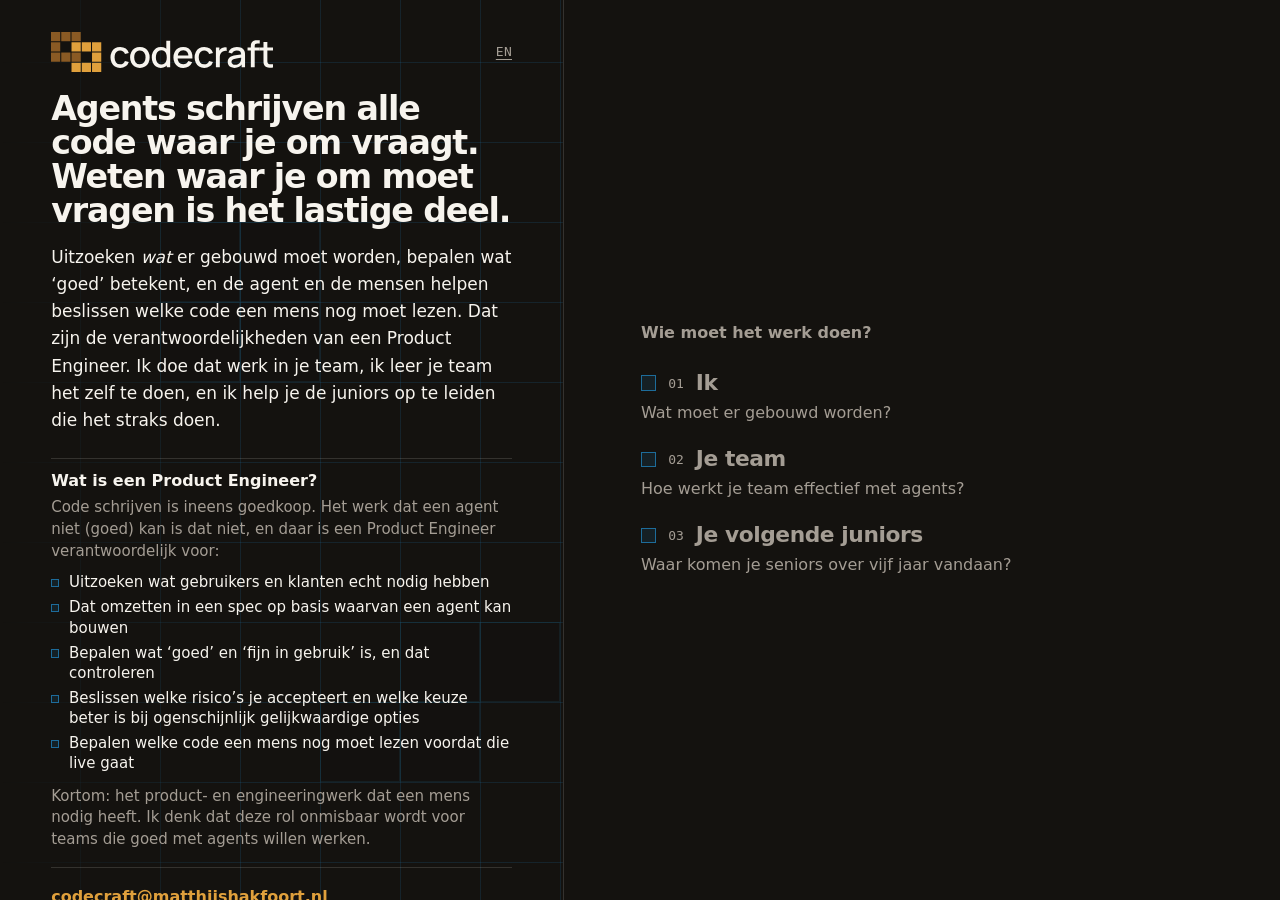
==== commit 1b780f77: "Finish the Dutch page Human revision of the translated first version. The Dutch page now matches the" ====
--- a/nl/index.html
+++ b/nl/index.html
@@ -18,7 +18,7 @@
       same holds for the ?v= on background.js and site.js at the end of the
       body. Keep all three in step with the English page.
     -->
-    <link rel="stylesheet" href="../style.css?v=12" />
+    <link rel="stylesheet" href="../style.css?v=13" />
     <link rel="icon" href="/logo/codecraft-favicon.svg" type="image/svg+xml" />
     <link rel="alternate" hreflang="en" href="https://matthijshakfoort.nl/" />
     <link
@@ -134,20 +134,21 @@
         <section class="definition" aria-labelledby="definition-title">
           <h2 id="definition-title">Wat is een Product Engineer?</h2>
           <p class="definition-intro">
-            Code schrijven werd goedkoop. Het werk dat een agent niet (goed)
-            kan, werd dat niet, en daar is een Product Engineer verantwoordelijk
-            voor:
+            Code schrijven is ineens goedkoop. Het werk dat een agent niet
+            (goed) kan is dat niet, en daar is een Product Engineer
+            verantwoordelijk voor:
           </p>
           <ul>
             <li>Uitzoeken wat gebruikers en klanten echt nodig hebben</li>
-            <li>Dat omzetten in een spec waar een agent mee kan bouwen</li>
-            <li>
-              Bepalen wat ‘goed’ en ‘een plezier om te gebruiken’ is, en dat
-              controleren
-            </li>
-            <li>
-              Beslissen welke risico’s je accepteert en welke afwegingen je
-              maakt
+            <li>
+              Dat omzetten in een spec op basis waarvan een agent kan bouwen
+            </li>
+            <li>
+              Bepalen wat ‘goed’ en ‘fijn in gebruik’ is, en dat controleren
+            </li>
+            <li>
+              Beslissen welke risico’s je accepteert en welke keuze beter is bij
+              ogenschijnlijk gelijkwaardige opties
             </li>
             <li>
               Bepalen welke code een mens nog moet lezen voordat die live gaat
@@ -212,16 +213,17 @@
           <blockquote>
             Bij het integreren van een LLM: gewone code doet alles wat gewone
             code kan. Het model krijgt alleen het deel waar het goed in is:
-            oordelen en tekst begrijpen.
+            tekstbegrip en (gelimiteerd) oordeel.
           </blockquote>
 
           <h3>Tooling die je team efficiënter maakt</h3>
           <p>
-            De juiste tooling haalt de frictie uit het werkproces van je team,
-            zodat je team zijn tijd besteedt aan product engineering. Een deel
-            daarvan moet je team nog steeds kopen, maar het omslagpunt is
-            verschoven. Meer software kan nu specifiek zijn voor je team of
-            bedrijf, en dat deel bouw of richt ik in.
+            De juiste tooling haalt de wrijving uit het werkproces van je team,
+            zodat je team haar tijd kan besteden aan product engineering. Een
+            deel van de ondersteunende tools kan nog steeds het beste worden
+            ingekocht, maar het omslagpunt is verschoven. Meer software kan nu
+            specifiek zijn voor je team of bedrijf, en dat deel bouw ik of richt
+            ik in.
           </p>
           <div class="split">
             <div class="split-buy">
@@ -229,7 +231,7 @@
               <ul>
                 <li>De coding agent zelf</li>
                 <li>Een gehoste AI-reviewdienst</li>
-                <li>Hosting en sandboxes voor agents op de achtergrond</li>
+                <li>Hosting en sandboxes voor autonome agents</li>
                 <li>LLM-observability</li>
                 <li>Preview-deployments</li>
               </ul>
@@ -240,38 +242,44 @@
                 <li>Instructiebestanden en projecttemplates</li>
                 <li>
                   Skills voor terugkerend werk: releases, migraties,
-                  incidentnotities, specs omzetten naar tickets, en nog veel
-                  meer
+                  incidentnotities, het omzetten van specs naar tickets. In
+                  essentie, alle taken die herhaaldelijk terugkomen
                 </li>
                 <li>
-                  Hooks die voorkomen dat de agent ontspoort: formatting,
-                  geblokkeerde commando’s, beschermde paden
+                  Hooks die voorkomen dat de agent ontspoort. Bijvoorbeeld
+                  formatting, geblokkeerde commando’s, beschermde paden
                 </li>
-                <li>Eigen linters en structurele tests</li>
+                <li>Maatwerk linters en structurele tests</li>
                 <li>
-                  Het reviewbeleid (welke code een mens leest) en een reviewer
-                  die het toepast
+                  Het reviewbeleid (welke code een mens leest, welke aan review
+                  agent) en een reviewer die het toepast
                 </li>
-                <li>Eval-sets en CI-gates</li>
-                <li>Interne MCP-servers en CLI’s voor jullie eigen systemen</li>
-                <li>Een raamwerk voor continue verbetering</li>
+                <li>
+                  Eval-sets voor kwaliteitsbewaking en CI-gates voor deployments
+                  met vertrouwen
+                </li>
+                <li>
+                  Interne MCP-servers en CLI’s om je eigen systemen te
+                  ontsluiten
+                </li>
+                <li>Een methode voor continue semi-automatische verbetering</li>
               </ul>
             </div>
           </div>
           <p>
             Die tooling ondersteunt je team en zorgt dat het op deze nieuwe
-            manier blijft werken als ik weg ben. Het doel is mezelf overbodig te
-            maken.
+            manier blijft werken als ik weg ben. Het doel is mijzelf overbodig
+            te maken.
           </p>
 
           <h3>Zelf bouwen of niet?</h3>
           <p>
-            Kleine tools zijn goedkoop geworden om te bouwen. Eigenaar zijn
-            ervan niet. Drie vragen helpen je te bepalen wat je doet.
+            Kleine tools zijn goedkoop geworden om te bouwen. Eigenaar ervan
+            zijn niet. Drie vragen helpen je te bepalen wat je doet.
           </p>
           <form class="check" data-check aria-describedby="check-verdict">
             <fieldset>
-              <legend>Zijn mensen ervan afhankelijk?</legend>
+              <legend>Zijn mensen afhankelijk van de tool?</legend>
               <div class="yes-no">
                 <label
                   ><input type="radio" name="depend" value="yes" /><span
@@ -287,11 +295,13 @@
               <p
                 class="outcome"
                 aria-live="polite"
-                data-text-yes="Alleen een menselijke eigenaar kan bij bugmeldingen en wijzigingsverzoeken de juiste afwegingen maken en het werkend houden."
+                data-text-yes="Alleen een menselijke eigenaar kan bij bugmeldingen en wijzigingsverzoeken de juiste afwegingen maken."
               ></p>
             </fieldset>
             <fieldset>
-              <legend>Kan het belangrijke data wijzigen of blootleggen?</legend>
+              <legend>
+                Kan de tool belangrijke data wijzigen of blootleggen?
+              </legend>
               <div class="yes-no">
                 <label
                   ><input type="radio" name="data" value="yes" /><span
@@ -307,12 +317,12 @@
               <p
                 class="outcome"
                 aria-live="polite"
-                data-text-yes="Dit heeft een goede spec, grondige verificatie, monitoring en een eigenaar nodig."
+                data-text-yes="De tool heeft een goede specificatie, grondige verificatie, monitoring en een eigenaar nodig."
               ></p>
             </fieldset>
             <fieldset>
               <legend>
-                Ligt het werk stil of loopt het flink vertraging op als het
+                Ligt het werk stil of loopt het flink vertraging op als de tool
                 verdwijnt?
               </legend>
               <div class="yes-no">
@@ -330,7 +340,7 @@
               <p
                 class="outcome"
                 aria-live="polite"
-                data-text-yes="Het heeft monitoring nodig, en een plan voor als het faalt."
+                data-text-yes="De tool heeft monitoring nodig, en een plan voor als het faalt."
               ></p>
             </fieldset>
             <output
@@ -339,7 +349,7 @@
               data-state="unanswered"
               data-text-unanswered="Beantwoord de drie vragen om te zien wat het nodig heeft."
               data-text-build="Bouw het zelf, en snel."
-              data-text-needs-owner="Het heeft een spec, controles en een eigenaar nodig. Dat is werk voor een Product Engineer."
+              data-text-needs-owner="De tool heeft een spec, controles en een eigenaar nodig. Dat is werk voor een Product Engineer."
               aria-live="polite"
               >Beantwoord de drie vragen om te zien wat het nodig heeft.</output
             >
@@ -357,8 +367,8 @@
             Je eigen mensen worden eigenaar van de software. Ze krijgen de
             tests, een geschreven spec, de conventies en, als er een LLM in zit,
             een eval-set, zodat de volgende persoon of agent er veilig in kan
-            werken. Je team beheert het. Ik blijf graag bereikbaar voor de
-            momenten dat ze een second opinion willen.
+            werken. Je team beheert het. Op de momenten dat ze een second
+            opinion willen ben ik beschikbaar.
           </p>
 
           <dl class="terms">
@@ -379,14 +389,14 @@
               een systeem dat de notes van elke developer reviewt (en ze
               vriendelijk aanspoort om ze te verbeteren) en ze samenvoegt tot
               een voorstel voor de lijst. Het samenstellen van de lijst ging
-              naar ongeveer een uur. En als behoorlijk groot bijkomend voordeel
-              moesten de developers nadenken over het probleem dat ze oplosten,
-              de oplossing en de impact. Dat verbeterde zowel de kwaliteit van
-              de notes als de mindset van de developers.
+              naar ongeveer een uur. En de developers moeten nadenken over het
+              probleem dat ze oplosten, de oplossing en de impact. Dat
+              verbeterde zowel de kwaliteit van de notes als de mindset van de
+              developers.
             </dd>
             <dt>Om te beginnen</dt>
             <dd class="cta">
-              Vertel me waar frictie in processen de tijd van je team opslokt.
+              Vertel me waar wrijving in processen de tijd van je team opslokt.
               <a
                 href="mailto:codecraft@matthijshakfoort.nl?subject=Een%20proces%20dat%20onze%20tijd%20opslokt"
                 >Mail codecraft@matthijshakfoort.nl</a
@@ -405,22 +415,23 @@
           </header>
           <h3>Je eigen mensen groeien in de rol</h3>
           <p>
-            Training, coaching en het goede voorbeeld geven. Dat voorbeeld geef
-            je tijdens het werk zelf, dus dit begint vaak als hands-on werk.
-            Drie dingen gaan vaak mis als teams op deze nieuwe manier gaan
-            werken, en ik coach je team om ze te voorkomen:
+            Wat bied ik? Training, coaching en het goede voorbeeld geven. Dat
+            voorbeeld geef je tijdens het werk zelf, dus dit begint vaak als
+            hands-on werk. Drie dingen gaan vaak mis als teams op deze nieuwe
+            manier gaan werken, en ik coach je team om ze te voorkomen:
           </p>
           <ul class="bullets">
             <li>
               <strong>De agent laten begrijpen wat je bedoelt.</strong> De agent
               bouwt iets goeds, maar niet wat je bedoelde, vaak omdat niemand de
-              agent helder kon uitleggen wat de gebruiker echt wil.
+              agent op de juiste manier kon uitleggen wat de gebruiker echt wil.
             </li>
             <li>
               <strong>AFK-agents of human-in-the-loop?</strong> Uren of zelfs
               dagen kwijt omdat een agent de bedoeling van de gebruiker verkeerd
-              begreep, of aan meekijken bij agents die dat niet nodig hadden.
-              Het juiste niveau van automatisering kiezen is lastig.
+              begreep, of aan meekijken bij agents die dat achteraf niet nodig
+              hadden. Het juiste niveau van automatisering kiezen voor de juiste
+              taak is lastig.
             </li>
             <li>
               <strong>Apps onderhoudbaar houden voor mens én agent.</strong>
@@ -437,7 +448,8 @@
             </li>
             <li>
               Schat in hoe groot de schade van een fout kan zijn: laat de agent
-              alleen werken of blijf erbij, en kies de code die een mens leest.
+              autonoom werken of blijf erbij, en kies de code die een mens
+              leest.
             </li>
             <li>
               Leg elke conventie vast die het werk opleverde, voor mensen en
@@ -487,8 +499,8 @@
           <h3>Waar komen je seniors over vijf jaar vandaan?</h3>
           <p>
             Juniors leerden het vak door code te schrijven op basis van strak
-            afgebakende tickets. Dat werk doen agents nu, dus wie juniors op
-            tickets traint, traint ze voor het werk dat agents al doen.
+            afgebakende tickets. Dat werk doen agents nu, dus wie juniors op dat
+            soort tickets traint, traint ze voor het werk dat agents al doen.
           </p>
           <p>
             Heb je al juniors? Nu agents de tickets coderen, hebben ze ander
@@ -497,20 +509,20 @@
           </p>
           <p>
             Ik laat ze beginnen met het werk dat agents niet kunnen: praten met
-            gebruikers en klanten, specs schrijven, test seams kiezen,
-            inschatten hoe groot de schade van een fout kan zijn. Ze lezen en
-            draaien code vanaf dag één, via de spec die ze zelf schreven en de
-            tests die daarop controleren. Zelf code schrijven voor de kritieke
-            delen leren ze later.
+            gebruikers en klanten, specs schrijven, kiezen op welke grenzen
+            tests moeten komen, inschatten hoe groot de schade van een bug kan
+            zijn. Ze lezen en produceren code vanaf dag één, via de spec die ze
+            zelf schreven en de tests die daarop controleren. Zelf code
+            schrijven voor de kritieke delen leren ze later.
           </p>
           <p>
             Ik help ook het team eromheen in te richten: waar juniors mee
             beginnen, met wie ze praten en hoe hun specs worden gereviewd. Je
-            seniors reviewen de werkwijze en het proces van een junior net zo
-            goed als de code.
-          </p>
-
-          <h3>Een sollicitatie die de juiste dingen test</h3>
+            seniors reviewen de code, maar misschien nog wel meer de werkwijze
+            en het proces van een junior.
+          </p>
+
+          <h3>Een sollicitatiegesprek dat de juiste dingen test</h3>
           <ol class="steps">
             <li>
               Een gesprek van 20 minuten met een ‘gebruiker’, gespeeld door
@@ -520,7 +532,8 @@
               Op basis daarvan schrijft de kandidaat een spec van één pagina.
             </li>
             <li>
-              Een review van code die een agent op basis van die spec bouwde.
+              Dan doen we een review van code die een agent op basis van die
+              spec bouwde.
             </li>
           </ol>
 
@@ -536,9 +549,9 @@
           <dl class="terms">
             <dt>Typische opdracht</dt>
             <dd>
-              Je volgende wervingsronde voor juniors. Ik ontwerp de opdracht en
-              zit bij de sollicitatiegesprekken, daarna coach ik de nieuwe
-              collega drie maanden lang één dag per week.
+              Je volgende wervingsronde voor juniors of stagiairs. Ik ontwerp de
+              opdracht en zit bij de sollicitatiegesprekken, daarna coach ik de
+              nieuwe collega drie maanden lang één dag per week.
             </dd>
             <dt>Ervaring</dt>
             <dd>
@@ -565,16 +578,16 @@
             architect, vooral in TypeScript, vooral in teams van vijf tot
             vijftien mensen. De delen van dat werk die agents niet doen
             (requirements-interviews, domeinmodellering, bepalen welke tests een
-            wijziging nodig heeft, beoordelen of iets goed is en of het een
-            plezier is om te gebruiken) zijn de delen die me altijd het meest
-            hebben beziggehouden. Ze houden me ook met beide benen op de grond
-            nu de tools om de paar maanden veranderen.
+            wijziging nodig heeft, beoordelen of iets goed is en of het fijn is
+            om te gebruiken) zijn de delen die me altijd het meest hebben
+            beziggehouden. Ze houden me ook met beide benen op de grond nu de
+            tools om de paar maanden veranderen.
           </p>
 
           <h2 class="label">Waarschijnlijk geen goede match als</h2>
           <ul class="bullets">
             <li>je een vaste prijs wilt zonder verkennende fase;</li>
-            <li>je developers tien keer zo snel wilt maken;</li>
+            <li>je je developers tien keer zo snel wil laten werken;</li>
             <li>je een kleine no-code-koppeling nodig hebt.</li>
           </ul>
 
@@ -603,8 +616,8 @@
                 something the Buyer checks before a contract conversation.
               -->
               <p class="fine">
-                Gevestigd in het oosten van Nederland. Op afstand overal; op
-                locatie of hybride in het oosten of midden van Nederland.<br />
+                Gevestigd in Zutphen. Remote mogelijk; op locatie of hybride in
+                het oosten en midden van Nederland.<br />
                 Codecraft, KvK 42120215
               </p>
             </div>
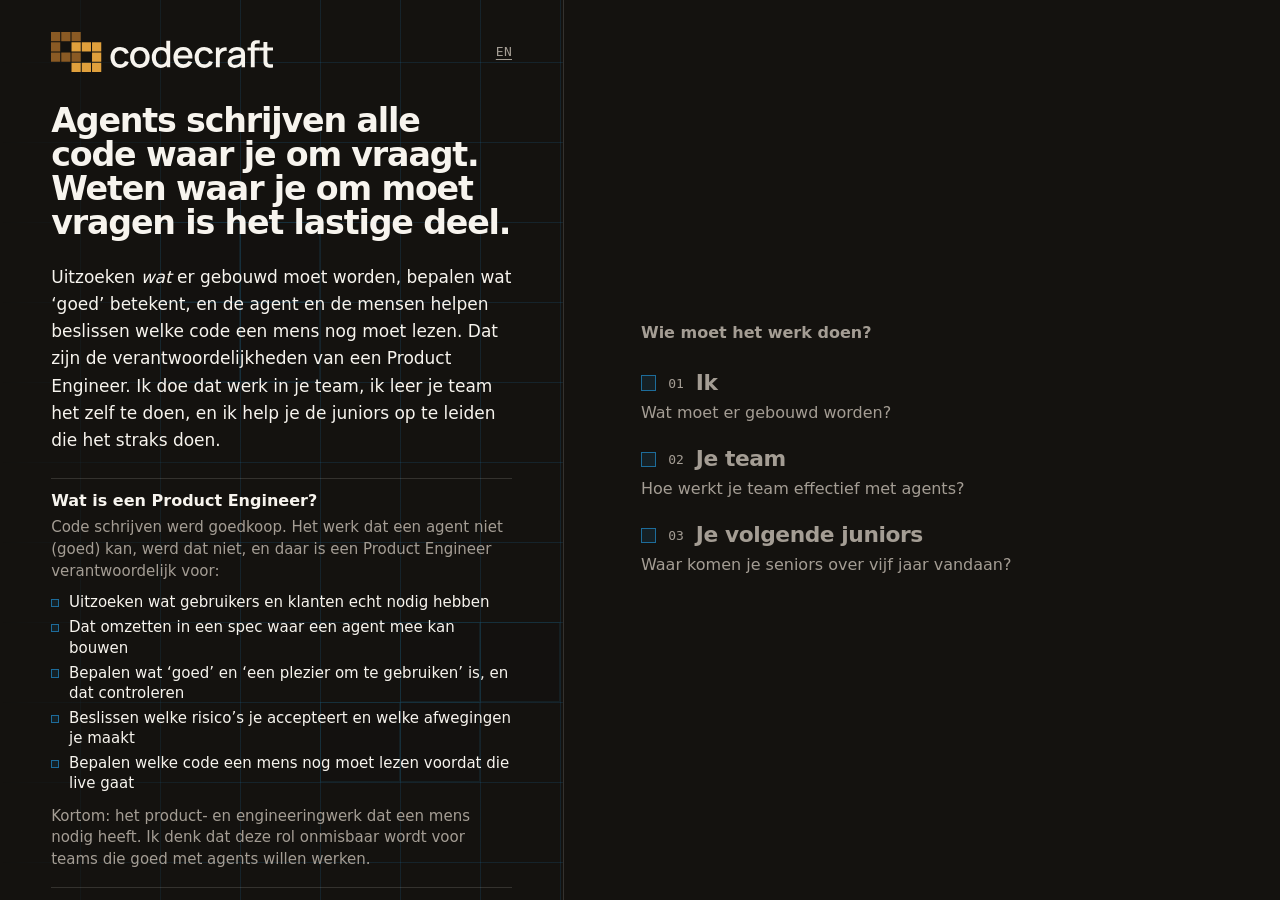
==== commit 1b3d58d0: "Give the claim more air above and below Widen the gap between the logo and the claim, and between th" ====
--- a/nl/index.html
+++ b/nl/index.html
@@ -134,21 +134,20 @@
         <section class="definition" aria-labelledby="definition-title">
           <h2 id="definition-title">Wat is een Product Engineer?</h2>
           <p class="definition-intro">
-            Code schrijven is ineens goedkoop. Het werk dat een agent niet
-            (goed) kan is dat niet, en daar is een Product Engineer
-            verantwoordelijk voor:
+            Code schrijven werd goedkoop. Het werk dat een agent niet (goed)
+            kan, werd dat niet, en daar is een Product Engineer verantwoordelijk
+            voor:
           </p>
           <ul>
             <li>Uitzoeken wat gebruikers en klanten echt nodig hebben</li>
-            <li>
-              Dat omzetten in een spec op basis waarvan een agent kan bouwen
-            </li>
-            <li>
-              Bepalen wat ‘goed’ en ‘fijn in gebruik’ is, en dat controleren
-            </li>
-            <li>
-              Beslissen welke risico’s je accepteert en welke keuze beter is bij
-              ogenschijnlijk gelijkwaardige opties
+            <li>Dat omzetten in een spec waar een agent mee kan bouwen</li>
+            <li>
+              Bepalen wat ‘goed’ en ‘een plezier om te gebruiken’ is, en dat
+              controleren
+            </li>
+            <li>
+              Beslissen welke risico’s je accepteert en welke afwegingen je
+              maakt
             </li>
             <li>
               Bepalen welke code een mens nog moet lezen voordat die live gaat
@@ -213,17 +212,16 @@
           <blockquote>
             Bij het integreren van een LLM: gewone code doet alles wat gewone
             code kan. Het model krijgt alleen het deel waar het goed in is:
-            tekstbegrip en (gelimiteerd) oordeel.
+            oordelen en tekst begrijpen.
           </blockquote>
 
           <h3>Tooling die je team efficiënter maakt</h3>
           <p>
-            De juiste tooling haalt de wrijving uit het werkproces van je team,
-            zodat je team haar tijd kan besteden aan product engineering. Een
-            deel van de ondersteunende tools kan nog steeds het beste worden
-            ingekocht, maar het omslagpunt is verschoven. Meer software kan nu
-            specifiek zijn voor je team of bedrijf, en dat deel bouw ik of richt
-            ik in.
+            De juiste tooling haalt de frictie uit het werkproces van je team,
+            zodat je team zijn tijd besteedt aan product engineering. Een deel
+            daarvan moet je team nog steeds kopen, maar het omslagpunt is
+            verschoven. Meer software kan nu specifiek zijn voor je team of
+            bedrijf, en dat deel bouw of richt ik in.
           </p>
           <div class="split">
             <div class="split-buy">
@@ -231,7 +229,7 @@
               <ul>
                 <li>De coding agent zelf</li>
                 <li>Een gehoste AI-reviewdienst</li>
-                <li>Hosting en sandboxes voor autonome agents</li>
+                <li>Hosting en sandboxes voor agents op de achtergrond</li>
                 <li>LLM-observability</li>
                 <li>Preview-deployments</li>
               </ul>
@@ -242,44 +240,38 @@
                 <li>Instructiebestanden en projecttemplates</li>
                 <li>
                   Skills voor terugkerend werk: releases, migraties,
-                  incidentnotities, het omzetten van specs naar tickets. In
-                  essentie, alle taken die herhaaldelijk terugkomen
+                  incidentnotities, specs omzetten naar tickets, en nog veel
+                  meer
                 </li>
                 <li>
-                  Hooks die voorkomen dat de agent ontspoort. Bijvoorbeeld
-                  formatting, geblokkeerde commando’s, beschermde paden
+                  Hooks die voorkomen dat de agent ontspoort: formatting,
+                  geblokkeerde commando’s, beschermde paden
                 </li>
-                <li>Maatwerk linters en structurele tests</li>
+                <li>Eigen linters en structurele tests</li>
                 <li>
-                  Het reviewbeleid (welke code een mens leest, welke aan review
-                  agent) en een reviewer die het toepast
+                  Het reviewbeleid (welke code een mens leest) en een reviewer
+                  die het toepast
                 </li>
-                <li>
-                  Eval-sets voor kwaliteitsbewaking en CI-gates voor deployments
-                  met vertrouwen
-                </li>
-                <li>
-                  Interne MCP-servers en CLI’s om je eigen systemen te
-                  ontsluiten
-                </li>
-                <li>Een methode voor continue semi-automatische verbetering</li>
+                <li>Eval-sets en CI-gates</li>
+                <li>Interne MCP-servers en CLI’s voor jullie eigen systemen</li>
+                <li>Een raamwerk voor continue verbetering</li>
               </ul>
             </div>
           </div>
           <p>
             Die tooling ondersteunt je team en zorgt dat het op deze nieuwe
-            manier blijft werken als ik weg ben. Het doel is mijzelf overbodig
-            te maken.
+            manier blijft werken als ik weg ben. Het doel is mezelf overbodig te
+            maken.
           </p>
 
           <h3>Zelf bouwen of niet?</h3>
           <p>
-            Kleine tools zijn goedkoop geworden om te bouwen. Eigenaar ervan
-            zijn niet. Drie vragen helpen je te bepalen wat je doet.
+            Kleine tools zijn goedkoop geworden om te bouwen. Eigenaar zijn
+            ervan niet. Drie vragen helpen je te bepalen wat je doet.
           </p>
           <form class="check" data-check aria-describedby="check-verdict">
             <fieldset>
-              <legend>Zijn mensen afhankelijk van de tool?</legend>
+              <legend>Zijn mensen ervan afhankelijk?</legend>
               <div class="yes-no">
                 <label
                   ><input type="radio" name="depend" value="yes" /><span
@@ -295,13 +287,11 @@
               <p
                 class="outcome"
                 aria-live="polite"
-                data-text-yes="Alleen een menselijke eigenaar kan bij bugmeldingen en wijzigingsverzoeken de juiste afwegingen maken."
+                data-text-yes="Alleen een menselijke eigenaar kan bij bugmeldingen en wijzigingsverzoeken de juiste afwegingen maken en het werkend houden."
               ></p>
             </fieldset>
             <fieldset>
-              <legend>
-                Kan de tool belangrijke data wijzigen of blootleggen?
-              </legend>
+              <legend>Kan het belangrijke data wijzigen of blootleggen?</legend>
               <div class="yes-no">
                 <label
                   ><input type="radio" name="data" value="yes" /><span
@@ -317,12 +307,12 @@
               <p
                 class="outcome"
                 aria-live="polite"
-                data-text-yes="De tool heeft een goede specificatie, grondige verificatie, monitoring en een eigenaar nodig."
+                data-text-yes="Dit heeft een goede spec, grondige verificatie, monitoring en een eigenaar nodig."
               ></p>
             </fieldset>
             <fieldset>
               <legend>
-                Ligt het werk stil of loopt het flink vertraging op als de tool
+                Ligt het werk stil of loopt het flink vertraging op als het
                 verdwijnt?
               </legend>
               <div class="yes-no">
@@ -340,7 +330,7 @@
               <p
                 class="outcome"
                 aria-live="polite"
-                data-text-yes="De tool heeft monitoring nodig, en een plan voor als het faalt."
+                data-text-yes="Het heeft monitoring nodig, en een plan voor als het faalt."
               ></p>
             </fieldset>
             <output
@@ -349,7 +339,7 @@
               data-state="unanswered"
               data-text-unanswered="Beantwoord de drie vragen om te zien wat het nodig heeft."
               data-text-build="Bouw het zelf, en snel."
-              data-text-needs-owner="De tool heeft een spec, controles en een eigenaar nodig. Dat is werk voor een Product Engineer."
+              data-text-needs-owner="Het heeft een spec, controles en een eigenaar nodig. Dat is werk voor een Product Engineer."
               aria-live="polite"
               >Beantwoord de drie vragen om te zien wat het nodig heeft.</output
             >
@@ -367,8 +357,8 @@
             Je eigen mensen worden eigenaar van de software. Ze krijgen de
             tests, een geschreven spec, de conventies en, als er een LLM in zit,
             een eval-set, zodat de volgende persoon of agent er veilig in kan
-            werken. Je team beheert het. Op de momenten dat ze een second
-            opinion willen ben ik beschikbaar.
+            werken. Je team beheert het. Ik blijf graag bereikbaar voor de
+            momenten dat ze een second opinion willen.
           </p>
 
           <dl class="terms">
@@ -389,14 +379,14 @@
               een systeem dat de notes van elke developer reviewt (en ze
               vriendelijk aanspoort om ze te verbeteren) en ze samenvoegt tot
               een voorstel voor de lijst. Het samenstellen van de lijst ging
-              naar ongeveer een uur. En de developers moeten nadenken over het
-              probleem dat ze oplosten, de oplossing en de impact. Dat
-              verbeterde zowel de kwaliteit van de notes als de mindset van de
-              developers.
+              naar ongeveer een uur. En als behoorlijk groot bijkomend voordeel
+              moesten de developers nadenken over het probleem dat ze oplosten,
+              de oplossing en de impact. Dat verbeterde zowel de kwaliteit van
+              de notes als de mindset van de developers.
             </dd>
             <dt>Om te beginnen</dt>
             <dd class="cta">
-              Vertel me waar wrijving in processen de tijd van je team opslokt.
+              Vertel me waar frictie in processen de tijd van je team opslokt.
               <a
                 href="mailto:codecraft@matthijshakfoort.nl?subject=Een%20proces%20dat%20onze%20tijd%20opslokt"
                 >Mail codecraft@matthijshakfoort.nl</a
@@ -415,23 +405,22 @@
           </header>
           <h3>Je eigen mensen groeien in de rol</h3>
           <p>
-            Wat bied ik? Training, coaching en het goede voorbeeld geven. Dat
-            voorbeeld geef je tijdens het werk zelf, dus dit begint vaak als
-            hands-on werk. Drie dingen gaan vaak mis als teams op deze nieuwe
-            manier gaan werken, en ik coach je team om ze te voorkomen:
+            Training, coaching en het goede voorbeeld geven. Dat voorbeeld geef
+            je tijdens het werk zelf, dus dit begint vaak als hands-on werk.
+            Drie dingen gaan vaak mis als teams op deze nieuwe manier gaan
+            werken, en ik coach je team om ze te voorkomen:
           </p>
           <ul class="bullets">
             <li>
               <strong>De agent laten begrijpen wat je bedoelt.</strong> De agent
               bouwt iets goeds, maar niet wat je bedoelde, vaak omdat niemand de
-              agent op de juiste manier kon uitleggen wat de gebruiker echt wil.
+              agent helder kon uitleggen wat de gebruiker echt wil.
             </li>
             <li>
               <strong>AFK-agents of human-in-the-loop?</strong> Uren of zelfs
               dagen kwijt omdat een agent de bedoeling van de gebruiker verkeerd
-              begreep, of aan meekijken bij agents die dat achteraf niet nodig
-              hadden. Het juiste niveau van automatisering kiezen voor de juiste
-              taak is lastig.
+              begreep, of aan meekijken bij agents die dat niet nodig hadden.
+              Het juiste niveau van automatisering kiezen is lastig.
             </li>
             <li>
               <strong>Apps onderhoudbaar houden voor mens én agent.</strong>
@@ -448,8 +437,7 @@
             </li>
             <li>
               Schat in hoe groot de schade van een fout kan zijn: laat de agent
-              autonoom werken of blijf erbij, en kies de code die een mens
-              leest.
+              alleen werken of blijf erbij, en kies de code die een mens leest.
             </li>
             <li>
               Leg elke conventie vast die het werk opleverde, voor mensen en
@@ -499,8 +487,8 @@
           <h3>Waar komen je seniors over vijf jaar vandaan?</h3>
           <p>
             Juniors leerden het vak door code te schrijven op basis van strak
-            afgebakende tickets. Dat werk doen agents nu, dus wie juniors op dat
-            soort tickets traint, traint ze voor het werk dat agents al doen.
+            afgebakende tickets. Dat werk doen agents nu, dus wie juniors op
+            tickets traint, traint ze voor het werk dat agents al doen.
           </p>
           <p>
             Heb je al juniors? Nu agents de tickets coderen, hebben ze ander
@@ -509,20 +497,20 @@
           </p>
           <p>
             Ik laat ze beginnen met het werk dat agents niet kunnen: praten met
-            gebruikers en klanten, specs schrijven, kiezen op welke grenzen
-            tests moeten komen, inschatten hoe groot de schade van een bug kan
-            zijn. Ze lezen en produceren code vanaf dag één, via de spec die ze
-            zelf schreven en de tests die daarop controleren. Zelf code
-            schrijven voor de kritieke delen leren ze later.
+            gebruikers en klanten, specs schrijven, test seams kiezen,
+            inschatten hoe groot de schade van een fout kan zijn. Ze lezen en
+            draaien code vanaf dag één, via de spec die ze zelf schreven en de
+            tests die daarop controleren. Zelf code schrijven voor de kritieke
+            delen leren ze later.
           </p>
           <p>
             Ik help ook het team eromheen in te richten: waar juniors mee
             beginnen, met wie ze praten en hoe hun specs worden gereviewd. Je
-            seniors reviewen de code, maar misschien nog wel meer de werkwijze
-            en het proces van een junior.
-          </p>
-
-          <h3>Een sollicitatiegesprek dat de juiste dingen test</h3>
+            seniors reviewen de werkwijze en het proces van een junior net zo
+            goed als de code.
+          </p>
+
+          <h3>Een sollicitatie die de juiste dingen test</h3>
           <ol class="steps">
             <li>
               Een gesprek van 20 minuten met een ‘gebruiker’, gespeeld door
@@ -532,8 +520,7 @@
               Op basis daarvan schrijft de kandidaat een spec van één pagina.
             </li>
             <li>
-              Dan doen we een review van code die een agent op basis van die
-              spec bouwde.
+              Een review van code die een agent op basis van die spec bouwde.
             </li>
           </ol>
 
@@ -549,9 +536,9 @@
           <dl class="terms">
             <dt>Typische opdracht</dt>
             <dd>
-              Je volgende wervingsronde voor juniors of stagiairs. Ik ontwerp de
-              opdracht en zit bij de sollicitatiegesprekken, daarna coach ik de
-              nieuwe collega drie maanden lang één dag per week.
+              Je volgende wervingsronde voor juniors. Ik ontwerp de opdracht en
+              zit bij de sollicitatiegesprekken, daarna coach ik de nieuwe
+              collega drie maanden lang één dag per week.
             </dd>
             <dt>Ervaring</dt>
             <dd>
@@ -578,16 +565,16 @@
             architect, vooral in TypeScript, vooral in teams van vijf tot
             vijftien mensen. De delen van dat werk die agents niet doen
             (requirements-interviews, domeinmodellering, bepalen welke tests een
-            wijziging nodig heeft, beoordelen of iets goed is en of het fijn is
-            om te gebruiken) zijn de delen die me altijd het meest hebben
-            beziggehouden. Ze houden me ook met beide benen op de grond nu de
-            tools om de paar maanden veranderen.
+            wijziging nodig heeft, beoordelen of iets goed is en of het een
+            plezier is om te gebruiken) zijn de delen die me altijd het meest
+            hebben beziggehouden. Ze houden me ook met beide benen op de grond
+            nu de tools om de paar maanden veranderen.
           </p>
 
           <h2 class="label">Waarschijnlijk geen goede match als</h2>
           <ul class="bullets">
             <li>je een vaste prijs wilt zonder verkennende fase;</li>
-            <li>je je developers tien keer zo snel wil laten werken;</li>
+            <li>je developers tien keer zo snel wilt maken;</li>
             <li>je een kleine no-code-koppeling nodig hebt.</li>
           </ul>
 
@@ -616,8 +603,8 @@
                 something the Buyer checks before a contract conversation.
               -->
               <p class="fine">
-                Gevestigd in Zutphen. Remote mogelijk; op locatie of hybride in
-                het oosten en midden van Nederland.<br />
+                Gevestigd in het oosten van Nederland. Op afstand overal; op
+                locatie of hybride in het oosten of midden van Nederland.<br />
                 Codecraft, KvK 42120215
               </p>
             </div>
--- a/style.css
+++ b/style.css
@@ -153,7 +153,7 @@
   --rail-pad: clamp(1.5rem, 4vw, 3.5rem);
   --rail-pad-block: var(--rail-pad);
   --logo-height: clamp(1.75rem, 4.5vw, 2.5rem);
-  --claim-gap: clamp(2rem, 7vh, 4.5rem);
+  --claim-gap: clamp(2.5rem, 8vh, 5rem);
   position: relative;
   z-index: 1;
   display: grid;
@@ -235,7 +235,7 @@
 }
 
 .lead {
-  margin-top: 1.5rem;
+  margin-top: 2rem;
   max-width: 32rem;
   font-size: clamp(1.0625rem, 1.3vw, 1.1875rem);
 }
@@ -847,7 +847,7 @@
 @media (min-width: 60.01rem) and (max-height: 56.25rem) {
   main {
     --rail-pad-block: 2rem;
-    --claim-gap: 1.25rem;
+    --claim-gap: 2rem;
   }
 
   .rail h1 {
@@ -855,7 +855,7 @@
   }
 
   .lead {
-    margin-top: 1rem;
+    margin-top: 1.5rem;
   }
 
   .pillar-head h2 {
@@ -923,7 +923,7 @@
   /* No rail height to fit here, so the claim and the answers keep a
      larger size. */
   .rail h1 {
-    margin-top: 2.5rem;
+    margin-top: 3rem;
     font-size: 2.25rem;
   }
 
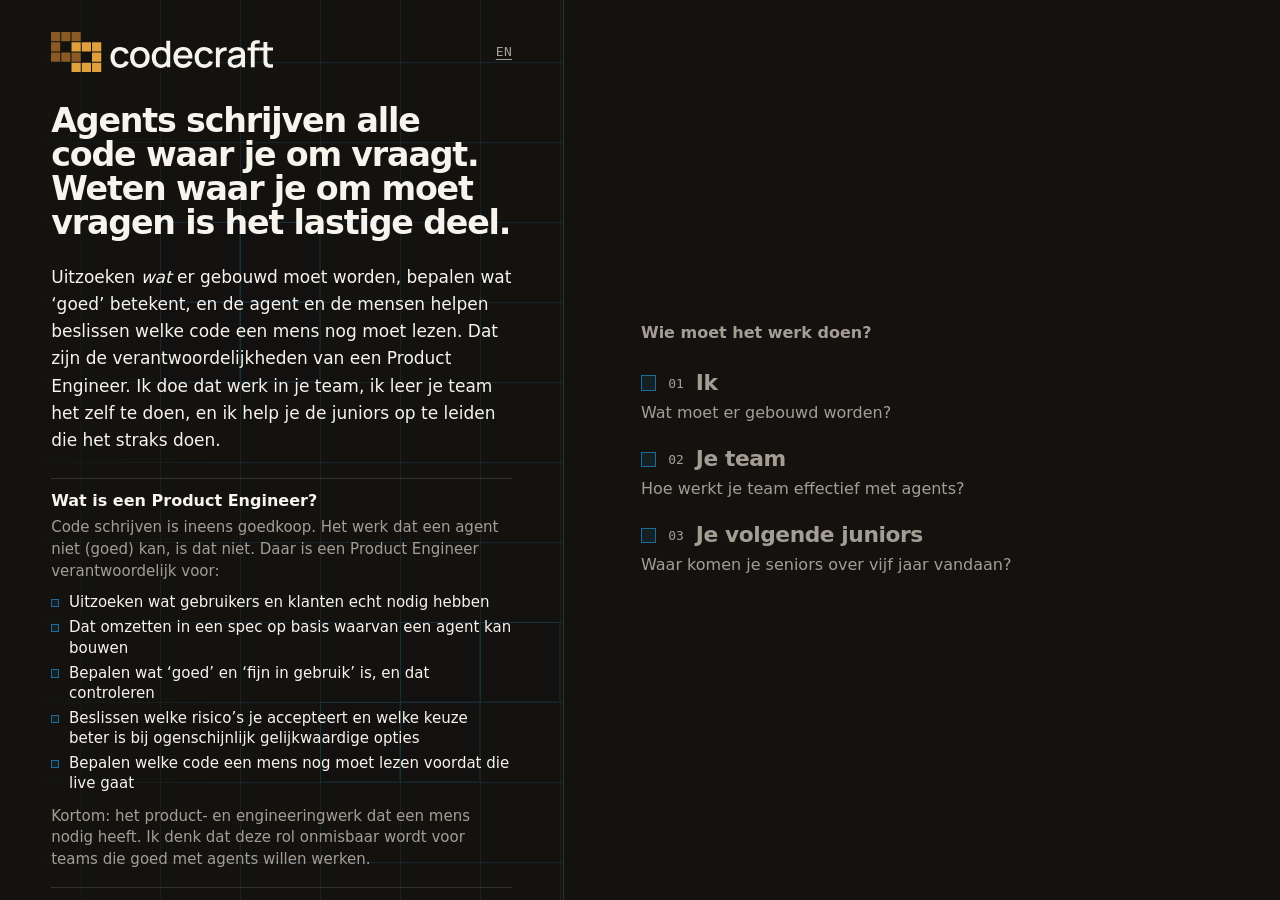
==== commit b2e68a8b: "Fix three small issues in the Dutch copy Comma and sentence split in the definition intro, the revie" ====
--- a/nl/index.html
+++ b/nl/index.html
@@ -134,20 +134,21 @@
         <section class="definition" aria-labelledby="definition-title">
           <h2 id="definition-title">Wat is een Product Engineer?</h2>
           <p class="definition-intro">
-            Code schrijven werd goedkoop. Het werk dat een agent niet (goed)
-            kan, werd dat niet, en daar is een Product Engineer verantwoordelijk
-            voor:
+            Code schrijven is ineens goedkoop. Het werk dat een agent niet
+            (goed) kan, is dat niet. Daar is een Product Engineer
+            verantwoordelijk voor:
           </p>
           <ul>
             <li>Uitzoeken wat gebruikers en klanten echt nodig hebben</li>
-            <li>Dat omzetten in een spec waar een agent mee kan bouwen</li>
-            <li>
-              Bepalen wat ‘goed’ en ‘een plezier om te gebruiken’ is, en dat
-              controleren
-            </li>
-            <li>
-              Beslissen welke risico’s je accepteert en welke afwegingen je
-              maakt
+            <li>
+              Dat omzetten in een spec op basis waarvan een agent kan bouwen
+            </li>
+            <li>
+              Bepalen wat ‘goed’ en ‘fijn in gebruik’ is, en dat controleren
+            </li>
+            <li>
+              Beslissen welke risico’s je accepteert en welke keuze beter is bij
+              ogenschijnlijk gelijkwaardige opties
             </li>
             <li>
               Bepalen welke code een mens nog moet lezen voordat die live gaat
@@ -212,16 +213,17 @@
           <blockquote>
             Bij het integreren van een LLM: gewone code doet alles wat gewone
             code kan. Het model krijgt alleen het deel waar het goed in is:
-            oordelen en tekst begrijpen.
+            tekstbegrip en (gelimiteerd) oordeel.
           </blockquote>
 
           <h3>Tooling die je team efficiënter maakt</h3>
           <p>
-            De juiste tooling haalt de frictie uit het werkproces van je team,
-            zodat je team zijn tijd besteedt aan product engineering. Een deel
-            daarvan moet je team nog steeds kopen, maar het omslagpunt is
-            verschoven. Meer software kan nu specifiek zijn voor je team of
-            bedrijf, en dat deel bouw of richt ik in.
+            De juiste tooling haalt de wrijving uit het werkproces van je team,
+            zodat je team haar tijd kan besteden aan product engineering. Een
+            deel van de ondersteunende tools kan nog steeds het beste worden
+            ingekocht, maar het omslagpunt is verschoven. Meer software kan nu
+            specifiek zijn voor je team of bedrijf, en dat deel bouw ik of richt
+            ik in.
           </p>
           <div class="split">
             <div class="split-buy">
@@ -229,7 +231,7 @@
               <ul>
                 <li>De coding agent zelf</li>
                 <li>Een gehoste AI-reviewdienst</li>
-                <li>Hosting en sandboxes voor agents op de achtergrond</li>
+                <li>Hosting en sandboxes voor autonome agents</li>
                 <li>LLM-observability</li>
                 <li>Preview-deployments</li>
               </ul>
@@ -240,38 +242,44 @@
                 <li>Instructiebestanden en projecttemplates</li>
                 <li>
                   Skills voor terugkerend werk: releases, migraties,
-                  incidentnotities, specs omzetten naar tickets, en nog veel
-                  meer
+                  incidentnotities, het omzetten van specs naar tickets. In
+                  essentie, alle taken die herhaaldelijk terugkomen
                 </li>
                 <li>
-                  Hooks die voorkomen dat de agent ontspoort: formatting,
-                  geblokkeerde commando’s, beschermde paden
+                  Hooks die voorkomen dat de agent ontspoort. Bijvoorbeeld
+                  formatting, geblokkeerde commando’s, beschermde paden
                 </li>
-                <li>Eigen linters en structurele tests</li>
+                <li>Maatwerk linters en structurele tests</li>
                 <li>
-                  Het reviewbeleid (welke code een mens leest) en een reviewer
-                  die het toepast
+                  Het reviewbeleid (welke code een mens leest, welke een review
+                  agent) en een reviewer die het toepast
                 </li>
-                <li>Eval-sets en CI-gates</li>
-                <li>Interne MCP-servers en CLI’s voor jullie eigen systemen</li>
-                <li>Een raamwerk voor continue verbetering</li>
+                <li>
+                  Eval-sets voor kwaliteitsbewaking en CI-gates voor deployments
+                  met vertrouwen
+                </li>
+                <li>
+                  Interne MCP-servers en CLI’s om je eigen systemen te
+                  ontsluiten
+                </li>
+                <li>Een methode voor continue semi-automatische verbetering</li>
               </ul>
             </div>
           </div>
           <p>
             Die tooling ondersteunt je team en zorgt dat het op deze nieuwe
-            manier blijft werken als ik weg ben. Het doel is mezelf overbodig te
-            maken.
+            manier blijft werken als ik weg ben. Het doel is mijzelf overbodig
+            te maken.
           </p>
 
           <h3>Zelf bouwen of niet?</h3>
           <p>
-            Kleine tools zijn goedkoop geworden om te bouwen. Eigenaar zijn
-            ervan niet. Drie vragen helpen je te bepalen wat je doet.
+            Kleine tools zijn goedkoop geworden om te bouwen. Eigenaar ervan
+            zijn niet. Drie vragen helpen je te bepalen wat je doet.
           </p>
           <form class="check" data-check aria-describedby="check-verdict">
             <fieldset>
-              <legend>Zijn mensen ervan afhankelijk?</legend>
+              <legend>Zijn mensen afhankelijk van de tool?</legend>
               <div class="yes-no">
                 <label
                   ><input type="radio" name="depend" value="yes" /><span
@@ -287,11 +295,13 @@
               <p
                 class="outcome"
                 aria-live="polite"
-                data-text-yes="Alleen een menselijke eigenaar kan bij bugmeldingen en wijzigingsverzoeken de juiste afwegingen maken en het werkend houden."
+                data-text-yes="Alleen een menselijke eigenaar kan bij bugmeldingen en wijzigingsverzoeken de juiste afwegingen maken."
               ></p>
             </fieldset>
             <fieldset>
-              <legend>Kan het belangrijke data wijzigen of blootleggen?</legend>
+              <legend>
+                Kan de tool belangrijke data wijzigen of blootleggen?
+              </legend>
               <div class="yes-no">
                 <label
                   ><input type="radio" name="data" value="yes" /><span
@@ -307,12 +317,12 @@
               <p
                 class="outcome"
                 aria-live="polite"
-                data-text-yes="Dit heeft een goede spec, grondige verificatie, monitoring en een eigenaar nodig."
+                data-text-yes="De tool heeft een goede specificatie, grondige verificatie, monitoring en een eigenaar nodig."
               ></p>
             </fieldset>
             <fieldset>
               <legend>
-                Ligt het werk stil of loopt het flink vertraging op als het
+                Ligt het werk stil of loopt het flink vertraging op als de tool
                 verdwijnt?
               </legend>
               <div class="yes-no">
@@ -330,7 +340,7 @@
               <p
                 class="outcome"
                 aria-live="polite"
-                data-text-yes="Het heeft monitoring nodig, en een plan voor als het faalt."
+                data-text-yes="De tool heeft monitoring nodig, en een plan voor als het faalt."
               ></p>
             </fieldset>
             <output
@@ -339,7 +349,7 @@
               data-state="unanswered"
               data-text-unanswered="Beantwoord de drie vragen om te zien wat het nodig heeft."
               data-text-build="Bouw het zelf, en snel."
-              data-text-needs-owner="Het heeft een spec, controles en een eigenaar nodig. Dat is werk voor een Product Engineer."
+              data-text-needs-owner="De tool heeft een spec, controles en een eigenaar nodig. Dat is werk voor een Product Engineer."
               aria-live="polite"
               >Beantwoord de drie vragen om te zien wat het nodig heeft.</output
             >
@@ -357,8 +367,8 @@
             Je eigen mensen worden eigenaar van de software. Ze krijgen de
             tests, een geschreven spec, de conventies en, als er een LLM in zit,
             een eval-set, zodat de volgende persoon of agent er veilig in kan
-            werken. Je team beheert het. Ik blijf graag bereikbaar voor de
-            momenten dat ze een second opinion willen.
+            werken. Je team beheert het. Op de momenten dat ze een second
+            opinion willen ben ik beschikbaar.
           </p>
 
           <dl class="terms">
@@ -379,14 +389,14 @@
               een systeem dat de notes van elke developer reviewt (en ze
               vriendelijk aanspoort om ze te verbeteren) en ze samenvoegt tot
               een voorstel voor de lijst. Het samenstellen van de lijst ging
-              naar ongeveer een uur. En als behoorlijk groot bijkomend voordeel
-              moesten de developers nadenken over het probleem dat ze oplosten,
-              de oplossing en de impact. Dat verbeterde zowel de kwaliteit van
-              de notes als de mindset van de developers.
+              naar ongeveer een uur. En de developers moesten nadenken over het
+              probleem dat ze oplosten, de oplossing en de impact. Dat
+              verbeterde zowel de kwaliteit van de notes als de mindset van de
+              developers.
             </dd>
             <dt>Om te beginnen</dt>
             <dd class="cta">
-              Vertel me waar frictie in processen de tijd van je team opslokt.
+              Vertel me waar wrijving in processen de tijd van je team opslokt.
               <a
                 href="mailto:codecraft@matthijshakfoort.nl?subject=Een%20proces%20dat%20onze%20tijd%20opslokt"
                 >Mail codecraft@matthijshakfoort.nl</a
@@ -405,22 +415,23 @@
           </header>
           <h3>Je eigen mensen groeien in de rol</h3>
           <p>
-            Training, coaching en het goede voorbeeld geven. Dat voorbeeld geef
-            je tijdens het werk zelf, dus dit begint vaak als hands-on werk.
-            Drie dingen gaan vaak mis als teams op deze nieuwe manier gaan
-            werken, en ik coach je team om ze te voorkomen:
+            Wat bied ik? Training, coaching en het goede voorbeeld geven. Dat
+            voorbeeld geef je tijdens het werk zelf, dus dit begint vaak als
+            hands-on werk. Drie dingen gaan vaak mis als teams op deze nieuwe
+            manier gaan werken, en ik coach je team om ze te voorkomen:
           </p>
           <ul class="bullets">
             <li>
               <strong>De agent laten begrijpen wat je bedoelt.</strong> De agent
               bouwt iets goeds, maar niet wat je bedoelde, vaak omdat niemand de
-              agent helder kon uitleggen wat de gebruiker echt wil.
+              agent op de juiste manier kon uitleggen wat de gebruiker echt wil.
             </li>
             <li>
               <strong>AFK-agents of human-in-the-loop?</strong> Uren of zelfs
               dagen kwijt omdat een agent de bedoeling van de gebruiker verkeerd
-              begreep, of aan meekijken bij agents die dat niet nodig hadden.
-              Het juiste niveau van automatisering kiezen is lastig.
+              begreep, of aan meekijken bij agents die dat achteraf niet nodig
+              hadden. Het juiste niveau van automatisering kiezen voor de juiste
+              taak is lastig.
             </li>
             <li>
               <strong>Apps onderhoudbaar houden voor mens én agent.</strong>
@@ -437,7 +448,8 @@
             </li>
             <li>
               Schat in hoe groot de schade van een fout kan zijn: laat de agent
-              alleen werken of blijf erbij, en kies de code die een mens leest.
+              autonoom werken of blijf erbij, en kies de code die een mens
+              leest.
             </li>
             <li>
               Leg elke conventie vast die het werk opleverde, voor mensen en
@@ -487,8 +499,8 @@
           <h3>Waar komen je seniors over vijf jaar vandaan?</h3>
           <p>
             Juniors leerden het vak door code te schrijven op basis van strak
-            afgebakende tickets. Dat werk doen agents nu, dus wie juniors op
-            tickets traint, traint ze voor het werk dat agents al doen.
+            afgebakende tickets. Dat werk doen agents nu, dus wie juniors op dat
+            soort tickets traint, traint ze voor het werk dat agents al doen.
           </p>
           <p>
             Heb je al juniors? Nu agents de tickets coderen, hebben ze ander
@@ -497,20 +509,20 @@
           </p>
           <p>
             Ik laat ze beginnen met het werk dat agents niet kunnen: praten met
-            gebruikers en klanten, specs schrijven, test seams kiezen,
-            inschatten hoe groot de schade van een fout kan zijn. Ze lezen en
-            draaien code vanaf dag één, via de spec die ze zelf schreven en de
-            tests die daarop controleren. Zelf code schrijven voor de kritieke
-            delen leren ze later.
+            gebruikers en klanten, specs schrijven, kiezen op welke grenzen
+            tests moeten komen, inschatten hoe groot de schade van een bug kan
+            zijn. Ze lezen en produceren code vanaf dag één, via de spec die ze
+            zelf schreven en de tests die daarop controleren. Zelf code
+            schrijven voor de kritieke delen leren ze later.
           </p>
           <p>
             Ik help ook het team eromheen in te richten: waar juniors mee
             beginnen, met wie ze praten en hoe hun specs worden gereviewd. Je
-            seniors reviewen de werkwijze en het proces van een junior net zo
-            goed als de code.
-          </p>
-
-          <h3>Een sollicitatie die de juiste dingen test</h3>
+            seniors reviewen de code, maar misschien nog wel meer de werkwijze
+            en het proces van een junior.
+          </p>
+
+          <h3>Een sollicitatiegesprek dat de juiste dingen test</h3>
           <ol class="steps">
             <li>
               Een gesprek van 20 minuten met een ‘gebruiker’, gespeeld door
@@ -520,7 +532,8 @@
               Op basis daarvan schrijft de kandidaat een spec van één pagina.
             </li>
             <li>
-              Een review van code die een agent op basis van die spec bouwde.
+              Dan doen we een review van code die een agent op basis van die
+              spec bouwde.
             </li>
           </ol>
 
@@ -536,9 +549,9 @@
           <dl class="terms">
             <dt>Typische opdracht</dt>
             <dd>
-              Je volgende wervingsronde voor juniors. Ik ontwerp de opdracht en
-              zit bij de sollicitatiegesprekken, daarna coach ik de nieuwe
-              collega drie maanden lang één dag per week.
+              Je volgende wervingsronde voor juniors of stagiairs. Ik ontwerp de
+              opdracht en zit bij de sollicitatiegesprekken, daarna coach ik de
+              nieuwe collega drie maanden lang één dag per week.
             </dd>
             <dt>Ervaring</dt>
             <dd>
@@ -565,16 +578,16 @@
             architect, vooral in TypeScript, vooral in teams van vijf tot
             vijftien mensen. De delen van dat werk die agents niet doen
             (requirements-interviews, domeinmodellering, bepalen welke tests een
-            wijziging nodig heeft, beoordelen of iets goed is en of het een
-            plezier is om te gebruiken) zijn de delen die me altijd het meest
-            hebben beziggehouden. Ze houden me ook met beide benen op de grond
-            nu de tools om de paar maanden veranderen.
+            wijziging nodig heeft, beoordelen of iets goed is en of het fijn is
+            om te gebruiken) zijn de delen die me altijd het meest hebben
+            beziggehouden. Ze houden me ook met beide benen op de grond nu de
+            tools om de paar maanden veranderen.
           </p>
 
           <h2 class="label">Waarschijnlijk geen goede match als</h2>
           <ul class="bullets">
             <li>je een vaste prijs wilt zonder verkennende fase;</li>
-            <li>je developers tien keer zo snel wilt maken;</li>
+            <li>je je developers tien keer zo snel wil laten werken;</li>
             <li>je een kleine no-code-koppeling nodig hebt.</li>
           </ul>
 
@@ -603,8 +616,8 @@
                 something the Buyer checks before a contract conversation.
               -->
               <p class="fine">
-                Gevestigd in het oosten van Nederland. Op afstand overal; op
-                locatie of hybride in het oosten of midden van Nederland.<br />
+                Gevestigd in Zutphen. Remote mogelijk; op locatie of hybride in
+                het oosten en midden van Nederland.<br />
                 Codecraft, KvK 42120215
               </p>
             </div>
